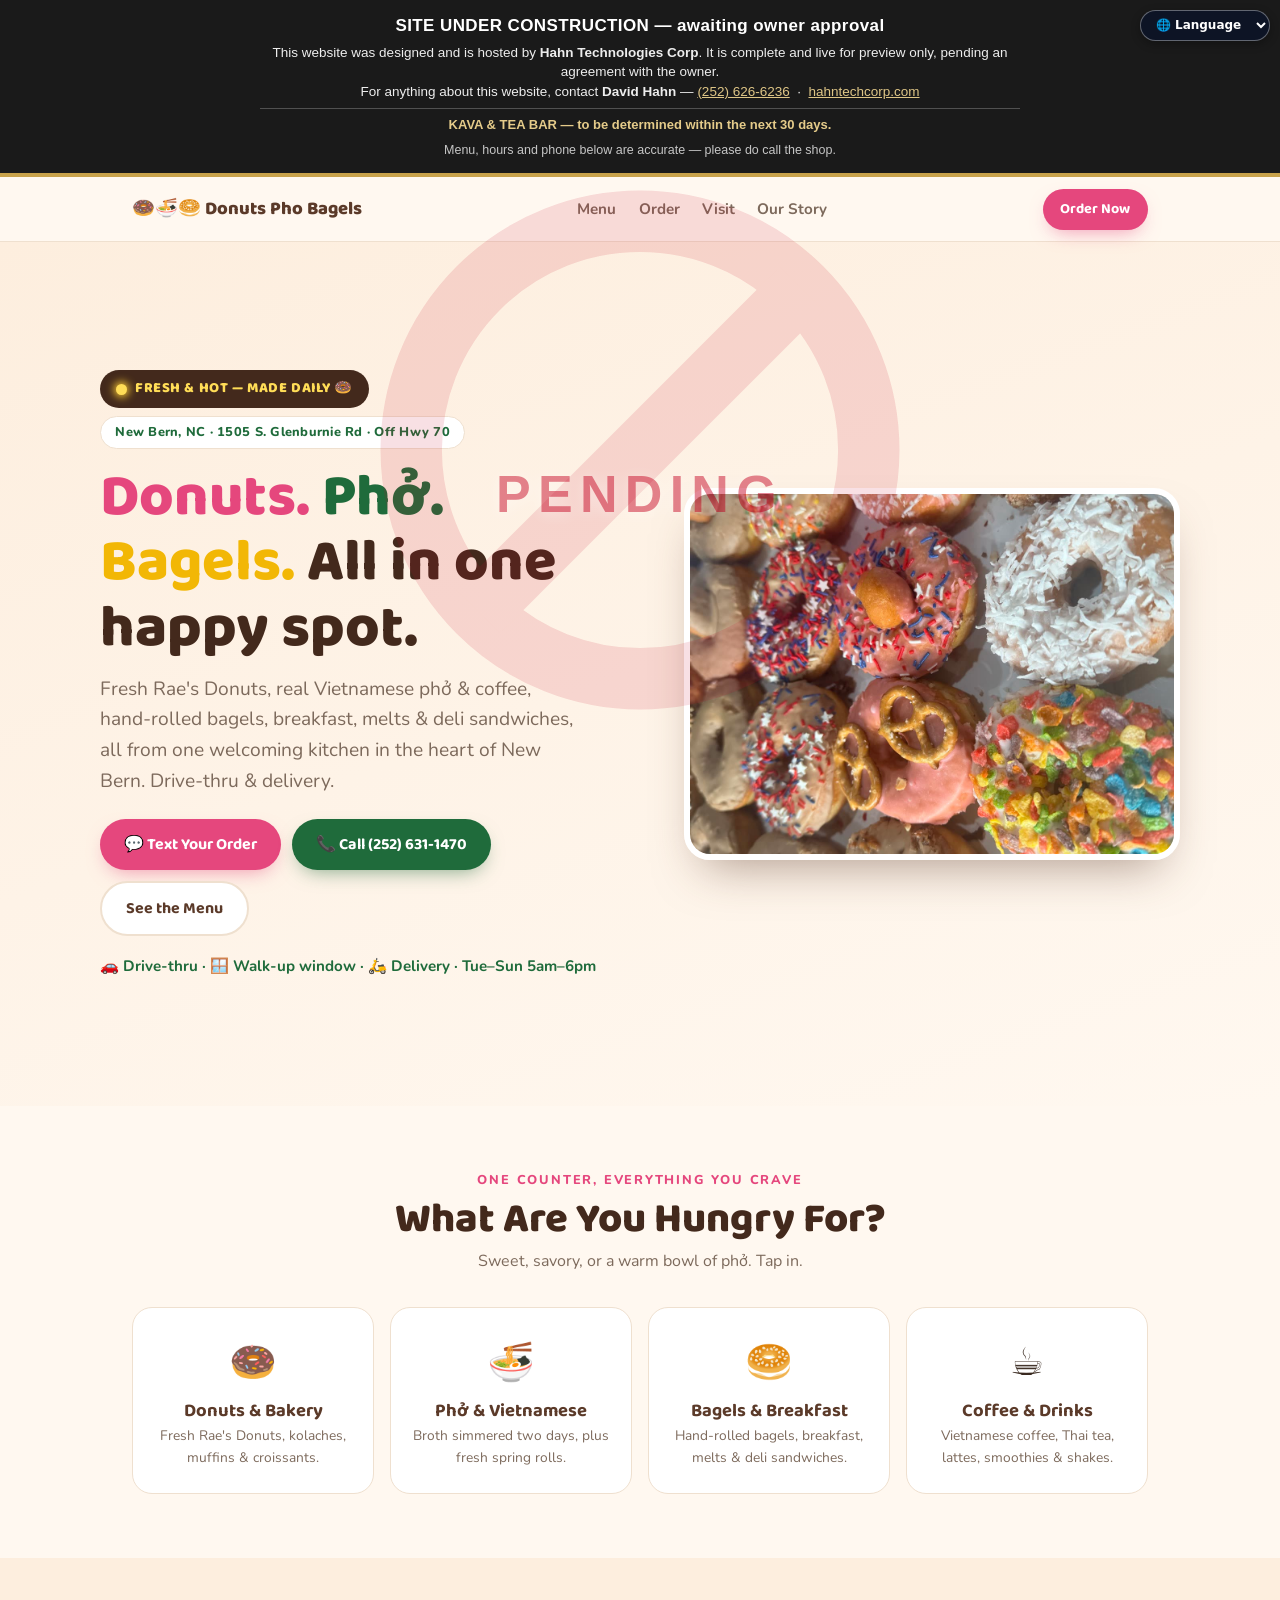
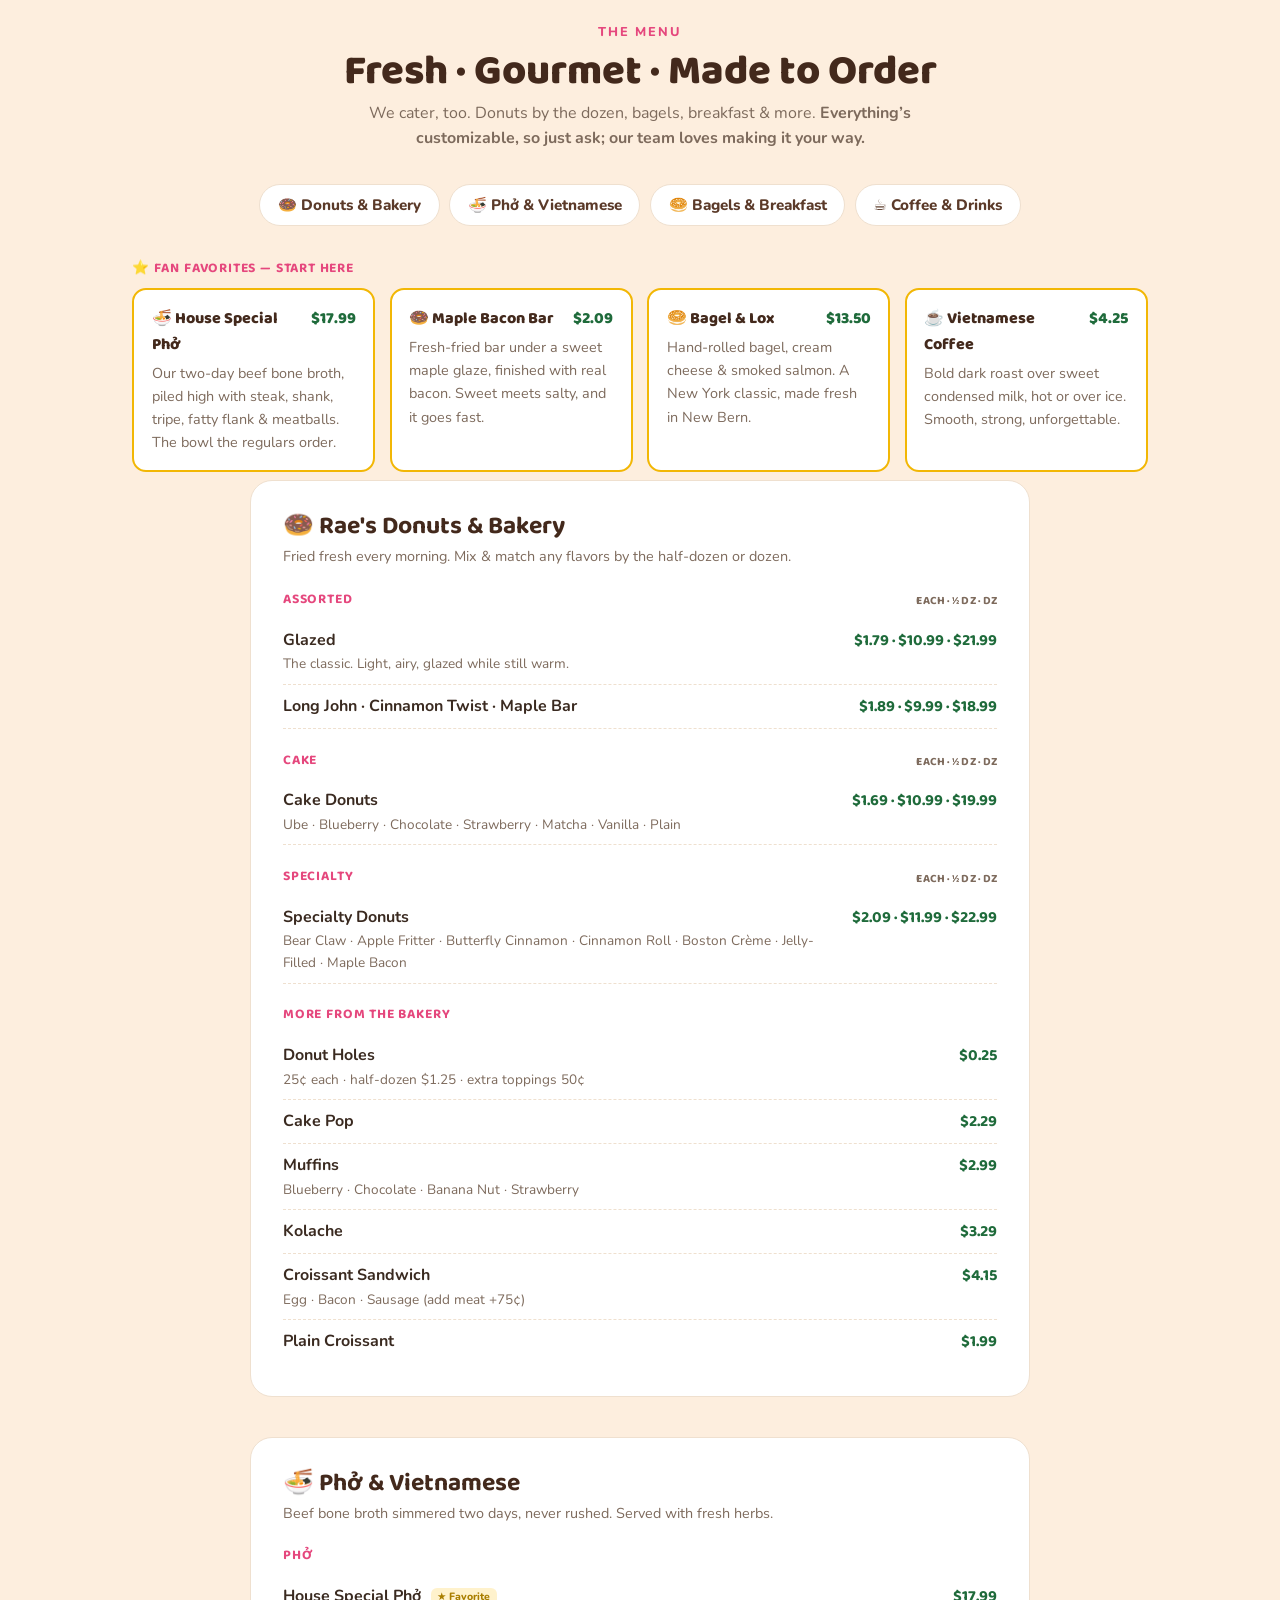
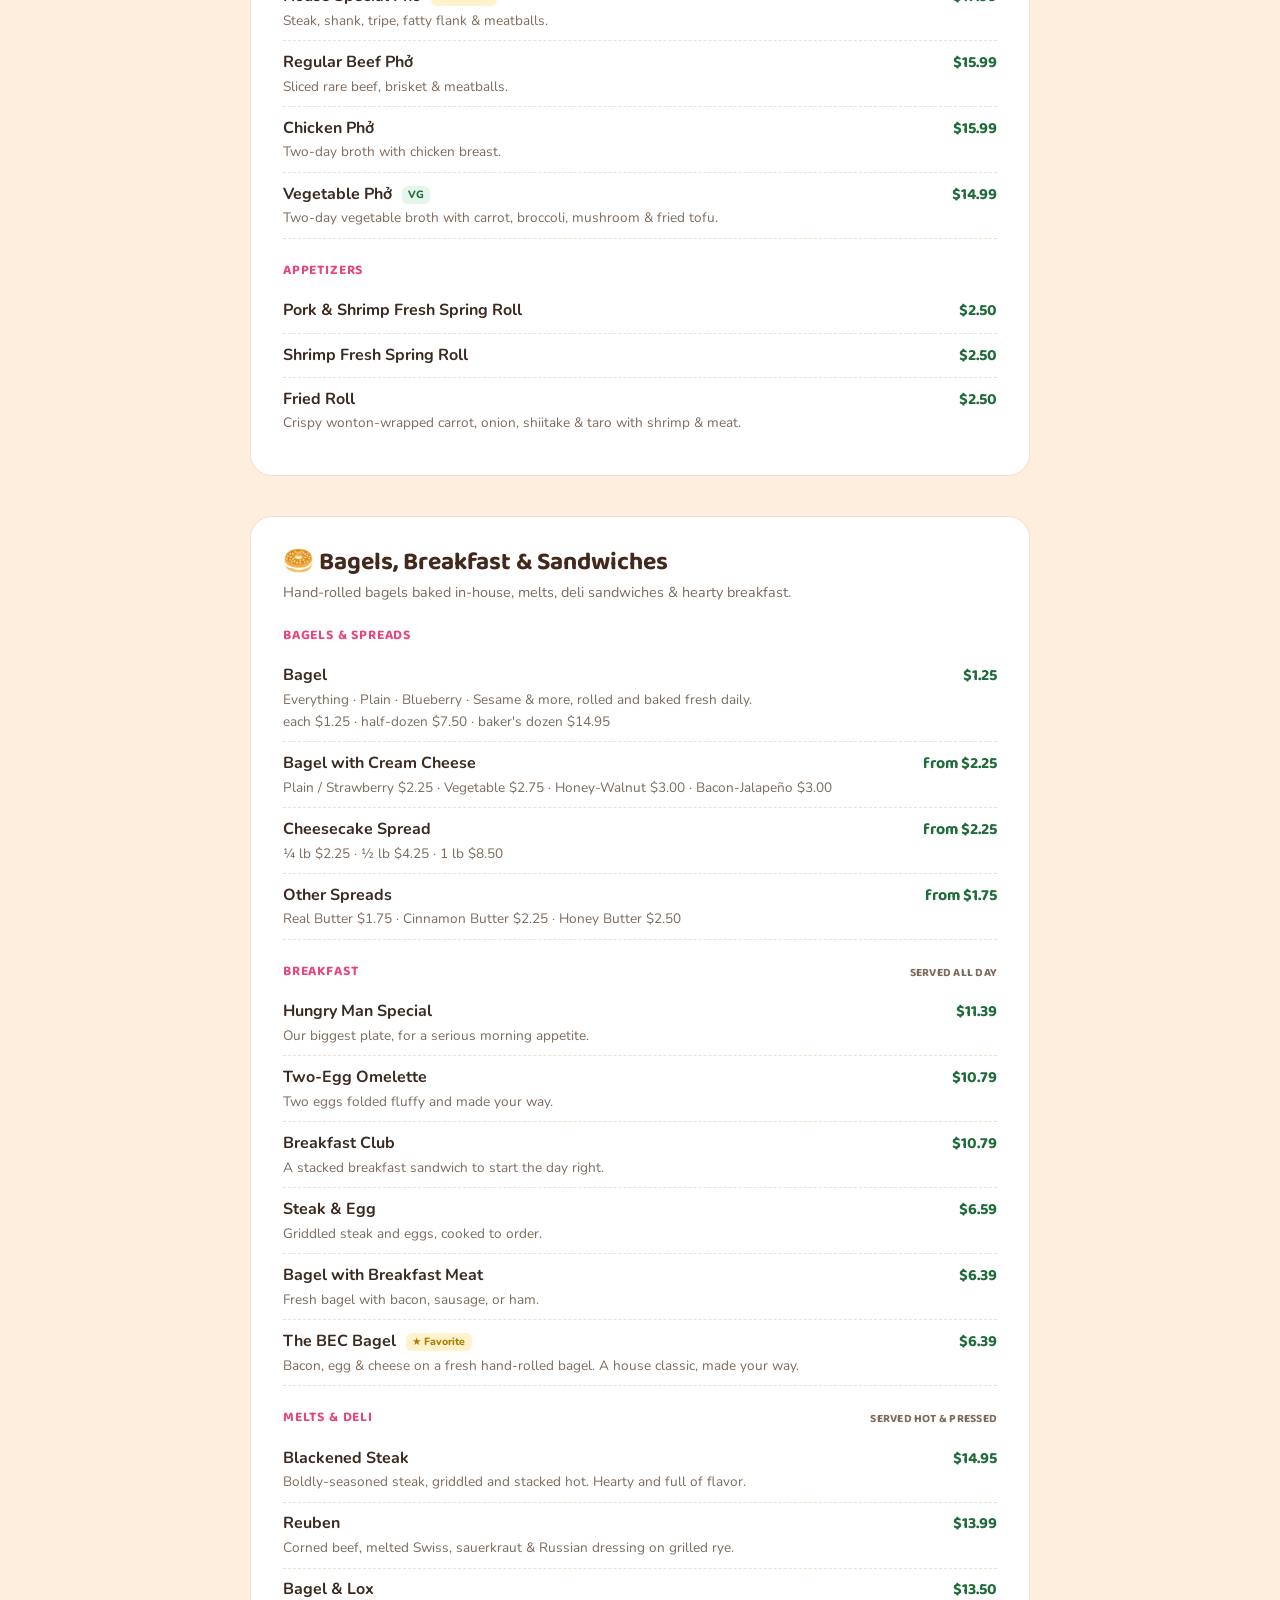
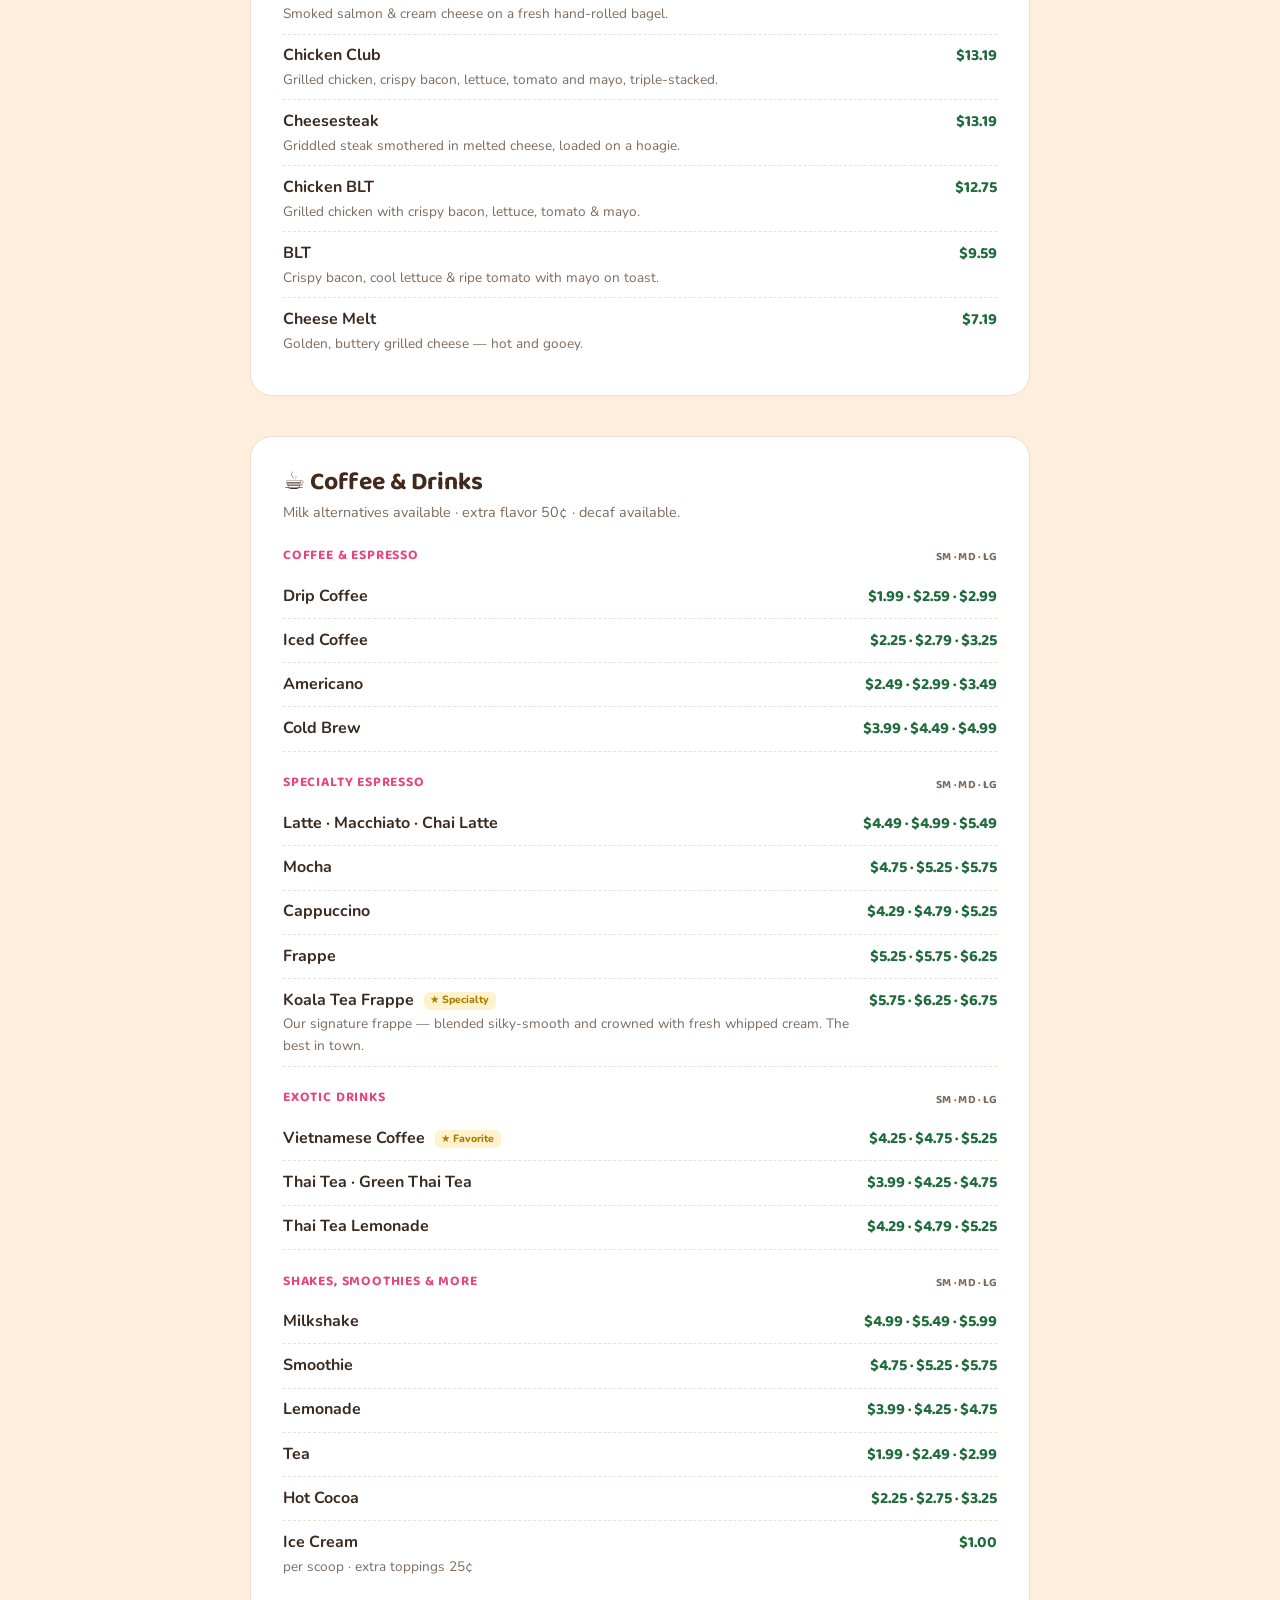
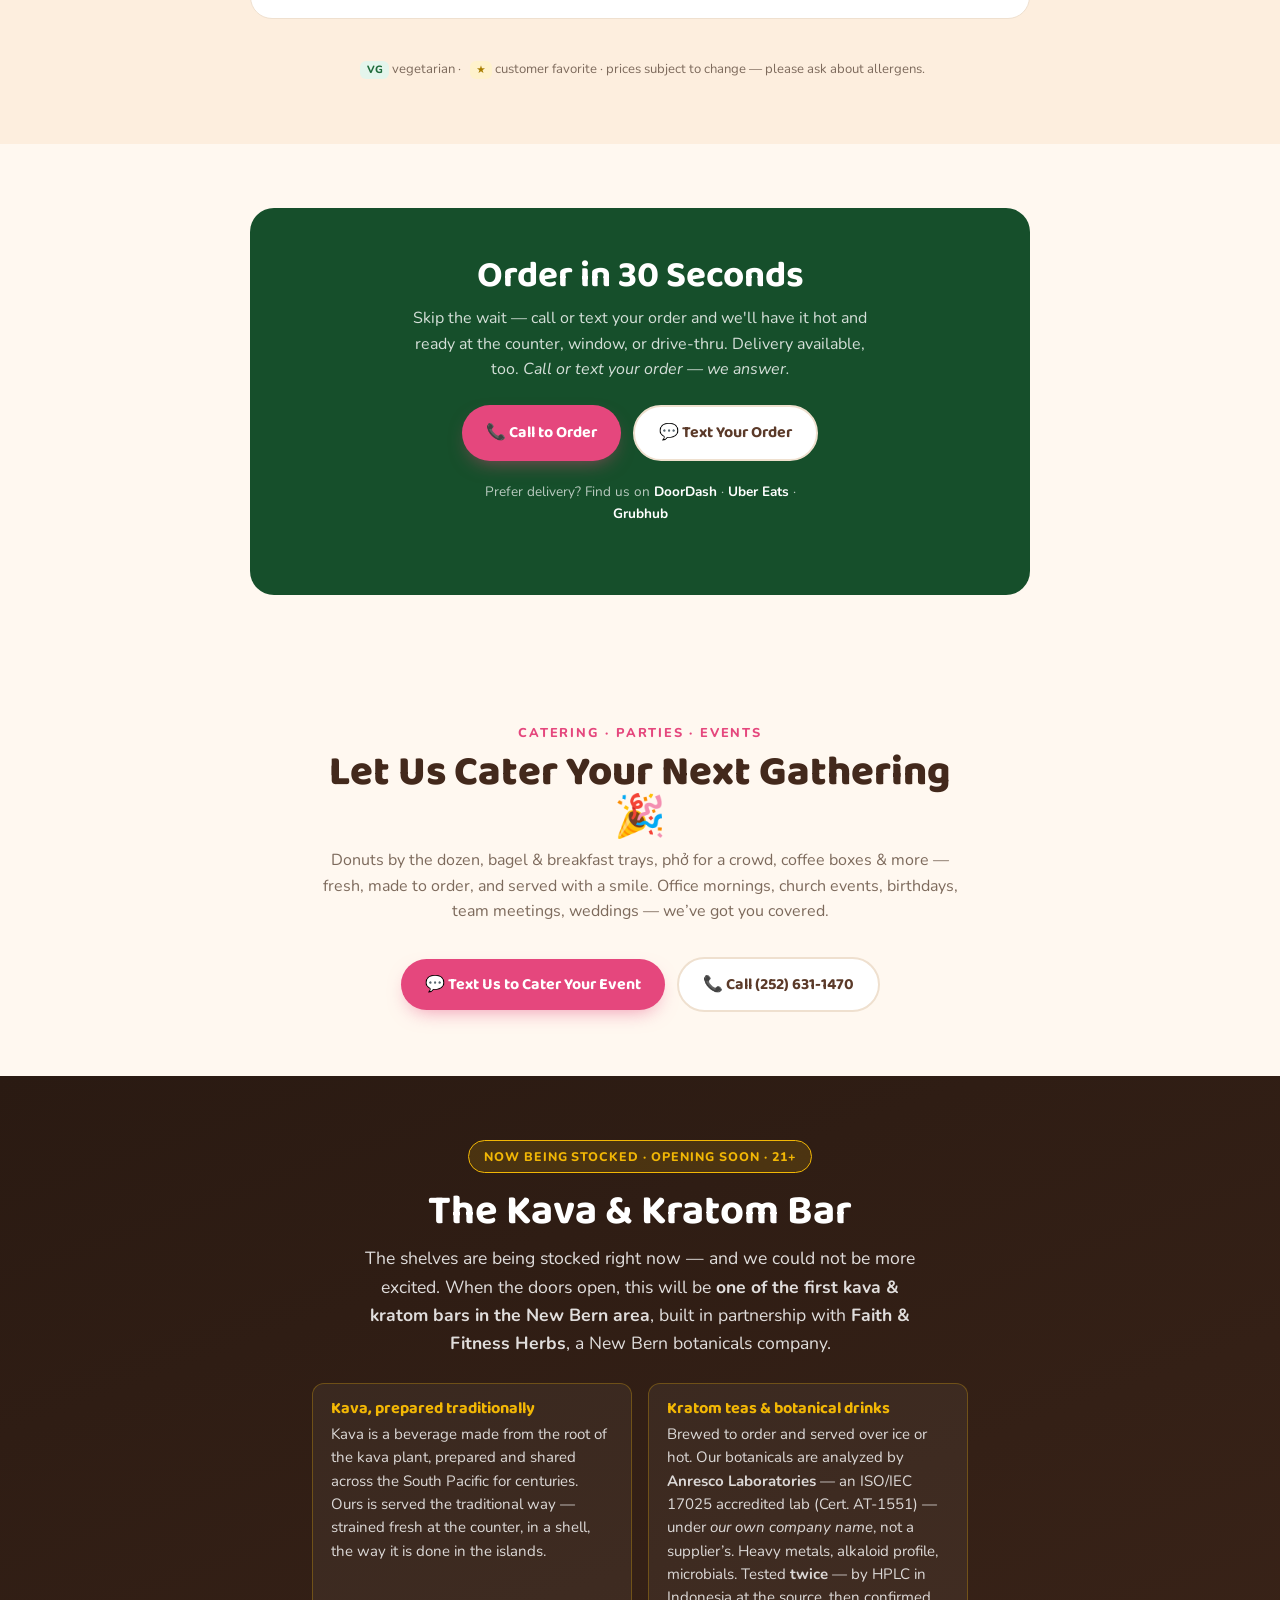
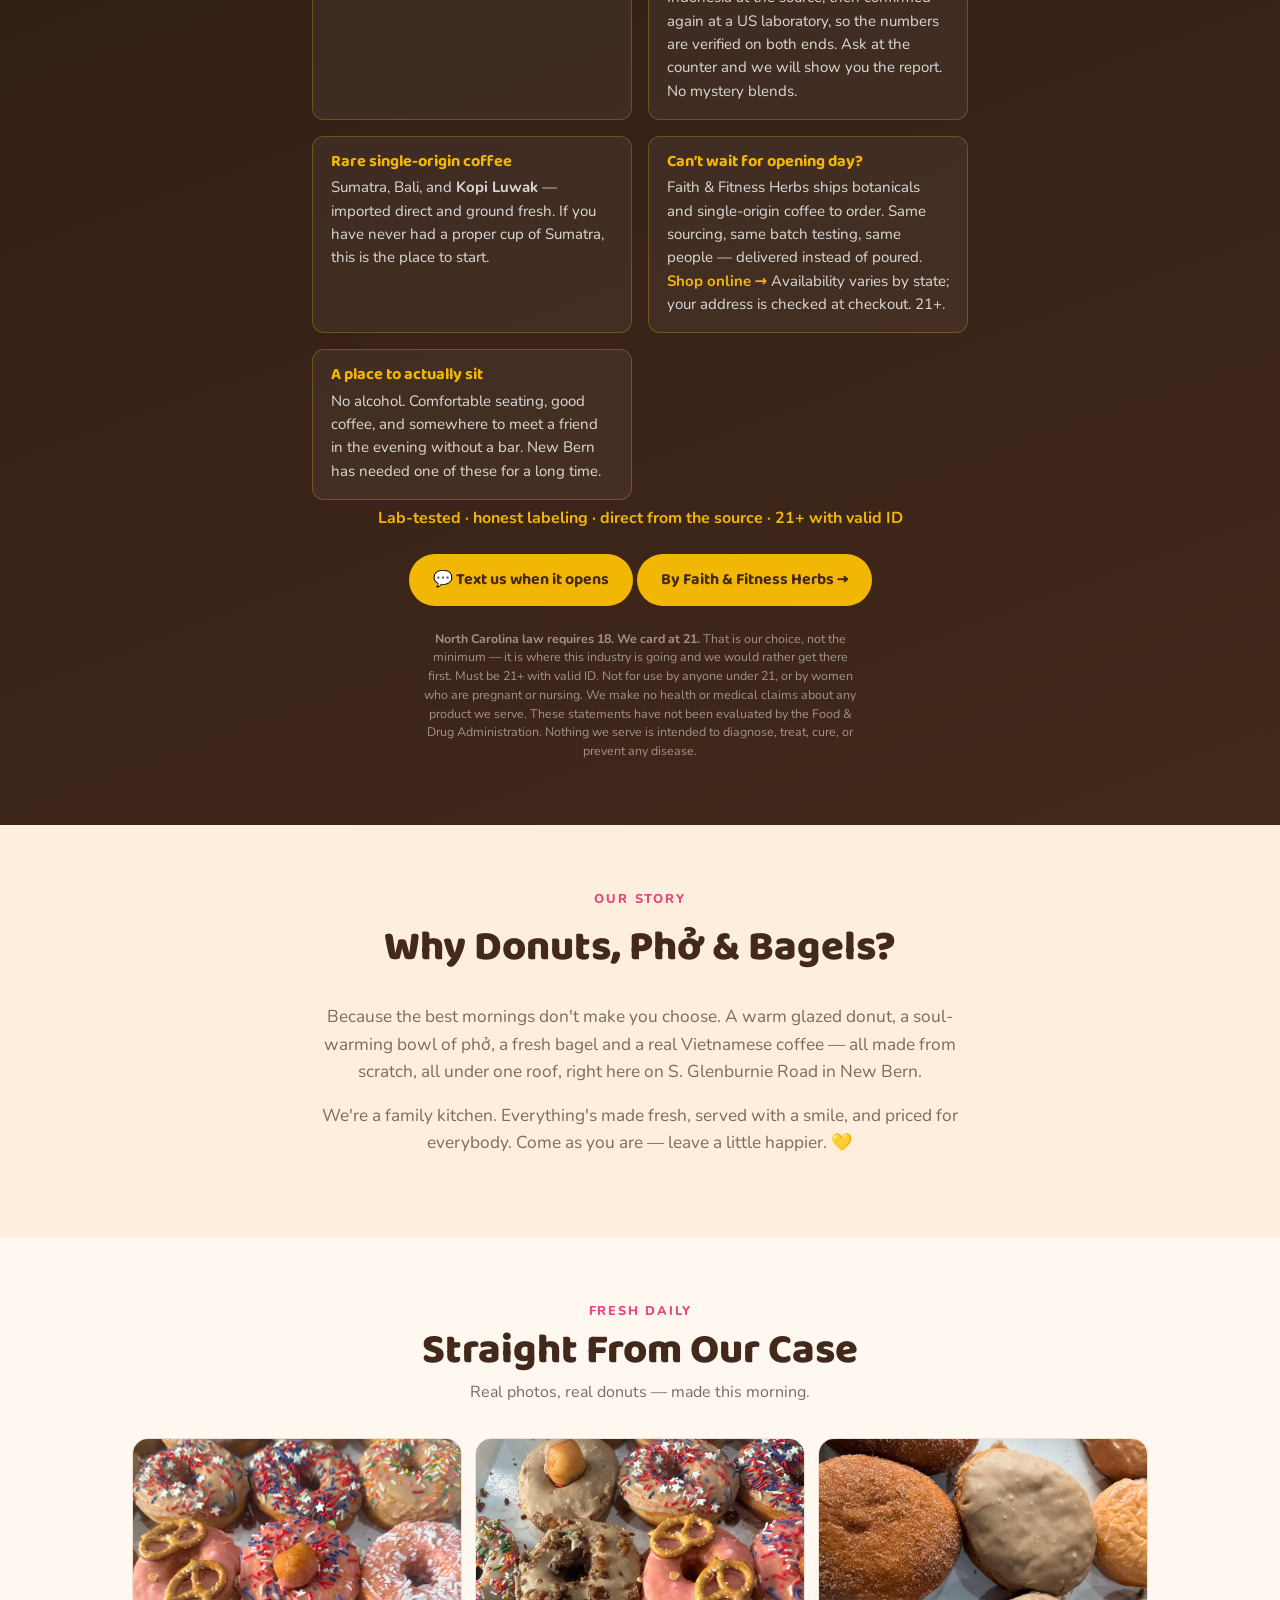
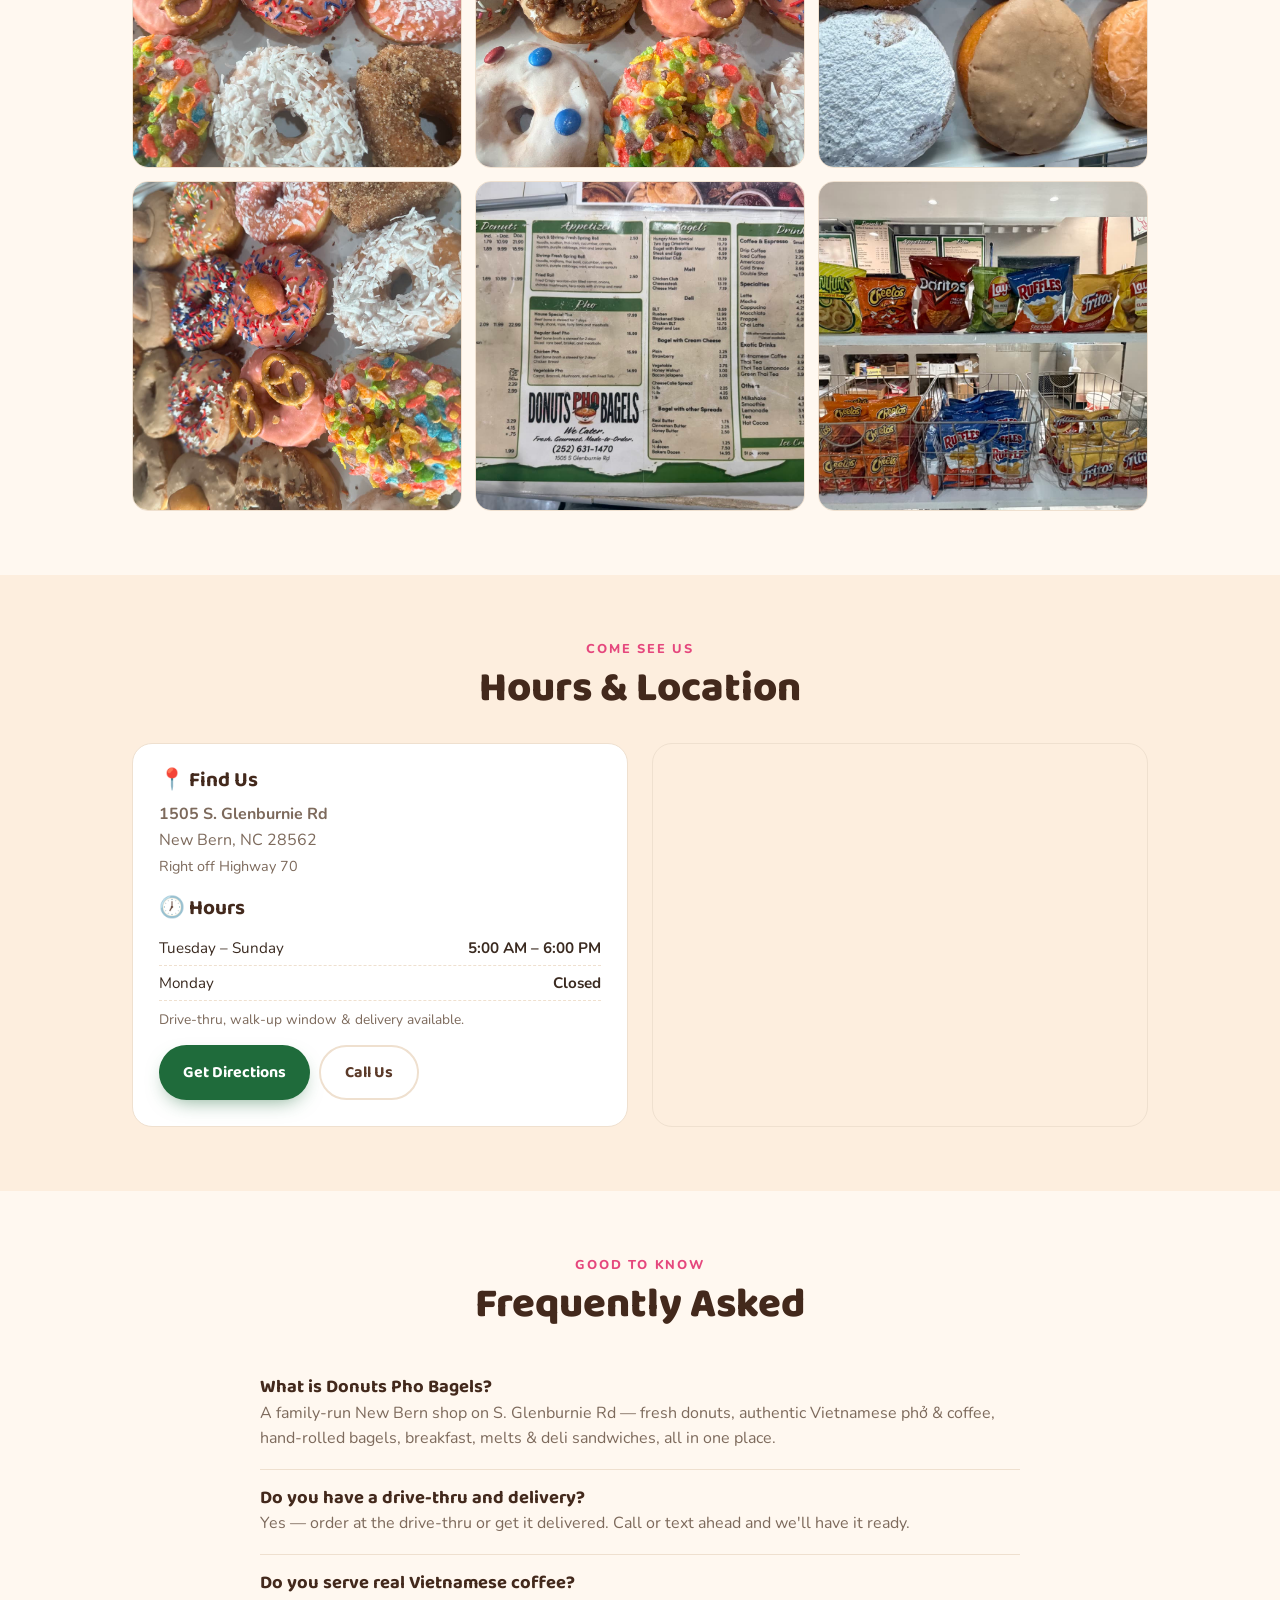
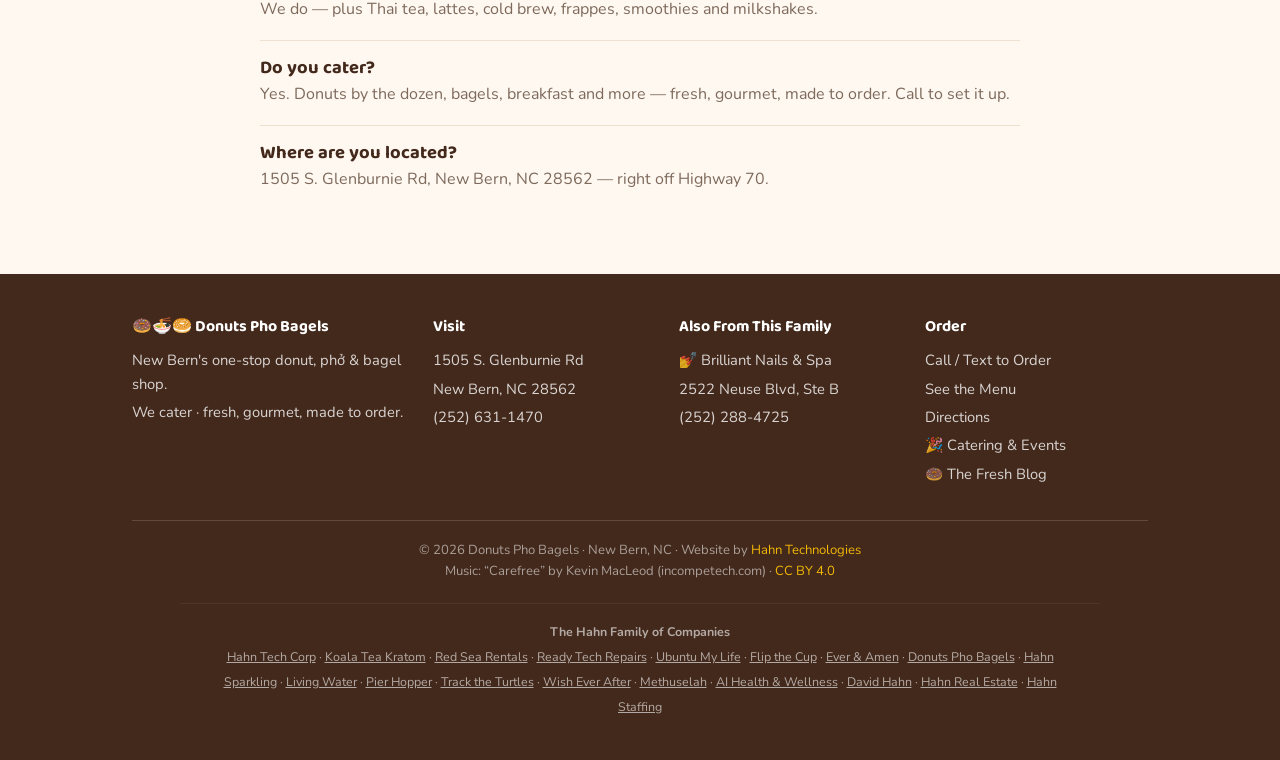
==== index.html @ aea6bc2d "Developer notice, kava/tea line, pending mark; remove colliding tune button At David's direction, 1 " ====
<!DOCTYPE html>
<html lang="en">
<head>
  <meta charset="UTF-8" />
  <meta name="viewport" content="width=device-width, initial-scale=1.0" />
  <title>Donuts Pho Bagels — Donuts, Phở, Bagels | New Bern, NC</title>
  <meta name="description" content="Fresh Rae's Donuts, real Vietnamese phở and coffee, hand-rolled bagels, breakfast and deli sandwiches on S. Glenburnie Rd, New Bern. Drive-thru." />
  <link rel="canonical" href="https://donutsphobagels.com/" />
  <meta name="robots" content="index, follow, max-image-preview:large" />
  <meta name="keywords" content="donuts New Bern NC, pho New Bern, bagels New Bern, Vietnamese coffee New Bern, breakfast New Bern, coffee shop New Bern, drive thru donuts, Glenburnie Rd" />
  <meta name="theme-color" content="#1f6b3b" />
  <meta name="geo.region" content="US-NC" />
  <meta name="geo.placename" content="New Bern, North Carolina" />
  <link rel="icon" href="data:image/svg+xml,%3Csvg xmlns='http://www.w3.org/2000/svg' viewBox='0 0 32 32'%3E%3Ccircle cx='16' cy='16' r='14' fill='%23e5477d'/%3E%3Ccircle cx='11' cy='10' r='1.4' fill='%23f2b705'/%3E%3Ccircle cx='22' cy='12' r='1.4' fill='%231f6b3b'/%3E%3Ccircle cx='23' cy='21' r='1.4' fill='%23f2b705'/%3E%3Ccircle cx='10' cy='22' r='1.4' fill='%231f6b3b'/%3E%3Ccircle cx='16' cy='16' r='5' fill='%23fff8f0'/%3E%3C/svg%3E" />
  <meta property="og:type" content="restaurant" />
  <meta property="og:site_name" content="Donuts Pho Bagels" />
  <meta property="og:title" content="Donuts Pho Bagels — Donuts · Phở · Bagels · Coffee | New Bern, NC" />
  <meta property="og:description" content="New Bern's one-stop: fresh donuts, real Vietnamese phở & coffee, hand-rolled bagels, breakfast, melts & deli. Drive-thru & delivery." />
  <meta property="og:url" content="https://donutsphobagels.com/" />
  <meta property="og:image" content="https://donutsphobagels.com/og-image.png" />
  <meta property="og:image:width" content="1200" />
  <meta property="og:image:height" content="630" />
  <meta property="og:image:alt" content="Donuts Pho Bagels — Donuts. Phở. Bagels. New Bern, NC" />
  <meta name="twitter:card" content="summary_large_image" />
  <meta name="twitter:title" content="Donuts Pho Bagels — New Bern, NC" />
  <meta name="twitter:description" content="Fresh donuts, real Vietnamese phở & coffee, hand-rolled bagels, breakfast, melts & deli. Drive-thru & delivery." />
  <meta name="twitter:image" content="https://donutsphobagels.com/og-image.png" />
  <meta name="twitter:image:alt" content="Donuts Pho Bagels — Donuts. Phở. Bagels. New Bern, NC" />
  <script type="application/ld+json">
  {"@context":"https://schema.org","@type":"Restaurant","name":"Donuts Pho Bagels","description":"New Bern's one-stop shop for fresh donuts, authentic Vietnamese phở and coffee, hand-rolled bagels, breakfast, melts and deli sandwiches.","servesCuisine":["Donuts","Vietnamese","Bagels","Coffee","American","Breakfast"],"url":"https://donutsphobagels.com","image":"https://donutsphobagels.com/images/hero-donuts.jpg","telephone":"+12526311470","priceRange":"$$","openingHours":"Tu-Su 05:00-18:00","openingHoursSpecification":[{"@type":"OpeningHoursSpecification","dayOfWeek":["Tuesday","Wednesday","Thursday","Friday","Saturday","Sunday"],"opens":"05:00","closes":"18:00"}],"menu":"https://donutsphobagels.com/#menu","address":{"@type":"PostalAddress","streetAddress":"1505 S. Glenburnie Rd","addressLocality":"New Bern","addressRegion":"NC","postalCode":"28562","addressCountry":"US"},"hasMap":"https://www.google.com/maps/search/?api=1&query=Donuts+Pho+Bagels+1505+S+Glenburnie+Rd+New+Bern+NC"}
  </script>
  <script type="application/ld+json">
  {"@context":"https://schema.org","@type":"FAQPage","mainEntity":[{"@type":"Question","name":"What is Donuts Pho Bagels?","acceptedAnswer":{"@type":"Answer","text":"A family-run New Bern shop on S. Glenburnie Rd serving fresh donuts, authentic Vietnamese phở and coffee, hand-rolled bagels, breakfast, melts and deli sandwiches — all under one roof."}},{"@type":"Question","name":"Do you have a drive-thru and delivery?","acceptedAnswer":{"@type":"Answer","text":"Yes — order at the drive-thru or get it delivered. Call or text ahead and we'll have it ready."}},{"@type":"Question","name":"Do you serve real Vietnamese coffee?","acceptedAnswer":{"@type":"Answer","text":"Yes — Vietnamese coffee, plus Thai tea, lattes, cold brew, frappes, smoothies and milkshakes."}},{"@type":"Question","name":"Where are you located?","acceptedAnswer":{"@type":"Answer","text":"1505 S. Glenburnie Rd, New Bern, NC 28562 — right off Highway 70."}},{"@type":"Question","name":"Do you cater?","acceptedAnswer":{"@type":"Answer","text":"Yes. We cater donuts by the dozen, bagels, breakfast and more — fresh, gourmet, made to order. Call to set it up."}}]}
  </script>
  <link rel="preconnect" href="https://fonts.googleapis.com" />
  <link rel="preconnect" href="https://fonts.gstatic.com" crossorigin />
  <link rel="preload" as="style" href="https://fonts.googleapis.com/css2?family=Baloo+2:wght@600;700;800&family=Nunito:wght@400;600;700&display=swap" />
<link rel="stylesheet" href="https://fonts.googleapis.com/css2?family=Baloo+2:wght@600;700;800&family=Nunito:wght@400;600;700&display=swap" media="print" onload="this.media='all'" />
<noscript><link rel="stylesheet" href="https://fonts.googleapis.com/css2?family=Baloo+2:wght@600;700;800&family=Nunito:wght@400;600;700&display=swap" /></noscript>
  <style>
    :root{
      --cream:#fff8f0; --cream-2:#fdeede; --ink:#3a2a20; --muted:#7d6a5c;
      --coffee:#5b3a29; --coffee-dark:#43291c;
      --berry:#e5477d; --berry-dark:#c9356a;
      --green:#1f6b3b; --green-dark:#164f2b; --gold:#f2b705; --line:#efe0cf;
    }
    *{box-sizing:border-box;margin:0;padding:0}
    img{max-width:100%;height:auto;display:block}
    p,h1,h2,h3,li,span,a,div{overflow-wrap:break-word}
    html{scroll-behavior:smooth}
    body{font-family:"Nunito",system-ui,sans-serif;background:var(--cream);color:var(--ink);line-height:1.6;-webkit-font-smoothing:antialiased}
    h1,h2,h3,.display{font-family:"Baloo 2",system-ui,sans-serif;line-height:1.1}
    a{color:inherit;text-decoration:none}
    .wrap{max-width:1080px;margin:0 auto;padding:0 clamp(1rem,4vw,2rem)}
    .btn{display:inline-flex;align-items:center;gap:.5rem;font-family:"Baloo 2";font-weight:700;font-size:1rem;padding:.8rem 1.5rem;border-radius:999px;transition:transform .15s,background .2s;cursor:pointer}
    .btn-primary{background:var(--berry);color:#fff;box-shadow:0 8px 20px -8px rgba(229,71,125,.6)}
    .btn-primary:hover{background:var(--berry-dark);transform:translateY(-2px)}
    .btn-ghost{background:#fff;color:var(--coffee);border:2px solid var(--line)}
    .btn-ghost:hover{border-color:var(--berry);transform:translateY(-2px)}
    .btn-green{background:var(--green);color:#fff;box-shadow:0 8px 20px -8px rgba(31,107,59,.6)}
    .btn-green:hover{background:var(--green-dark);transform:translateY(-2px)}

    /* Header */
    header{position:sticky;top:0;z-index:50;background:rgba(255,248,240,.92);backdrop-filter:blur(8px);border-bottom:1px solid var(--line)}
    .nav{display:flex;align-items:center;justify-content:space-between;height:64px;gap:1rem}
    .brand{font-family:"Baloo 2";font-weight:800;font-size:1.15rem;color:var(--coffee);display:flex;align-items:center;gap:.4rem}
    nav.links{display:flex;gap:1.4rem}
    nav.links a{font-weight:700;color:var(--muted);font-size:.95rem}
    nav.links a:hover{color:var(--berry)}
    .nav .btn{padding:.55rem 1.1rem;font-size:.9rem}
    @media(max-width:820px){nav.links{display:none}}

    /* Hero */
    .hero{background:linear-gradient(160deg,var(--cream-2),var(--cream));position:relative;overflow:hidden}
    .hero-inner{display:grid;grid-template-columns:1.05fr .95fr;gap:2.2rem;align-items:center;padding:clamp(2.2rem,5vw,4rem) 0}
    .hero .eyebrow{display:inline-block;background:#fff;border:1px solid var(--line);color:var(--green);font-weight:800;font-size:.8rem;padding:.35rem .9rem;border-radius:999px;letter-spacing:.02em}
    .hero h1{font-size:clamp(2.2rem,5.5vw,3.7rem);font-weight:800;color:var(--coffee-dark);margin:1rem 0 .8rem}
    .hero h1 .berry{color:var(--berry)}.hero h1 .green{color:var(--green)}.hero h1 .gold{color:var(--gold)}
    .hero p.lead{color:var(--muted);font-size:clamp(1.05rem,2vw,1.2rem);max-width:40ch;margin-bottom:1.4rem}
    .hero .cta-row{display:flex;gap:.7rem;flex-wrap:wrap}
    .hero .hours-chip{margin-top:1.1rem;font-weight:700;color:var(--green);font-size:.95rem}
    .hero-photo{border-radius:26px;overflow:hidden;box-shadow:0 24px 48px -20px rgba(91,58,41,.5);border:6px solid #fff;aspect-ratio:4/3}
    .hero-photo img{width:100%;height:100%;object-fit:cover}
    @media(max-width:820px){.hero-inner{grid-template-columns:1fr;text-align:center}.hero p.lead{margin-inline:auto}.hero .cta-row{justify-content:center}.hero-photo{order:-1;max-width:460px;margin:0 auto}}

    /* Fresh & Hot "light" badge */
    .hotlight{display:inline-flex;align-items:center;gap:.5rem;background:var(--coffee-dark);color:#ffdd57;font-family:"Baloo 2";font-weight:800;font-size:.9rem;letter-spacing:.04em;padding:.45rem 1rem;border-radius:999px;margin-bottom:.5rem;animation:hotglow 1.9s ease-in-out infinite}
    .hotlight .bulb{width:11px;height:11px;border-radius:50%;background:#ffdd57;box-shadow:0 0 9px 2px #ffcf33;animation:blink 1.4s infinite}
    @keyframes hotglow{0%,100%{box-shadow:0 0 14px -2px rgba(242,183,5,.5)}50%{box-shadow:0 0 26px 5px rgba(242,183,5,.9)}}
    @keyframes blink{0%,100%{opacity:1}50%{opacity:.35}}
    /* Play-a-tune button */
    .tune-btn{position:fixed;left:16px;bottom:64px;z-index:60;background:var(--berry);color:#fff;border:none;font-family:"Baloo 2";font-weight:800;font-size:.82rem;padding:.5rem .9rem;border-radius:999px;box-shadow:0 10px 24px -10px rgba(0,0,0,.5);cursor:pointer}
    .tune-btn:hover{background:var(--berry-dark)}

    /* Sections */
    section{padding:clamp(2.5rem,6vw,4rem) 0}
    .head{text-align:center;max-width:640px;margin:0 auto 2rem}
    .head .kicker{color:var(--berry);font-weight:800;text-transform:uppercase;letter-spacing:.14em;font-size:.8rem}
    .head h2{font-size:clamp(1.8rem,4vw,2.6rem);font-weight:800;color:var(--coffee-dark);margin:.4rem 0}
    .head p{color:var(--muted)}

    /* Cuisine cards */
    .cuisines{display:grid;grid-template-columns:repeat(4,1fr);gap:1rem}
    .cuisine{background:#fff;border:1px solid var(--line);border-radius:20px;padding:1.5rem 1rem;text-align:center;transition:transform .18s,border-color .2s}
    .cuisine:hover{transform:translateY(-4px);border-color:var(--berry)}
    .cuisine .ico{font-size:2.4rem}
    .cuisine h3{font-size:1.15rem;margin:.5rem 0 .2rem;color:var(--coffee)}
    .cuisine p{color:var(--muted);font-size:.86rem}
    @media(max-width:820px){.cuisines{grid-template-columns:repeat(2,1fr)}}

    /* Menu */
    .menu-band{background:var(--cream-2)}
    .menu-tabs{display:flex;gap:.6rem;justify-content:center;flex-wrap:wrap;margin-bottom:2rem}
    .menu-tabs a{background:#fff;border:1px solid var(--line);border-radius:999px;padding:.5rem 1.1rem;font-weight:800;color:var(--coffee);font-size:.95rem}
    .menu-tabs a:hover{background:var(--green);color:#fff;border-color:var(--green)}
    .menu-group{max-width:780px;margin:0 auto 2.5rem;background:#fff;border:1px solid var(--line);border-radius:22px;padding:clamp(1.2rem,4vw,2rem);scroll-margin-top:80px}
    .menu-group h3{font-size:1.55rem;color:var(--coffee-dark);display:flex;align-items:center;gap:.5rem;margin-bottom:.3rem}
    .menu-group .sub{color:var(--muted);font-size:.9rem;margin-bottom:1.1rem}
    .m-cat{font-family:"Baloo 2";font-weight:700;color:var(--berry);text-transform:uppercase;letter-spacing:.06em;font-size:.85rem;margin:1.3rem 0 .5rem;display:flex;justify-content:space-between;align-items:flex-end;gap:1rem}
    .m-cat .cols{color:var(--muted);font-size:.72rem;letter-spacing:.02em;font-weight:700;white-space:nowrap}
    .m-item{display:flex;justify-content:space-between;gap:1rem;padding:.55rem 0;border-bottom:1px dashed var(--line)}
    .m-item:last-child{border-bottom:none}
    .m-item .name{font-weight:700;color:var(--ink)}
    .m-item .desc{color:var(--muted);font-size:.85rem;font-weight:400}
    .m-item .price{font-family:"Baloo 2";font-weight:700;color:var(--green);white-space:nowrap;text-align:right}
    .tag{display:inline-block;font-size:.66rem;font-weight:800;padding:.05rem .4rem;border-radius:6px;vertical-align:middle;margin-left:.35rem}
    .tag.vg{background:#e4f5ec;color:var(--green)}.tag.star{background:#fff2cc;color:#a97e00}
    .legend{text-align:center;color:var(--muted);font-size:.82rem;margin-top:1rem}

    /* Order */
    .order-card{max-width:780px;margin:0 auto;background:var(--green-dark);color:#fff;border-radius:24px;padding:clamp(1.8rem,5vw,3rem);text-align:center}
    .order-card h2{color:#fff;font-size:clamp(1.6rem,4vw,2.3rem)}
    .order-card p{color:rgba(255,255,255,.82);max-width:46ch;margin:.6rem auto 1.4rem}
    .order-card .cta-row{display:flex;gap:.7rem;justify-content:center;flex-wrap:wrap}
    .order-card .apps{margin-top:1.3rem;color:rgba(255,255,255,.7);font-size:.85rem}
    .order-card .apps strong{color:#fff}

    /* Story */
    .story{max-width:700px;margin:0 auto;text-align:center}
    .story p{color:var(--muted);font-size:1.08rem;margin-bottom:1rem}

    /* Gallery */
    .gallery{display:grid;grid-template-columns:repeat(3,1fr);gap:.8rem}
    .gallery figure{aspect-ratio:1;border-radius:16px;overflow:hidden;border:1px solid var(--line);background:var(--cream-2)}
    .gallery img{width:100%;height:100%;object-fit:cover;transition:transform .3s}
    .gallery figure:hover img{transform:scale(1.06)}
    @media(max-width:560px){.gallery{grid-template-columns:repeat(2,1fr)}}

    /* Visit */
    .visit{display:grid;grid-template-columns:1fr 1fr;gap:1.5rem;align-items:stretch}
    .visit .card{background:#fff;border:1px solid var(--line);border-radius:20px;padding:1.6rem}
    .visit h3{color:var(--coffee-dark);font-size:1.3rem;margin-bottom:.6rem}
    .hours-row{display:flex;justify-content:space-between;padding:.3rem 0;border-bottom:1px dashed var(--line);font-size:.95rem}
    .hours-row:last-child{border:none}
    .map-embed{border-radius:20px;overflow:hidden;border:1px solid var(--line);min-height:300px}
    .map-embed iframe{width:100%;height:100%;min-height:300px;border:0;display:block}
    @media(max-width:760px){.visit{grid-template-columns:1fr}}

    footer{background:var(--coffee-dark);color:rgba(255,255,255,.8);padding:2.5rem 0}
    .foot{display:grid;grid-template-columns:1.25fr 1fr 1fr 1fr;gap:1.4rem}
    footer h4{color:#fff;font-family:"Baloo 2";margin-bottom:.6rem}
    footer a{color:rgba(255,255,255,.8)}footer a:hover{color:#fff}
    .foot .line{font-size:.92rem;margin-bottom:.3rem}
    .copyright{border-top:1px solid rgba(255,255,255,.15);margin-top:1.8rem;padding-top:1.2rem;font-size:.82rem;color:rgba(255,255,255,.55);text-align:center;overflow-wrap:anywhere}
    @media(max-width:1000px){.foot{grid-template-columns:1fr 1fr;gap:1.6rem}}@media(max-width:700px){.foot{grid-template-columns:1fr}}

    /* Floating order (mobile) */
    .float-order{position:fixed;bottom:16px;right:16px;z-index:60;display:none}
    @media(max-width:820px){.float-order{display:inline-flex}}

    /* Kava + Kratom Bar (coming soon) */
    .kavabar{background:linear-gradient(160deg,#2a1a12,#43291c);color:#fff}
    .kava-inner{max-width:720px;margin:0 auto;text-align:center}
    .kava-badge{display:inline-block;background:rgba(242,183,5,.15);border:1px solid var(--gold);color:var(--gold);font-weight:800;font-size:.78rem;letter-spacing:.08em;text-transform:uppercase;padding:.35rem .9rem;border-radius:999px}
    .kavabar h2{color:#fff;font-size:clamp(1.8rem,4vw,2.6rem);margin:1rem 0 .6rem}
    .kava-lead{color:rgba(255,255,255,.85);font-size:1.1rem;max-width:52ch;margin:0 auto .6rem}
    .kava-sub{color:var(--gold);font-weight:700;margin-bottom:1.4rem}
    .btn-gold{background:var(--gold);color:#43291c}
    .btn-gold:hover{background:#d9a400;transform:translateY(-2px)}
    .kava-disc{color:rgba(255,255,255,.5);font-size:.78rem;max-width:62ch;margin:1.5rem auto 0;line-height:1.5}

    .kava-grid{display:grid;grid-template-columns:1fr 1fr;gap:1rem;margin:1.6rem 0 .4rem;text-align:left}
    @media(max-width:700px){.kava-grid{grid-template-columns:1fr}}
    .kava-card{background:rgba(255,255,255,.05);border:1px solid rgba(242,183,5,.28);border-radius:12px;padding:1rem 1.1rem}
    .kava-card h3{color:var(--gold);font-size:1.02rem;margin:0 0 .35rem}
    .kava-card p{color:rgba(255,255,255,.82);font-size:.94rem;line-height:1.55;margin:0}

    /* Under construction */
    .construction-bar{background:var(--gold);color:#43291c;font-family:"Baloo 2";font-weight:800;text-align:center;padding:.6rem 1rem;font-size:.92rem;line-height:1.35}
    .construction-badge{position:fixed;bottom:16px;left:16px;z-index:60;background:#43291c;color:var(--gold);font-family:"Baloo 2";font-weight:800;font-size:.8rem;padding:.5rem .9rem;border-radius:999px;box-shadow:0 10px 24px -10px rgba(0,0,0,.55);border:1px solid var(--gold)}
  </style>
  <script>(function(){var id="xnz7h2n7bv";if(!id)return;(function(c,l,a,r,i,t,y){c[a]=c[a]||function(){(c[a].q=c[a].q||[]).push(arguments)};t=l.createElement(r);t.async=1;t.src="https://www.clarity.ms/tag/"+i;y=l.getElementsByTagName(r)[0];y.parentNode.insertBefore(t,y)})(window,document,"clarity","script",id);})();</script>
<!-- Google tag (gtag.js) -->
<script async src="https://www.googletagmanager.com/gtag/js?id=G-BSFGEK2EPV"></script>
<script>
  window.dataLayer = window.dataLayer || [];
  function gtag(){dataLayer.push(arguments);}
  gtag('js', new Date());
  gtag('config', 'G-BSFGEK2EPV');
</script>
</head>
<body id="top">
<!-- ══ DEVELOPER NOTICE — added 2026-09-01 ══════════════════════════════
     This site was built by Hahn Technologies Corp and is not yet under an
     agreement with the owner. The notice below states that plainly and
     carries the developer's contact. It does NOT hide the menu, the phone
     number or the hours — customers can still use the site normally.
     REMOVE THIS BLOCK the day an agreement is signed. -->
<div style="background:#1a1a1a;color:#fff;padding:14px 16px;text-align:center;
            font:600 15px/1.45 -apple-system,'Helvetica Neue',Arial,sans-serif;
            border-bottom:4px solid #c8a24a">
  <div style="max-width:760px;margin:0 auto">
    <span style="display:block;font-size:17px;letter-spacing:.4px;margin-bottom:4px">
      SITE UNDER CONSTRUCTION &mdash; awaiting owner approval
    </span>
    <span style="display:block;font-weight:400;font-size:13.5px;opacity:.92">
      This website was designed and is hosted by <strong>Hahn Technologies Corp</strong>.
      It is complete and live for preview only, pending an agreement with the owner.<br>
      For anything about this website, contact <strong>David Hahn</strong> &mdash;
      <a href="tel:+12526266236" style="color:#f0d590;text-decoration:underline">(252) 626-6236</a>
      &nbsp;·&nbsp;
      <a href="https://hahntechcorp.com" style="color:#f0d590;text-decoration:underline">hahntechcorp.com</a>
    </span>
    <span style="display:block;font-weight:400;font-size:13px;opacity:.95;margin-top:7px;
                 border-top:1px solid rgba(255,255,255,.25);padding-top:7px">
      <strong style="color:#f0d590">KAVA &amp; TEA BAR &mdash; to be determined within the next 30 days.</strong>
    </span>
    <span style="display:block;font-weight:400;font-size:12.5px;opacity:.75;margin-top:6px">
      Menu, hours and phone below are accurate &mdash; please do call the shop.
    </span>
  </div>
</div>

<select aria-label="Translate this page" onchange="if(this.value)location.href=this.value" style="position:fixed;top:10px;right:10px;z-index:99999;background:rgba(12,20,38,.92);color:#fff;border:1px solid rgba(255,255,255,.35);border-radius:999px;padding:.4rem .7rem;font:600 12px system-ui,-apple-system,sans-serif;cursor:pointer;box-shadow:0 3px 10px rgba(0,0,0,.3)">
  <option value="">🌐 Language</option>
  <option value="https://translate.google.com/translate?sl=en&amp;tl=es&amp;u=https://donutsphobagels.com/">Español</option>
  <option value="https://translate.google.com/translate?sl=en&amp;tl=fr&amp;u=https://donutsphobagels.com/">Français</option>
  <option value="https://translate.google.com/translate?sl=en&amp;tl=pt&amp;u=https://donutsphobagels.com/">Português</option>
  <option value="https://translate.google.com/translate?sl=en&amp;tl=zh-CN&amp;u=https://donutsphobagels.com/">中文</option>
  <option value="https://translate.google.com/translate?sl=en&amp;tl=vi&amp;u=https://donutsphobagels.com/">Tiếng Việt</option>
  <option value="https://translate.google.com/translate?sl=en&amp;tl=ar&amp;u=https://donutsphobagels.com/">العربية</option>
</select>
  
  <header>
    <div class="wrap nav">
      <a class="brand" href="#top">🍩🍜🥯 Donuts Pho Bagels</a>
      <nav class="links">
        <a href="#menu">Menu</a>
        <a href="#order">Order</a>
        <a href="#visit">Visit</a>
        <a href="#story">Our Story</a>
      </nav>
      <a class="btn btn-primary" href="#order">Order Now</a>
    </div>
  </header>

  <!-- Hero -->
  <section class="hero">
    <div class="wrap hero-inner">
      <div>
        <span class="hotlight"><span class="bulb"></span> FRESH &amp; HOT — MADE DAILY 🍩</span><br />
        <span class="eyebrow">New Bern, NC · 1505 S. Glenburnie Rd · Off Hwy 70</span>
        <h1><span class="berry">Donuts.</span> <span class="green">Phở.</span> <span class="gold">Bagels.</span> All in one happy spot.</h1>
        <p class="lead">Fresh Rae's Donuts, real Vietnamese phở &amp; coffee, hand-rolled bagels, breakfast, melts &amp; deli sandwiches, all from one welcoming kitchen in the heart of New Bern. Drive-thru &amp; delivery.</p>
        <div class="cta-row">
          <a class="btn btn-primary" href="sms:+12526311470">💬 Text Your Order</a>
          <a class="btn btn-green" href="tel:+12526311470">📞 Call (252) 631-1470</a>
          <a class="btn btn-ghost" href="#menu">See the Menu</a>
        </div>
        <p class="hours-chip">🚗 Drive-thru · 🪟 Walk-up window · 🛵 Delivery · Tue–Sun 5am–6pm</p>
      </div>
      <div class="hero-photo">
        <img loading="lazy" src="images/hero-donuts.jpg" alt="A fresh tray of colorful glazed and specialty donuts at Donuts Pho Bagels in New Bern, NC" />
      </div>
    </div>
  </section>

  <!-- Four kitchens -->
  <section>
    <div class="wrap">
      <div class="head">
        <p class="kicker">One Counter, Everything You Crave</p>
        <h2>What Are You Hungry For?</h2>
        <p>Sweet, savory, or a warm bowl of phở. Tap in.</p>
      </div>
      <div class="cuisines">
        <a class="cuisine" href="#menu-donuts"><div class="ico">🍩</div><h3>Donuts &amp; Bakery</h3><p>Fresh Rae's Donuts, kolaches, muffins &amp; croissants.</p></a>
        <a class="cuisine" href="#menu-pho"><div class="ico">🍜</div><h3>Phở &amp; Vietnamese</h3><p>Broth simmered two days, plus fresh spring rolls.</p></a>
        <a class="cuisine" href="#menu-bagels"><div class="ico">🥯</div><h3>Bagels &amp; Breakfast</h3><p>Hand-rolled bagels, breakfast, melts &amp; deli sandwiches.</p></a>
        <a class="cuisine" href="#menu-drinks"><div class="ico">☕</div><h3>Coffee &amp; Drinks</h3><p>Vietnamese coffee, Thai tea, lattes, smoothies &amp; shakes.</p></a>
      </div>
    </div>
  </section>

  <!-- Menu -->
  <section class="menu-band" id="menu">
    <div class="wrap">
      <div class="head">
        <p class="kicker">The Menu</p>
        <h2>Fresh · Gourmet · Made to Order</h2>
        <p>We cater, too. Donuts by the dozen, bagels, breakfast &amp; more. <strong>Everything&rsquo;s customizable, so just ask; our team loves making it your way.</strong></p>
      </div>
      <div class="menu-tabs">
        <a href="#menu-donuts">🍩 Donuts &amp; Bakery</a>
        <a href="#menu-pho">🍜 Phở &amp; Vietnamese</a>
        <a href="#menu-bagels">🥯 Bagels &amp; Breakfast</a>
        <a href="#menu-drinks">☕ Coffee &amp; Drinks</a>
      </div>

      <!-- FAN FAVORITES (menu-engineering: signature items, up top, boxed) -->
      <div style="margin:1.6rem 0 .5rem">
        <div class="m-cat"><span>⭐ Fan Favorites — Start Here</span></div>
        <div style="display:grid;grid-template-columns:repeat(auto-fit,minmax(215px,1fr));gap:.9rem">
          <div style="background:#fff;border:2px solid var(--gold);border-radius:14px;padding:1rem 1.1rem">
            <div style="font-family:'Baloo 2';font-weight:800;color:var(--coffee-dark);display:flex;justify-content:space-between;gap:.5rem;align-items:baseline">🍜 House Special Phở <span style="color:var(--green);white-space:nowrap">$17.99</span></div>
            <p style="color:var(--muted);font-size:.9rem;margin-top:.3rem">Our two-day beef bone broth, piled high with steak, shank, tripe, fatty flank &amp; meatballs. The bowl the regulars order.</p>
          </div>
          <div style="background:#fff;border:2px solid var(--gold);border-radius:14px;padding:1rem 1.1rem">
            <div style="font-family:'Baloo 2';font-weight:800;color:var(--coffee-dark);display:flex;justify-content:space-between;gap:.5rem;align-items:baseline">🍩 Maple Bacon Bar <span style="color:var(--green);white-space:nowrap">$2.09</span></div>
            <p style="color:var(--muted);font-size:.9rem;margin-top:.3rem">Fresh-fried bar under a sweet maple glaze, finished with real bacon. Sweet meets salty, and it goes fast.</p>
          </div>
          <div style="background:#fff;border:2px solid var(--gold);border-radius:14px;padding:1rem 1.1rem">
            <div style="font-family:'Baloo 2';font-weight:800;color:var(--coffee-dark);display:flex;justify-content:space-between;gap:.5rem;align-items:baseline">🥯 Bagel &amp; Lox <span style="color:var(--green);white-space:nowrap">$13.50</span></div>
            <p style="color:var(--muted);font-size:.9rem;margin-top:.3rem">Hand-rolled bagel, cream cheese &amp; smoked salmon. A New York classic, made fresh in New Bern.</p>
          </div>
          <div style="background:#fff;border:2px solid var(--gold);border-radius:14px;padding:1rem 1.1rem">
            <div style="font-family:'Baloo 2';font-weight:800;color:var(--coffee-dark);display:flex;justify-content:space-between;gap:.5rem;align-items:baseline">☕ Vietnamese Coffee <span style="color:var(--green);white-space:nowrap">$4.25</span></div>
            <p style="color:var(--muted);font-size:.9rem;margin-top:.3rem">Bold dark roast over sweet condensed milk, hot or over ice. Smooth, strong, unforgettable.</p>
          </div>
        </div>
      </div>

      <!-- DONUTS -->
      <div class="menu-group" id="menu-donuts">
        <h3>🍩 Rae's Donuts &amp; Bakery</h3>
        <p class="sub">Fried fresh every morning. Mix &amp; match any flavors by the half-dozen or dozen.</p>
        <div class="m-cat"><span>Assorted</span><span class="cols">each · ½ dz · dz</span></div>
        <div class="m-item"><div><span class="name">Glazed</span><div class="desc">The classic. Light, airy, glazed while still warm.</div></div><span class="price">$1.79 · $10.99 · $21.99</span></div>
        <div class="m-item"><div><span class="name">Long John · Cinnamon Twist · Maple Bar</span></div><span class="price">$1.89 · $9.99 · $18.99</span></div>
        <div class="m-cat"><span>Cake</span><span class="cols">each · ½ dz · dz</span></div>
        <div class="m-item"><div><span class="name">Cake Donuts</span><div class="desc">Ube · Blueberry · Chocolate · Strawberry · Matcha · Vanilla · Plain</div></div><span class="price">$1.69 · $10.99 · $19.99</span></div>
        <div class="m-cat"><span>Specialty</span><span class="cols">each · ½ dz · dz</span></div>
        <div class="m-item"><div><span class="name">Specialty Donuts</span><div class="desc">Bear Claw · Apple Fritter · Butterfly Cinnamon · Cinnamon Roll · Boston Crème · Jelly-Filled · Maple Bacon</div></div><span class="price">$2.09 · $11.99 · $22.99</span></div>
        <div class="m-cat"><span>More from the Bakery</span></div>
        <div class="m-item"><div><span class="name">Donut Holes</span><div class="desc">25¢ each · half-dozen $1.25 · extra toppings 50¢</div></div><span class="price">$0.25</span></div>
        <div class="m-item"><div><span class="name">Cake Pop</span></div><span class="price">$2.29</span></div>
        <div class="m-item"><div><span class="name">Muffins</span><div class="desc">Blueberry · Chocolate · Banana Nut · Strawberry</div></div><span class="price">$2.99</span></div>
        <div class="m-item"><div><span class="name">Kolache</span></div><span class="price">$3.29</span></div>
        <div class="m-item"><div><span class="name">Croissant Sandwich</span><div class="desc">Egg · Bacon · Sausage (add meat +75¢)</div></div><span class="price">$4.15</span></div>
        <div class="m-item"><div><span class="name">Plain Croissant</span></div><span class="price">$1.99</span></div>
      </div>

      <!-- PHO -->
      <div class="menu-group" id="menu-pho">
        <h3>🍜 Phở &amp; Vietnamese</h3>
        <p class="sub">Beef bone broth simmered two days, never rushed. Served with fresh herbs.</p>
        <div class="m-cat"><span>Phở</span></div>
        <div class="m-item"><div><span class="name">House Special Phở <span class="tag star">★ Favorite</span></span><div class="desc">Steak, shank, tripe, fatty flank &amp; meatballs.</div></div><span class="price">$17.99</span></div>
        <div class="m-item"><div><span class="name">Regular Beef Phở</span><div class="desc">Sliced rare beef, brisket &amp; meatballs.</div></div><span class="price">$15.99</span></div>
        <div class="m-item"><div><span class="name">Chicken Phở</span><div class="desc">Two-day broth with chicken breast.</div></div><span class="price">$15.99</span></div>
        <div class="m-item"><div><span class="name">Vegetable Phở <span class="tag vg">VG</span></span><div class="desc">Two-day vegetable broth with carrot, broccoli, mushroom &amp; fried tofu.</div></div><span class="price">$14.99</span></div>
        <div class="m-cat"><span>Appetizers</span></div>
        <div class="m-item"><div><span class="name">Pork &amp; Shrimp Fresh Spring Roll</span></div><span class="price">$2.50</span></div>
        <div class="m-item"><div><span class="name">Shrimp Fresh Spring Roll</span></div><span class="price">$2.50</span></div>
        <div class="m-item"><div><span class="name">Fried Roll</span><div class="desc">Crispy wonton-wrapped carrot, onion, shiitake &amp; taro with shrimp &amp; meat.</div></div><span class="price">$2.50</span></div>
      </div>

      <!-- BAGELS / BREAKFAST / SANDWICHES -->
      <div class="menu-group" id="menu-bagels">
        <h3>🥯 Bagels, Breakfast &amp; Sandwiches</h3>
        <p class="sub">Hand-rolled bagels baked in-house, melts, deli sandwiches &amp; hearty breakfast.</p>
        <div class="m-cat"><span>Bagels &amp; Spreads</span></div>
        <div class="m-item"><div><span class="name">Bagel</span><div class="desc">Everything · Plain · Blueberry · Sesame &amp; more, rolled and baked fresh daily.<br />each $1.25 · half-dozen $7.50 · baker's dozen $14.95</div></div><span class="price">$1.25</span></div>
        <div class="m-item"><div><span class="name">Bagel with Cream Cheese</span><div class="desc">Plain / Strawberry $2.25 · Vegetable $2.75 · Honey-Walnut $3.00 · Bacon-Jalapeño $3.00</div></div><span class="price">from $2.25</span></div>
        <div class="m-item"><div><span class="name">Cheesecake Spread</span><div class="desc">¼ lb $2.25 · ½ lb $4.25 · 1 lb $8.50</div></div><span class="price">from $2.25</span></div>
        <div class="m-item"><div><span class="name">Other Spreads</span><div class="desc">Real Butter $1.75 · Cinnamon Butter $2.25 · Honey Butter $2.50</div></div><span class="price">from $1.75</span></div>
        <div class="m-cat"><span>Breakfast</span><span class="cols">served all day</span></div>
        <div class="m-item"><div><span class="name">Hungry Man Special</span><div class="desc">Our biggest plate, for a serious morning appetite.</div></div><span class="price">$11.39</span></div>
        <div class="m-item"><div><span class="name">Two-Egg Omelette</span><div class="desc">Two eggs folded fluffy and made your way.</div></div><span class="price">$10.79</span></div>
        <div class="m-item"><div><span class="name">Breakfast Club</span><div class="desc">A stacked breakfast sandwich to start the day right.</div></div><span class="price">$10.79</span></div>
        <div class="m-item"><div><span class="name">Steak &amp; Egg</span><div class="desc">Griddled steak and eggs, cooked to order.</div></div><span class="price">$6.59</span></div>
        <div class="m-item"><div><span class="name">Bagel with Breakfast Meat</span><div class="desc">Fresh bagel with bacon, sausage, or ham.</div></div><span class="price">$6.39</span></div>
        <div class="m-item"><div><span class="name">The BEC Bagel <span class="tag star">★ Favorite</span></span><div class="desc">Bacon, egg &amp; cheese on a fresh hand-rolled bagel. A house classic, made your way.</div></div><span class="price">$6.39</span></div>
        <div class="m-cat"><span>Melts &amp; Deli</span><span class="cols">served hot &amp; pressed</span></div>
        <div class="m-item"><div><span class="name">Blackened Steak</span><div class="desc">Boldly-seasoned steak, griddled and stacked hot. Hearty and full of flavor.</div></div><span class="price">$14.95</span></div>
        <div class="m-item"><div><span class="name">Reuben</span><div class="desc">Corned beef, melted Swiss, sauerkraut &amp; Russian dressing on grilled rye.</div></div><span class="price">$13.99</span></div>
        <div class="m-item"><div><span class="name">Bagel &amp; Lox</span><div class="desc">Smoked salmon &amp; cream cheese on a fresh hand-rolled bagel.</div></div><span class="price">$13.50</span></div>
        <div class="m-item"><div><span class="name">Chicken Club</span><div class="desc">Grilled chicken, crispy bacon, lettuce, tomato and mayo, triple-stacked.</div></div><span class="price">$13.19</span></div>
        <div class="m-item"><div><span class="name">Cheesesteak</span><div class="desc">Griddled steak smothered in melted cheese, loaded on a hoagie.</div></div><span class="price">$13.19</span></div>
        <div class="m-item"><div><span class="name">Chicken BLT</span><div class="desc">Grilled chicken with crispy bacon, lettuce, tomato &amp; mayo.</div></div><span class="price">$12.75</span></div>
        <div class="m-item"><div><span class="name">BLT</span><div class="desc">Crispy bacon, cool lettuce &amp; ripe tomato with mayo on toast.</div></div><span class="price">$9.59</span></div>
        <div class="m-item"><div><span class="name">Cheese Melt</span><div class="desc">Golden, buttery grilled cheese — hot and gooey.</div></div><span class="price">$7.19</span></div>
      </div>

      <!-- DRINKS -->
      <div class="menu-group" id="menu-drinks">
        <h3>☕ Coffee &amp; Drinks</h3>
        <p class="sub">Milk alternatives available · extra flavor 50¢ · decaf available.</p>
        <div class="m-cat"><span>Coffee &amp; Espresso</span><span class="cols">sm · md · lg</span></div>
        <div class="m-item"><div><span class="name">Drip Coffee</span></div><span class="price">$1.99 · $2.59 · $2.99</span></div>
        <div class="m-item"><div><span class="name">Iced Coffee</span></div><span class="price">$2.25 · $2.79 · $3.25</span></div>
        <div class="m-item"><div><span class="name">Americano</span></div><span class="price">$2.49 · $2.99 · $3.49</span></div>
        <div class="m-item"><div><span class="name">Cold Brew</span></div><span class="price">$3.99 · $4.49 · $4.99</span></div>
        <div class="m-cat"><span>Specialty Espresso</span><span class="cols">sm · md · lg</span></div>
        <div class="m-item"><div><span class="name">Latte · Macchiato · Chai Latte</span></div><span class="price">$4.49 · $4.99 · $5.49</span></div>
        <div class="m-item"><div><span class="name">Mocha</span></div><span class="price">$4.75 · $5.25 · $5.75</span></div>
        <div class="m-item"><div><span class="name">Cappuccino</span></div><span class="price">$4.29 · $4.79 · $5.25</span></div>
        <div class="m-item"><div><span class="name">Frappe</span></div><span class="price">$5.25 · $5.75 · $6.25</span></div>
        <div class="m-item"><div><span class="name">Koala Tea Frappe <span class="tag star">★ Specialty</span></span><div class="desc">Our signature frappe — blended silky-smooth and crowned with fresh whipped cream. The best in town.</div></div><span class="price">$5.75 · $6.25 · $6.75</span></div>
        <div class="m-cat"><span>Exotic Drinks</span><span class="cols">sm · md · lg</span></div>
        <div class="m-item"><div><span class="name">Vietnamese Coffee <span class="tag star">★ Favorite</span></span></div><span class="price">$4.25 · $4.75 · $5.25</span></div>
        <div class="m-item"><div><span class="name">Thai Tea · Green Thai Tea</span></div><span class="price">$3.99 · $4.25 · $4.75</span></div>
        <div class="m-item"><div><span class="name">Thai Tea Lemonade</span></div><span class="price">$4.29 · $4.79 · $5.25</span></div>
        <div class="m-cat"><span>Shakes, Smoothies &amp; More</span><span class="cols">sm · md · lg</span></div>
        <div class="m-item"><div><span class="name">Milkshake</span></div><span class="price">$4.99 · $5.49 · $5.99</span></div>
        <div class="m-item"><div><span class="name">Smoothie</span></div><span class="price">$4.75 · $5.25 · $5.75</span></div>
        <div class="m-item"><div><span class="name">Lemonade</span></div><span class="price">$3.99 · $4.25 · $4.75</span></div>
        <div class="m-item"><div><span class="name">Tea</span></div><span class="price">$1.99 · $2.49 · $2.99</span></div>
        <div class="m-item"><div><span class="name">Hot Cocoa</span></div><span class="price">$2.25 · $2.75 · $3.25</span></div>
        <div class="m-item"><div><span class="name">Ice Cream</span><div class="desc">per scoop · extra toppings 25¢</div></div><span class="price">$1.00</span></div>
      </div>
      <p class="legend"><span class="tag vg">VG</span> vegetarian · <span class="tag star">★</span> customer favorite · prices subject to change — please ask about allergens.</p>
    </div>
  </section>

  <!-- Order -->
  <section id="order">
    <div class="wrap">
      <div class="order-card">
        <h2>Order in 30 Seconds</h2>
        <p>Skip the wait — call or text your order and we'll have it hot and ready at the counter, window, or drive-thru. Delivery available, too. <em>Call or text your order &mdash; we answer.</em></p>
        <div class="cta-row">
          <a class="btn btn-primary" href="tel:+12526311470">📞 Call to Order</a>
          <a class="btn btn-ghost" href="sms:+12526311470">💬 Text Your Order</a>
        </div>
        <p class="apps">Prefer delivery? Find us on <strong>DoorDash</strong> · <strong>Uber Eats</strong> · <strong>Grubhub</strong></p>
      </div>
    </div>
  </section>

  <!-- Coming Soon: Kava + Kratom Bar -->
  <!-- Catering & Events -->
  <section id="catering">
    <div class="wrap">
      <div class="head">
        <p class="kicker">Catering · Parties · Events</p>
        <h2>Let Us Cater Your Next Gathering 🎉</h2>
        <p>Donuts by the dozen, bagel &amp; breakfast trays, phở for a crowd, coffee boxes &amp; more — fresh, made to order, and served with a smile. Office mornings, church events, birthdays, team meetings, weddings &mdash; we&rsquo;ve got you covered.</p>
      </div>
      <div style="text-align:center">
        <a class="btn btn-primary" href="sms:+12526311470">💬 Text Us to Cater Your Event</a>
        &nbsp;
        <a class="btn btn-ghost" href="tel:+12526311470">📞 Call (252) 631-1470</a>
      </div>
    </div>
  </section>

  <section class="kavabar" id="kavabar">
    <div class="wrap kava-inner">
      <span class="kava-badge">Now Being Stocked &middot; Opening Soon &middot; 21+</span>
      <h2>The Kava &amp; Kratom Bar</h2>
      <p class="kava-lead">The shelves are being stocked right now &mdash; and we could not be more
      excited. When the doors open, this will be <strong>one of the first kava &amp; kratom bars in the
      New Bern area</strong>, built in partnership with <strong>Faith &amp; Fitness Herbs</strong>,
      a New Bern botanicals company.</p>

      <div class="kava-grid">
        <div class="kava-card">
          <h3>Kava, prepared traditionally</h3>
          <p>Kava is a beverage made from the root of the kava plant, prepared and shared across the
          South Pacific for centuries. Ours is served the traditional way &mdash; strained fresh at the
          counter, in a shell, the way it is done in the islands.</p>
        </div>
        <div class="kava-card">
          <h3>Kratom teas &amp; botanical drinks</h3>
          <p>Brewed to order and served over ice or hot. Our botanicals are analyzed by <strong>Anresco
          Laboratories</strong> &mdash; an ISO/IEC 17025 accredited lab (Cert. AT&#8209;1551) &mdash; under
          <em>our own company name</em>, not a supplier&rsquo;s. Heavy metals, alkaloid profile, microbials.
          Tested <strong>twice</strong> &mdash; by HPLC in Indonesia at the source, then confirmed again at a
          US laboratory, so the numbers are verified on both ends. Ask at the counter and we will show
          you the report. No mystery blends.</p>
        </div>
        <div class="kava-card">
          <h3>Rare single-origin coffee</h3>
          <p>Sumatra, Bali, and <strong>Kopi Luwak</strong> &mdash; imported direct and ground fresh.
          If you have never had a proper cup of Sumatra, this is the place to start.</p>
        </div>
        <div class="kava-card">
          <h3>Can&rsquo;t wait for opening day?</h3>
          <p>Faith &amp; Fitness Herbs ships botanicals and single-origin coffee to order. Same sourcing,
          same batch testing, same people &mdash; delivered instead of poured.
          <a href="https://koalateakratom.com" target="_blank" rel="noopener" style="color:var(--gold);font-weight:700">Shop online &rarr;</a>
          Availability varies by state; your address is checked at checkout. 21+.</p>
        </div>
        <div class="kava-card">
          <h3>A place to actually sit</h3>
          <p>No alcohol. Comfortable seating, good coffee, and somewhere to meet a friend in the evening
          without a bar. New Bern has needed one of these for a long time.</p>
        </div>
      </div>

      <p class="kava-sub">Lab-tested &middot; honest labeling &middot; direct from the source &middot;
      21+ with valid ID</p>

      <a class="btn btn-gold" href="sms:+12526311470">&#128172; Text us when it opens</a>
      <a class="btn btn-gold" href="https://faithandfitnessherbs.com" target="_blank" rel="noopener">By Faith &amp; Fitness Herbs &rarr;</a>

      <p class="kava-disc"><strong>North Carolina law requires 18. We card at 21.</strong> That is our
      choice, not the minimum &mdash; it is where this industry is going and we would rather get there
      first. Must be 21+ with valid ID. Not for use by anyone under 21, or by women who
      are pregnant or nursing. We make no health or medical claims about any product we serve. These
      statements have not been evaluated by the Food &amp; Drug Administration. Nothing we serve is
      intended to diagnose, treat, cure, or prevent any disease.</p>
    </div>
  </section>

  <!-- Story -->
  <section id="story" class="menu-band">
    <div class="wrap story">
      <div class="head"><p class="kicker">Our Story</p><h2>Why Donuts, Phở &amp; Bagels?</h2></div>
      <p>Because the best mornings don't make you choose. A warm glazed donut, a soul-warming bowl of phở, a fresh bagel and a real Vietnamese coffee — all made from scratch, all under one roof, right here on S. Glenburnie Road in New Bern.</p>
      <p>We're a family kitchen. Everything's made fresh, served with a smile, and priced for everybody. Come as you are — leave a little happier. 💛</p>
    </div>
  </section>

  <!-- Gallery -->
  <section>
    <div class="wrap">
      <div class="head"><p class="kicker">Fresh Daily</p><h2>Straight From Our Case</h2><p>Real photos, real donuts — made this morning.</p></div>
      <div class="gallery">
        <figure><img src="images/donuts-1.jpg" alt="Rows of frosted donuts with sprinkles, coconut and pretzels" loading="lazy" /></figure>
        <figure><img src="images/donuts-2.jpg" alt="Assorted specialty donuts including coconut, strawberry and cereal-topped" loading="lazy" /></figure>
        <figure><img src="images/donuts-3.jpg" alt="Fresh filled and powdered donuts" loading="lazy" /></figure>
        <figure><img src="images/hero-donuts.jpg" alt="A full tray of colorful glazed donuts" loading="lazy" /></figure>
        <figure><img src="images/menu-board.jpg" alt="Donuts Pho Bagels in-store menu board" loading="lazy" /></figure>
        <figure><img src="images/counter.jpg" alt="Snacks and menu boards at the Donuts Pho Bagels counter" loading="lazy" /></figure>
      </div>
    </div>
  </section>

  <!-- Visit -->
  <section id="visit" class="menu-band">
    <div class="wrap">
      <div class="head"><p class="kicker">Come See Us</p><h2>Hours &amp; Location</h2></div>
      <div class="visit">
        <div class="card">
          <h3>📍 Find Us</h3>
          <p style="color:var(--muted);margin-bottom:.4rem"><strong>1505 S. Glenburnie Rd</strong><br />New Bern, NC 28562<br /><span style="font-size:.9rem">Right off Highway 70</span></p>
          <h3 style="margin-top:1.2rem">🕖 Hours</h3>
          <div class="hours-row"><span>Tuesday – Sunday</span><strong>5:00 AM – 6:00 PM</strong></div>
          <div class="hours-row"><span>Monday</span><strong>Closed</strong></div>
          <p style="color:var(--muted);font-size:.86rem;margin-top:.5rem">Drive-thru, walk-up window &amp; delivery available.</p>
          <div class="cta-row" style="margin-top:.9rem;display:flex;gap:.6rem;flex-wrap:wrap">
            <a class="btn btn-green" href="https://www.google.com/maps/search/?api=1&amp;query=Donuts+Pho+Bagels+1505+S+Glenburnie+Rd+New+Bern+NC" target="_blank" rel="noopener">Get Directions</a>
            <a class="btn btn-ghost" href="tel:+12526311470">Call Us</a>
          </div>
        </div>
        <div class="map-embed">
          <iframe title="Map to Donuts Pho Bagels, 1505 S. Glenburnie Rd, New Bern NC" loading="lazy" referrerpolicy="no-referrer-when-downgrade" src="https://maps.google.com/maps?q=1505%20S%20Glenburnie%20Rd%20New%20Bern%20NC%2028562&t=&z=15&ie=UTF8&iwloc=&output=embed"></iframe>
        </div>
      </div>
    </div>
  </section>

  <!-- FAQ -->
  <section id="faq">
    <div class="wrap">
      <div class="head"><p class="kicker">Good to Know</p><h2>Frequently Asked</h2></div>
      <div style="max-width:760px;margin:0 auto">
        <div style="border-bottom:1px solid var(--line);padding:1.1rem 0"><h3 style="color:var(--coffee-dark);font-size:1.15rem;margin-bottom:.2rem">What is Donuts Pho Bagels?</h3><p style="color:var(--muted)">A family-run New Bern shop on S. Glenburnie Rd — fresh donuts, authentic Vietnamese phở &amp; coffee, hand-rolled bagels, breakfast, melts &amp; deli sandwiches, all in one place.</p></div>
        <div style="border-bottom:1px solid var(--line);padding:1.1rem 0"><h3 style="color:var(--coffee-dark);font-size:1.15rem;margin-bottom:.2rem">Do you have a drive-thru and delivery?</h3><p style="color:var(--muted)">Yes — order at the drive-thru or get it delivered. Call or text ahead and we'll have it ready.</p></div>
        <div style="border-bottom:1px solid var(--line);padding:1.1rem 0"><h3 style="color:var(--coffee-dark);font-size:1.15rem;margin-bottom:.2rem">Do you serve real Vietnamese coffee?</h3><p style="color:var(--muted)">We do — plus Thai tea, lattes, cold brew, frappes, smoothies and milkshakes.</p></div>
        <div style="border-bottom:1px solid var(--line);padding:1.1rem 0"><h3 style="color:var(--coffee-dark);font-size:1.15rem;margin-bottom:.2rem">Do you cater?</h3><p style="color:var(--muted)">Yes. Donuts by the dozen, bagels, breakfast and more — fresh, gourmet, made to order. Call to set it up.</p></div>
        <div style="padding:1.1rem 0"><h3 style="color:var(--coffee-dark);font-size:1.15rem;margin-bottom:.2rem">Where are you located?</h3><p style="color:var(--muted)">1505 S. Glenburnie Rd, New Bern, NC 28562 — right off Highway 70.</p></div>
      </div>
    </div>
  </section>

  <footer>
    <div class="wrap">
      <div class="foot">
        <div>
          <h4>🍩🍜🥯 Donuts Pho Bagels</h4>
          <p class="line">New Bern's one-stop donut, phở &amp; bagel shop.</p>
          <p class="line">We cater · fresh, gourmet, made to order.</p>
        </div>
        <div>
          <h4>Visit</h4>
          <p class="line">1505 S. Glenburnie Rd</p>
          <p class="line">New Bern, NC 28562</p>
          <p class="line"><a href="tel:+12526311470">(252) 631-1470</a></p>
        </div>
        <div>
          <h4>Also From This Family</h4>
          <p class="line"><a href="https://www.google.com/search?q=Brilliant+Nails+NC+LLC+New+Bern+NC" target="_blank" rel="noopener">💅 Brilliant Nails &amp; Spa</a></p>
          <p class="line">2522 Neuse Blvd, Ste B</p>
          <p class="line"><a href="tel:+12522884725">(252) 288-4725</a></p>
        </div>
        <div>
          <h4>Order</h4>
          <p class="line"><a href="tel:+12526311470">Call / Text to Order</a></p>
          <p class="line"><a href="#menu">See the Menu</a></p>
          <p class="line"><a href="#visit">Directions</a></p>
          <p class="line"><a href="#catering">🎉 Catering &amp; Events</a></p>
          <p class="line"><a href="/blog/">🍩 The Fresh Blog</a></p>
        </div>
      </div>
      <div class="copyright">&copy; <span id="yr">2026</span> Donuts Pho Bagels · New Bern, NC · Website by <span style="color:#f2b705">Hahn Technologies</span><br />Music: &ldquo;Carefree&rdquo; by Kevin MacLeod (incompetech.com) · <a href="https://creativecommons.org/licenses/by/4.0/" target="_blank" rel="noopener" style="color:#f2b705">CC BY 4.0</a></div>
    </div>
  
    <div class="hahn-family-row" style="max-width:920px;margin:1.3rem auto 0;padding:1rem clamp(1rem,4vw,2rem) 0;box-sizing:border-box;overflow-wrap:anywhere;border-top:1px solid rgba(128,128,128,.22);font-size:.78rem;line-height:2;text-align:center;opacity:.75">
      <strong>The Hahn Family of Companies</strong><br>
      <a href="https://hahntechcorp.com" style="color:inherit;text-decoration:underline">Hahn Tech Corp</a> · <a href="https://koalateakratom.com" style="color:inherit;text-decoration:underline">Koala Tea Kratom</a> · <a href="https://red-sea-rentals.com/?v=1" style="color:inherit;text-decoration:underline">Red Sea Rentals</a> · <a href="https://readytechrepairs.com" style="color:inherit;text-decoration:underline">Ready Tech Repairs</a> · <a href="https://ubuntumylife.com" style="color:inherit;text-decoration:underline">Ubuntu My Life</a> · <a href="https://flipthecupfinancials.com" style="color:inherit;text-decoration:underline">Flip the Cup</a> · <a href="https://everandamen.org" style="color:inherit;text-decoration:underline">Ever & Amen</a> · <a href="https://donutsphobagels.com" style="color:inherit;text-decoration:underline">Donuts Pho Bagels</a> · <a href="https://hahnsparkling.com" style="color:inherit;text-decoration:underline">Hahn Sparkling</a> · <a href="https://livingwaterdelivered.com" style="color:inherit;text-decoration:underline">Living Water</a> · <a href="https://fishingpierhopper.com" style="color:inherit;text-decoration:underline">Pier Hopper</a> · <a href="https://tortugueroturtles.com" style="color:inherit;text-decoration:underline">Track the Turtles</a> · <a href="https://wishafter.com" style="color:inherit;text-decoration:underline">Wish Ever After</a> · <a href="https://methuselahmoney.com" style="color:inherit;text-decoration:underline">Methuselah</a> · <a href="https://aihealthnwellness.com" style="color:inherit;text-decoration:underline">AI Health & Wellness</a> · <a href="https://davidworthingtonhahn.com" style="color:inherit;text-decoration:underline">David Hahn</a> · <a href="https://dhahn402.github.io/hahn-realestate/" style="color:inherit;text-decoration:underline">Hahn Real Estate</a> · <a href="https://dhahn402.github.io/hahn-staffing/" style="color:inherit;text-decoration:underline">Hahn Staffing</a>
    </div>
  </footer>

  <a class="btn btn-primary float-order" href="#order">🛍️ Order</a>
  <!-- Tune button REMOVED 2026-09-01: it overlapped "Text Your Order".
       Browsers block real autoplay, so the tune now starts on the visitor's
       first tap or scroll, which is the closest thing that actually works. -->
  <audio id="tune" src="donut-tune.mp3" loop preload="none"></audio>
  
  <script>
    document.getElementById('yr').textContent=new Date().getFullYear();
    (function(){
      var a=document.getElementById('tune'), started=false;
      function startTune(){
        if(started) return; started=true;
        a.volume=0.35;
        a.play().catch(function(){});   // blocked in some browsers; fail quietly
        ['pointerdown','keydown','scroll','touchstart'].forEach(function(ev){
          window.removeEventListener(ev, startTune);
        });
      }
      ['pointerdown','keydown','scroll','touchstart'].forEach(function(ev){
        window.addEventListener(ev, startTune, {once:false, passive:true});
      });
    })();
  </script>
<!-- Cloudflare Web Analytics --><script type="module" src="https://static.cloudflareinsights.com/beacon.min.js" data-cf-beacon='{"token": "b9316e0db5804345a3aeb1fd7e233c25"}'></script><!-- End Cloudflare Web Analytics -->

<!-- Best-in-class polish layer -->
<style>a,button,.btn{transition:transform .16s ease,box-shadow .22s ease,background .2s ease,color .2s ease,border-color .2s ease}a:focus-visible,button:focus-visible,.btn:focus-visible{outline:3px solid var(--berry);outline-offset:3px;border-radius:8px}.btn:hover{transform:translateY(-2px)}@media (prefers-reduced-motion:reduce){a,button,.btn{transition:none}}</style>
<style>.js .reveal-init{opacity:0;transform:translateY(26px);transition:opacity .7s cubic-bezier(.2,.7,.2,1),transform .7s cubic-bezier(.2,.7,.2,1)}.js .reveal-init.in{opacity:1;transform:none}@media (prefers-reduced-motion:reduce){.js .reveal-init,.js .reveal-init.in{opacity:1 !important;transform:none !important;transition:none}}</style>
<script>document.documentElement.classList.add('js');(function(){var secs=Array.prototype.slice.call(document.querySelectorAll('section')).filter(function(s){return !s.matches('.hero,#top,#hero')&&!s.querySelector('canvas,iframe,audio,[id*="map"],[class*="map"]');});secs.forEach(function(s){s.classList.add('reveal-init');});function showAll(){secs.forEach(function(s){s.classList.add('in');});}if(!('IntersectionObserver' in window)){showAll();return;}var io=new IntersectionObserver(function(es){es.forEach(function(e){if(e.isIntersecting){e.target.classList.add('in');io.unobserve(e.target);}});},{rootMargin:'0px 0px -8% 0px',threshold:0.04});secs.forEach(function(s){io.observe(s);});setTimeout(showAll,2500);})();</script>

<!-- ══ PENDING MARK — added 2026-09-01, remove with the notice above ══
     Deliberately a GENERIC prohibition symbol (circle + diagonal bar), drawn
     here in plain SVG. Not the Ghostbusters logo, which is a registered
     trademark and cannot go on a commercial site.
     pointer-events:none — it is a watermark, not a blocker. Customers can
     still tap the menu, the phone and the order button straight through it. -->
<div aria-hidden="true" style="position:fixed;inset:0;z-index:9998;pointer-events:none;
     display:flex;align-items:center;justify-content:center">
  <svg viewBox="0 0 100 100" style="width:min(62vw,62vh);opacity:.13">
    <circle cx="50" cy="50" r="41" fill="none" stroke="#c8102e" stroke-width="11"/>
    <line x1="21" y1="79" x2="79" y2="21" stroke="#c8102e" stroke-width="11" stroke-linecap="butt"/>
  </svg>
</div>
<div aria-hidden="true" style="position:fixed;left:0;right:0;top:52%;z-index:9999;
     pointer-events:none;text-align:center">
  <span style="font:800 clamp(22px,5.2vw,52px)/1 -apple-system,'Helvetica Neue',Arial,sans-serif;
               letter-spacing:.14em;color:#c8102e;opacity:.5;
               text-shadow:0 2px 14px rgba(255,255,255,.85)">PENDING</span>
</div>
</body>
</html>
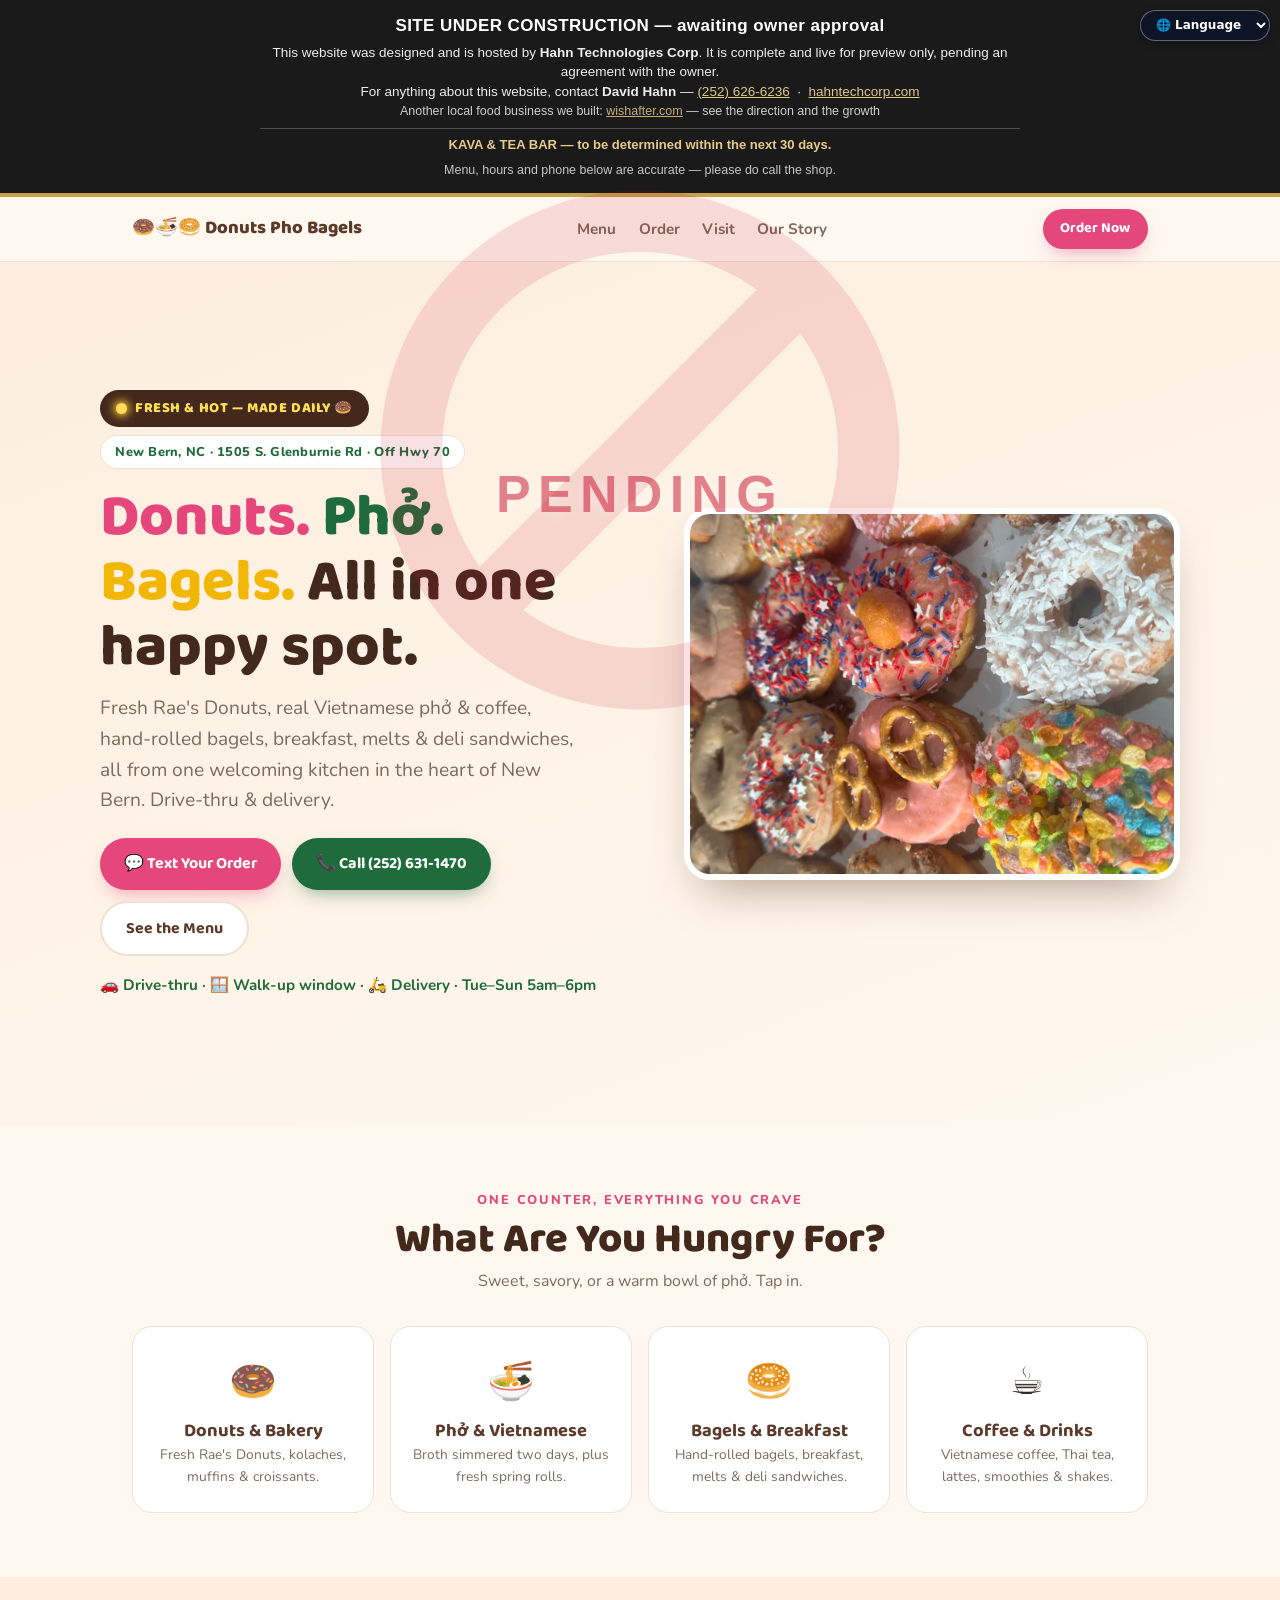
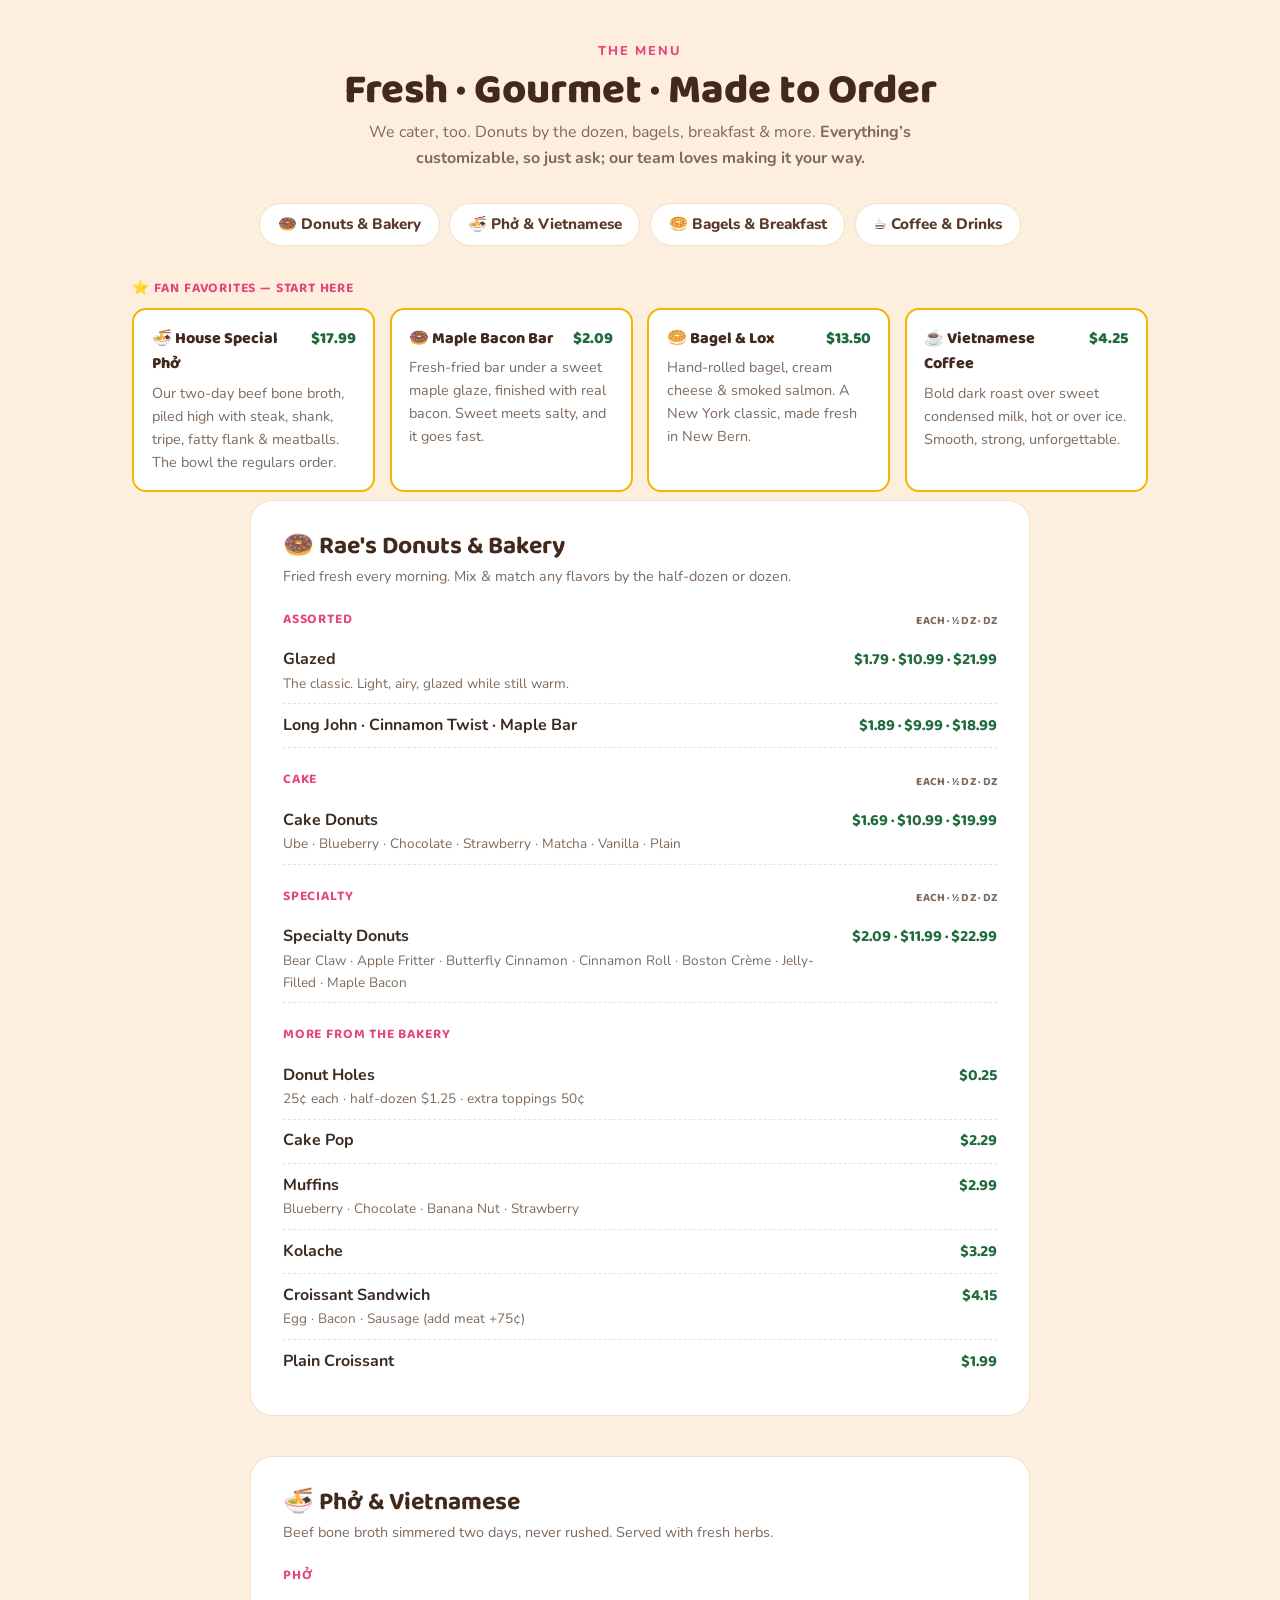
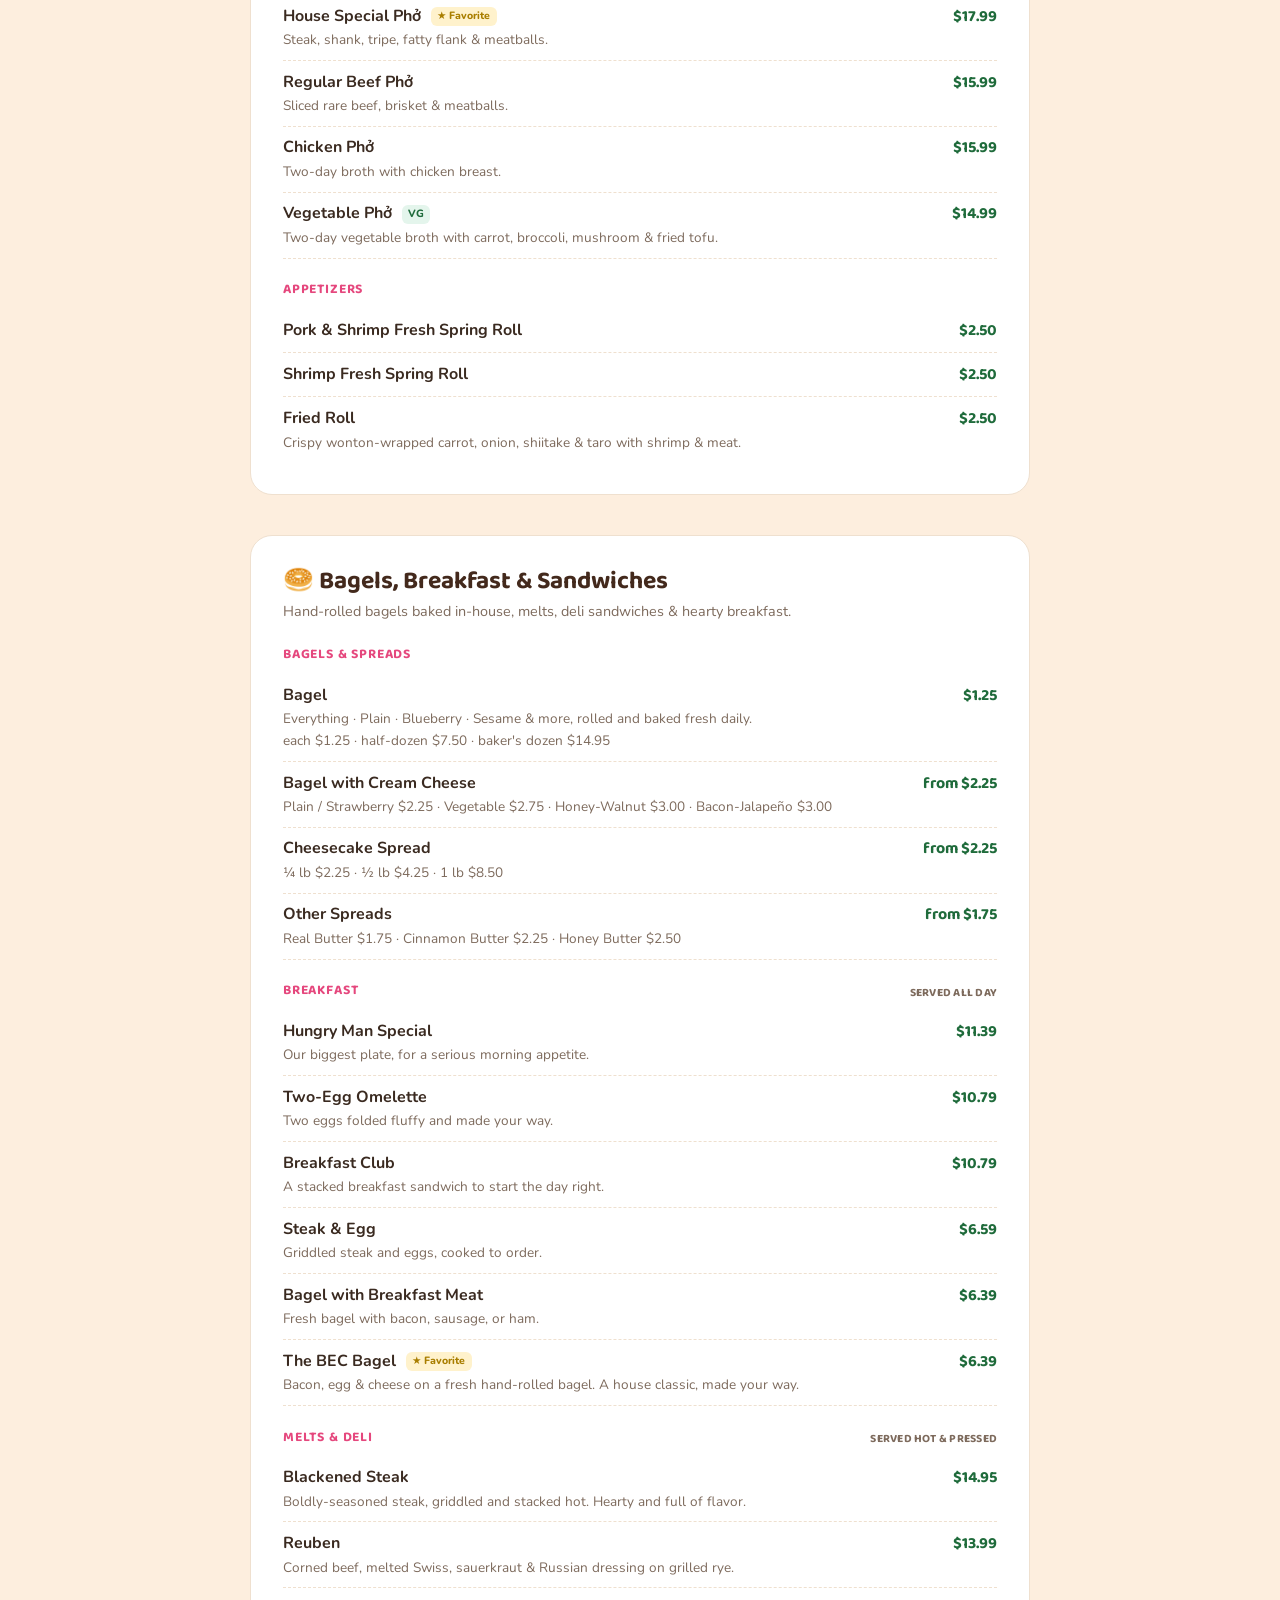
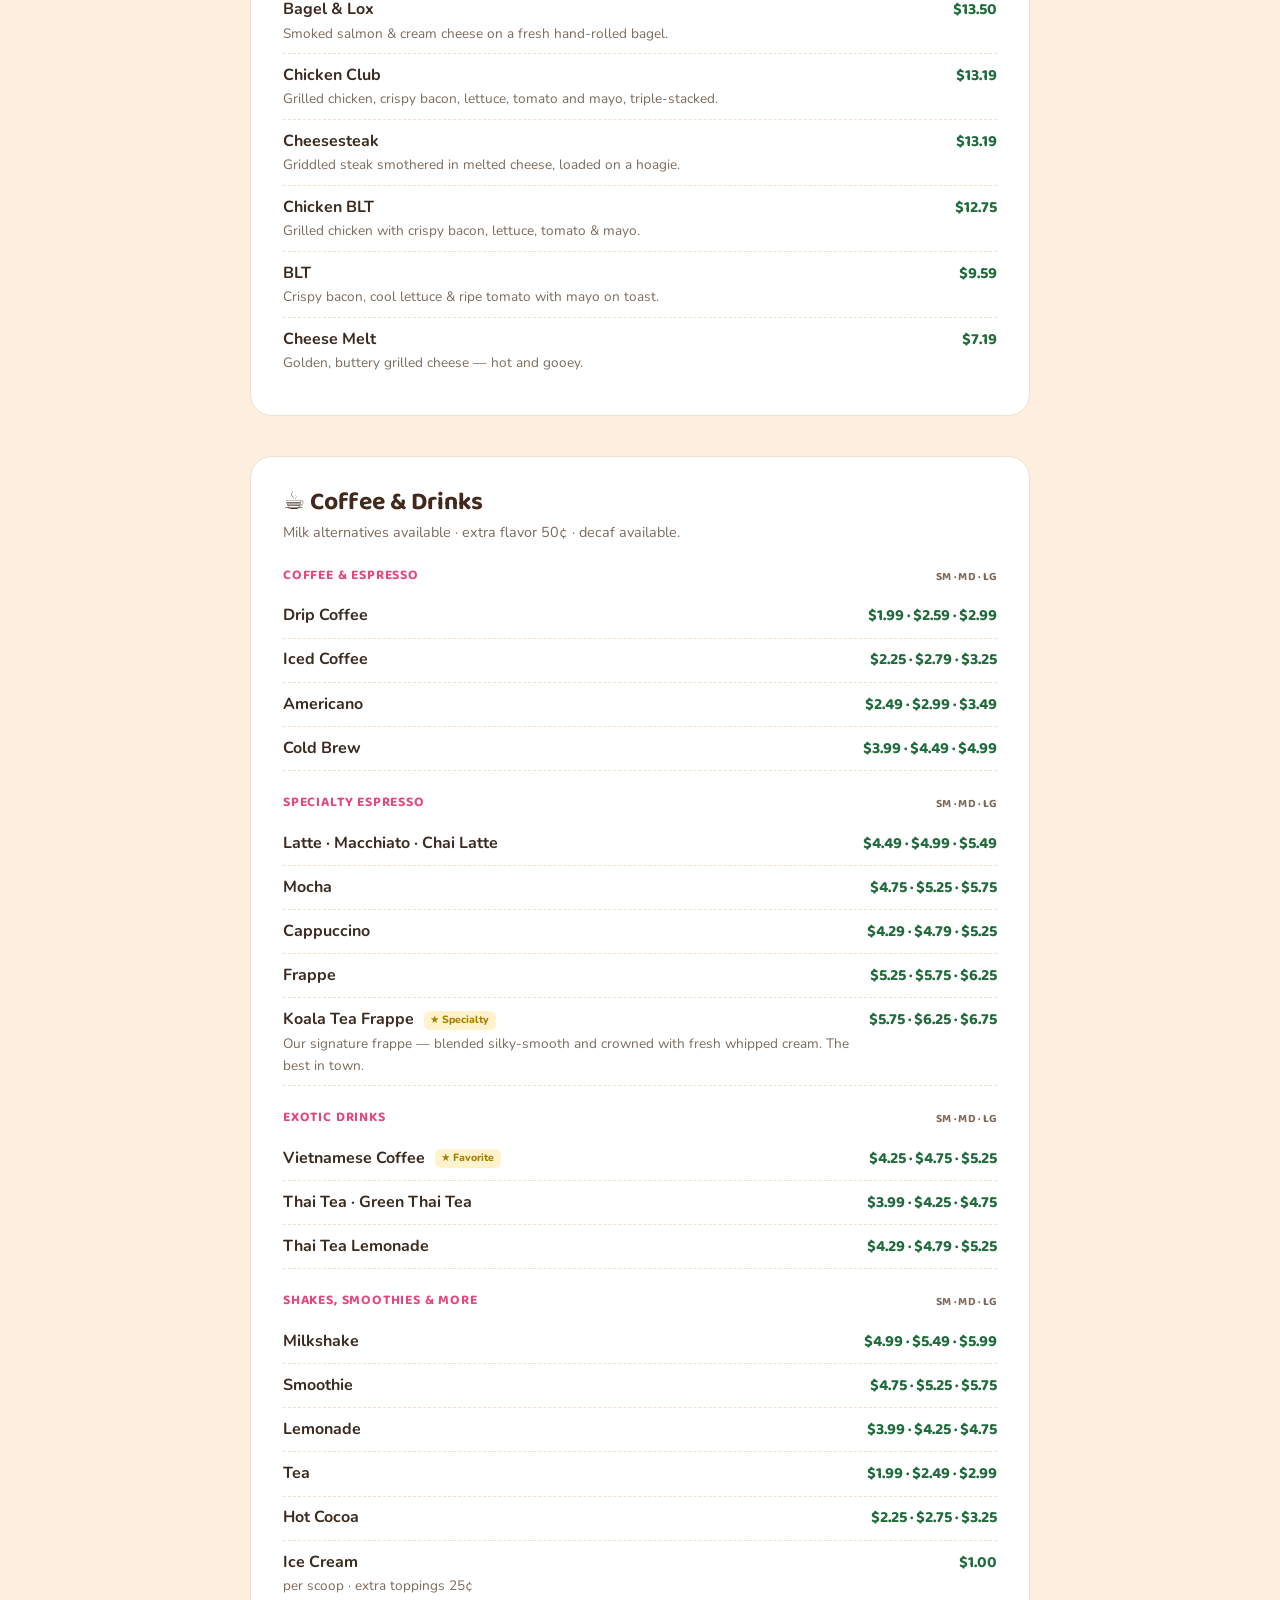
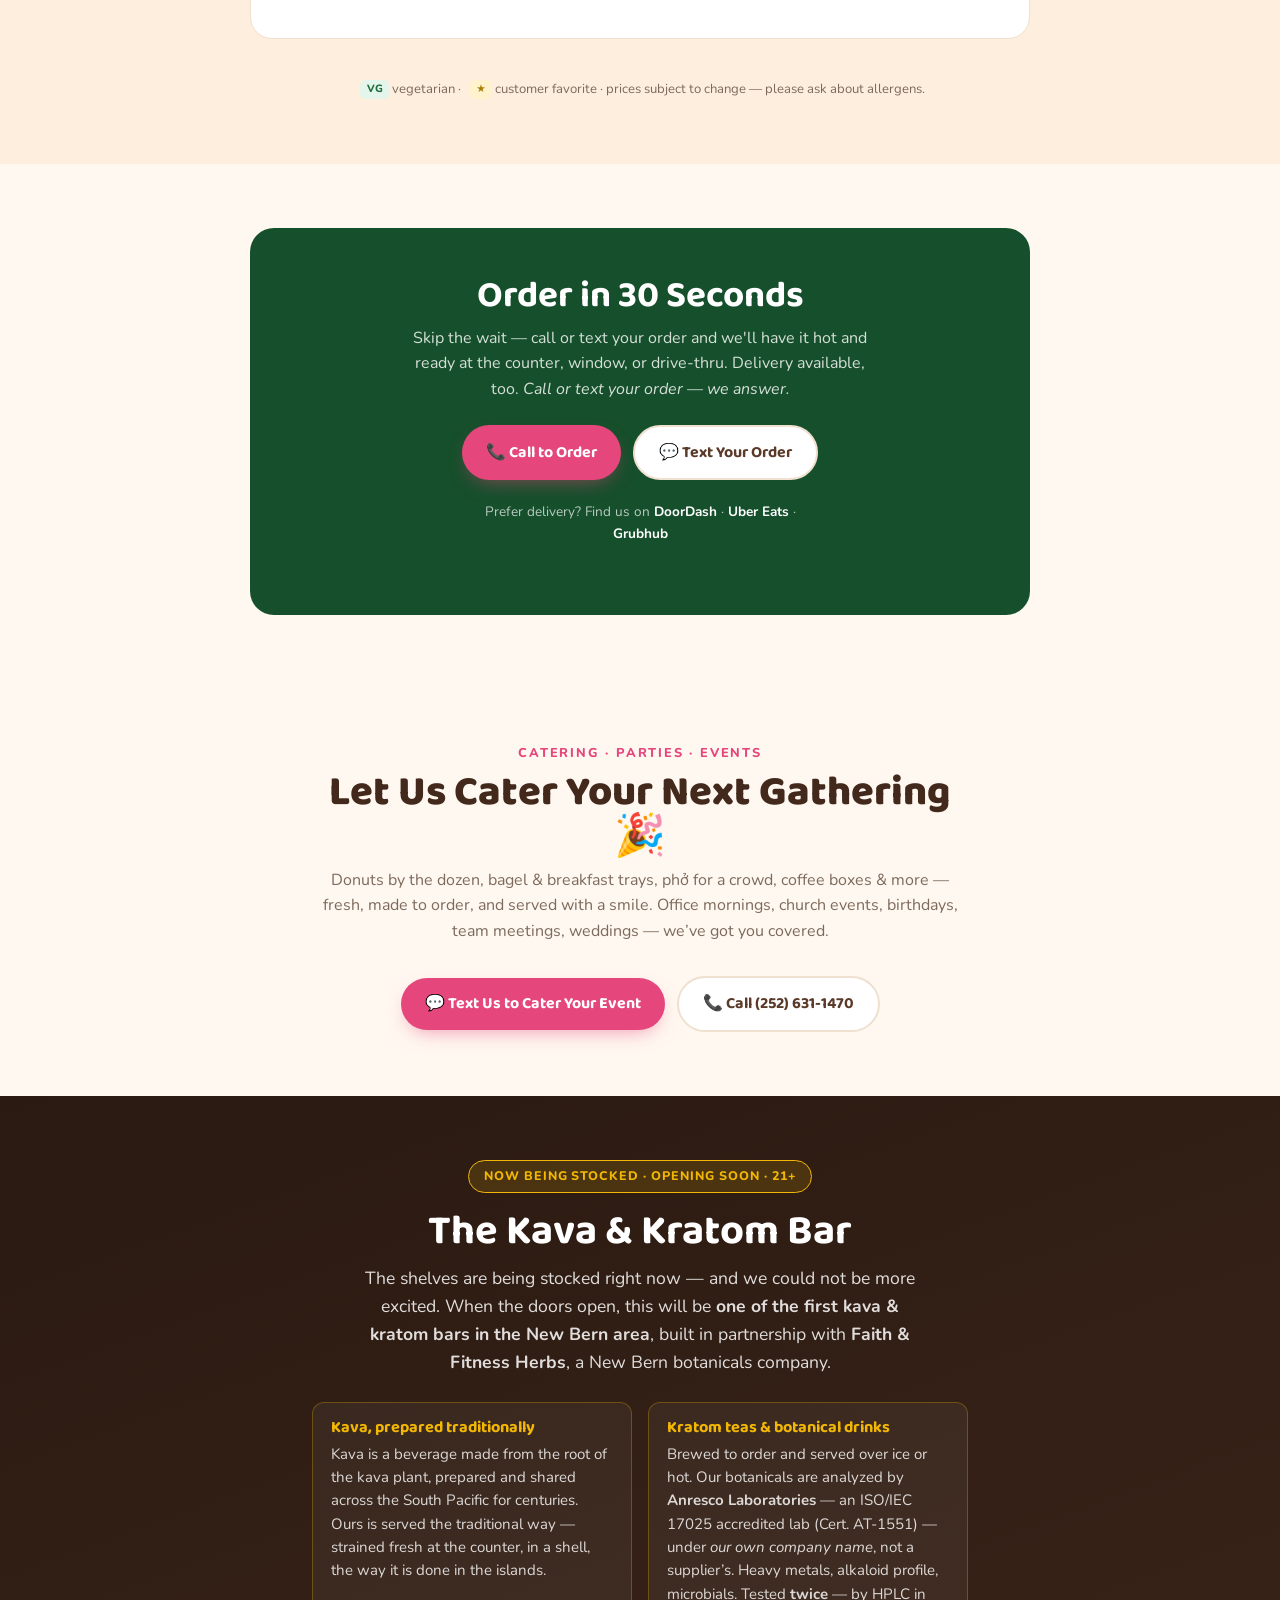
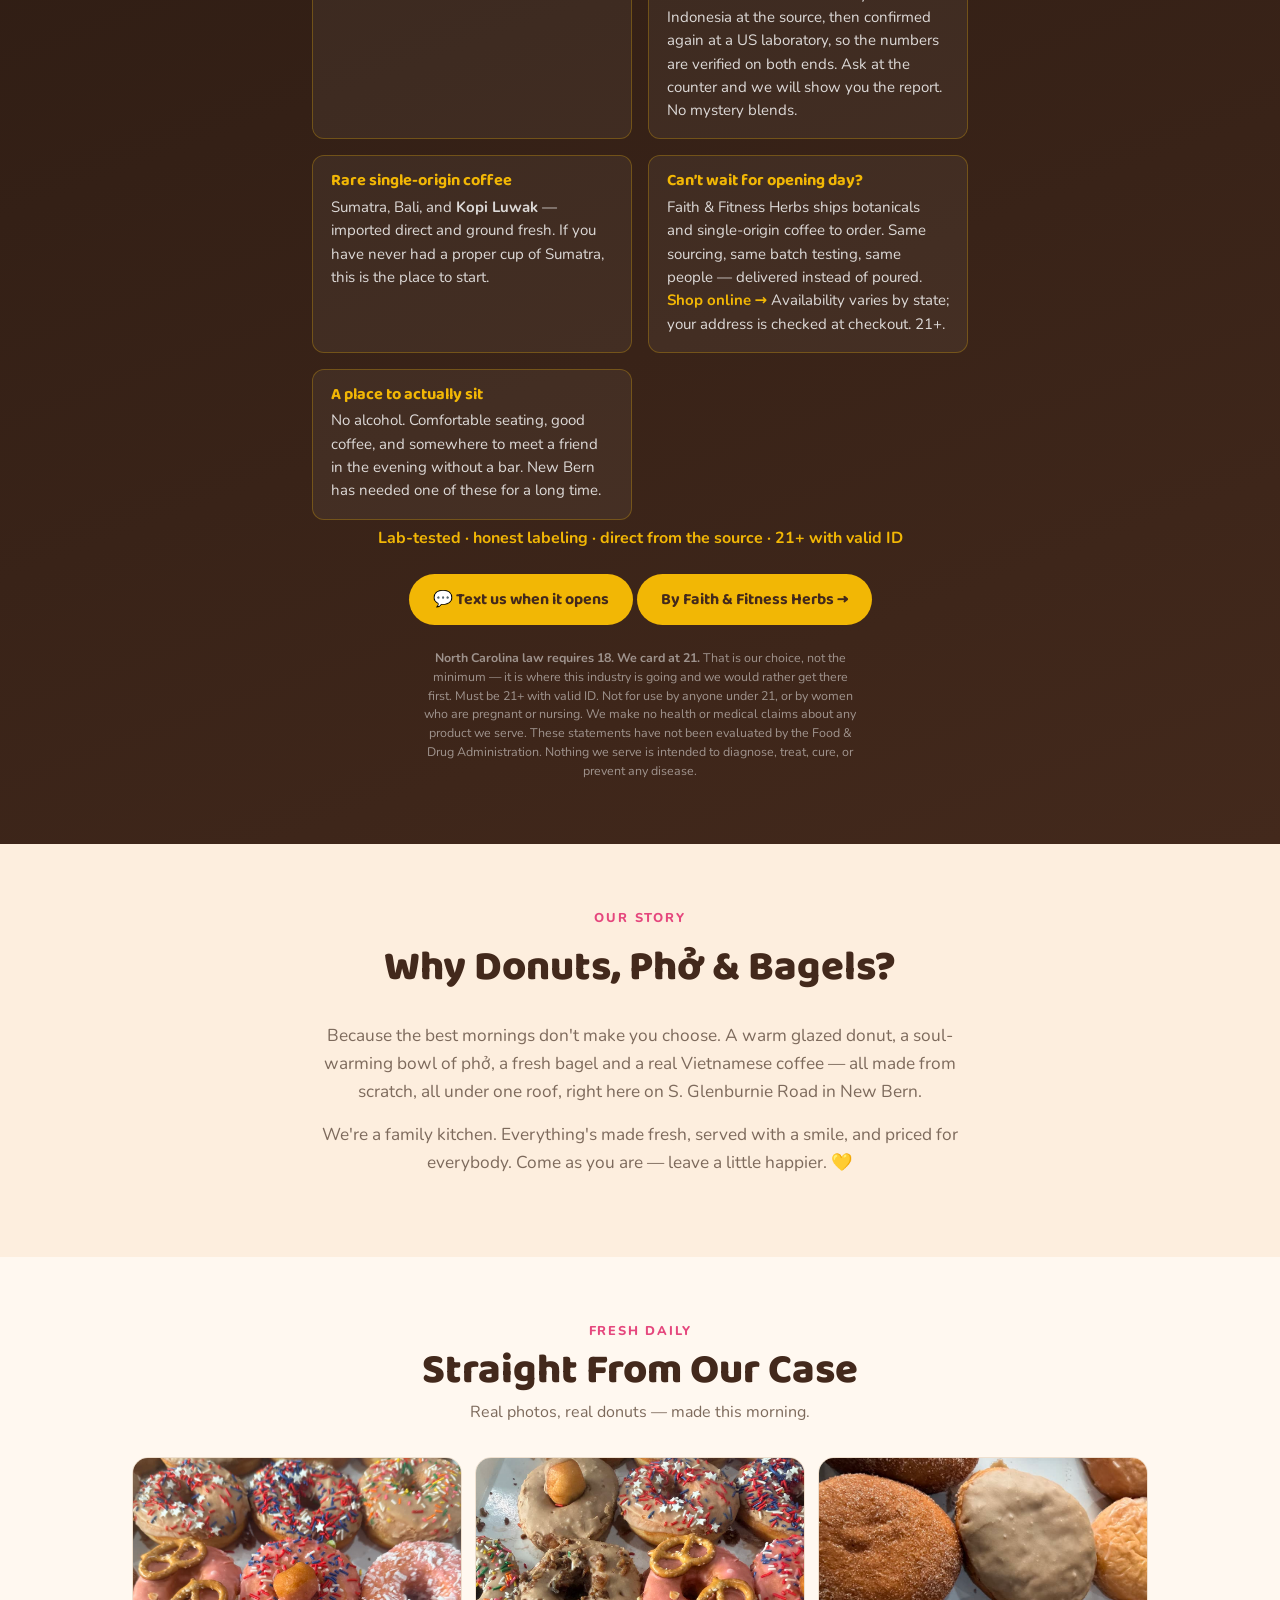
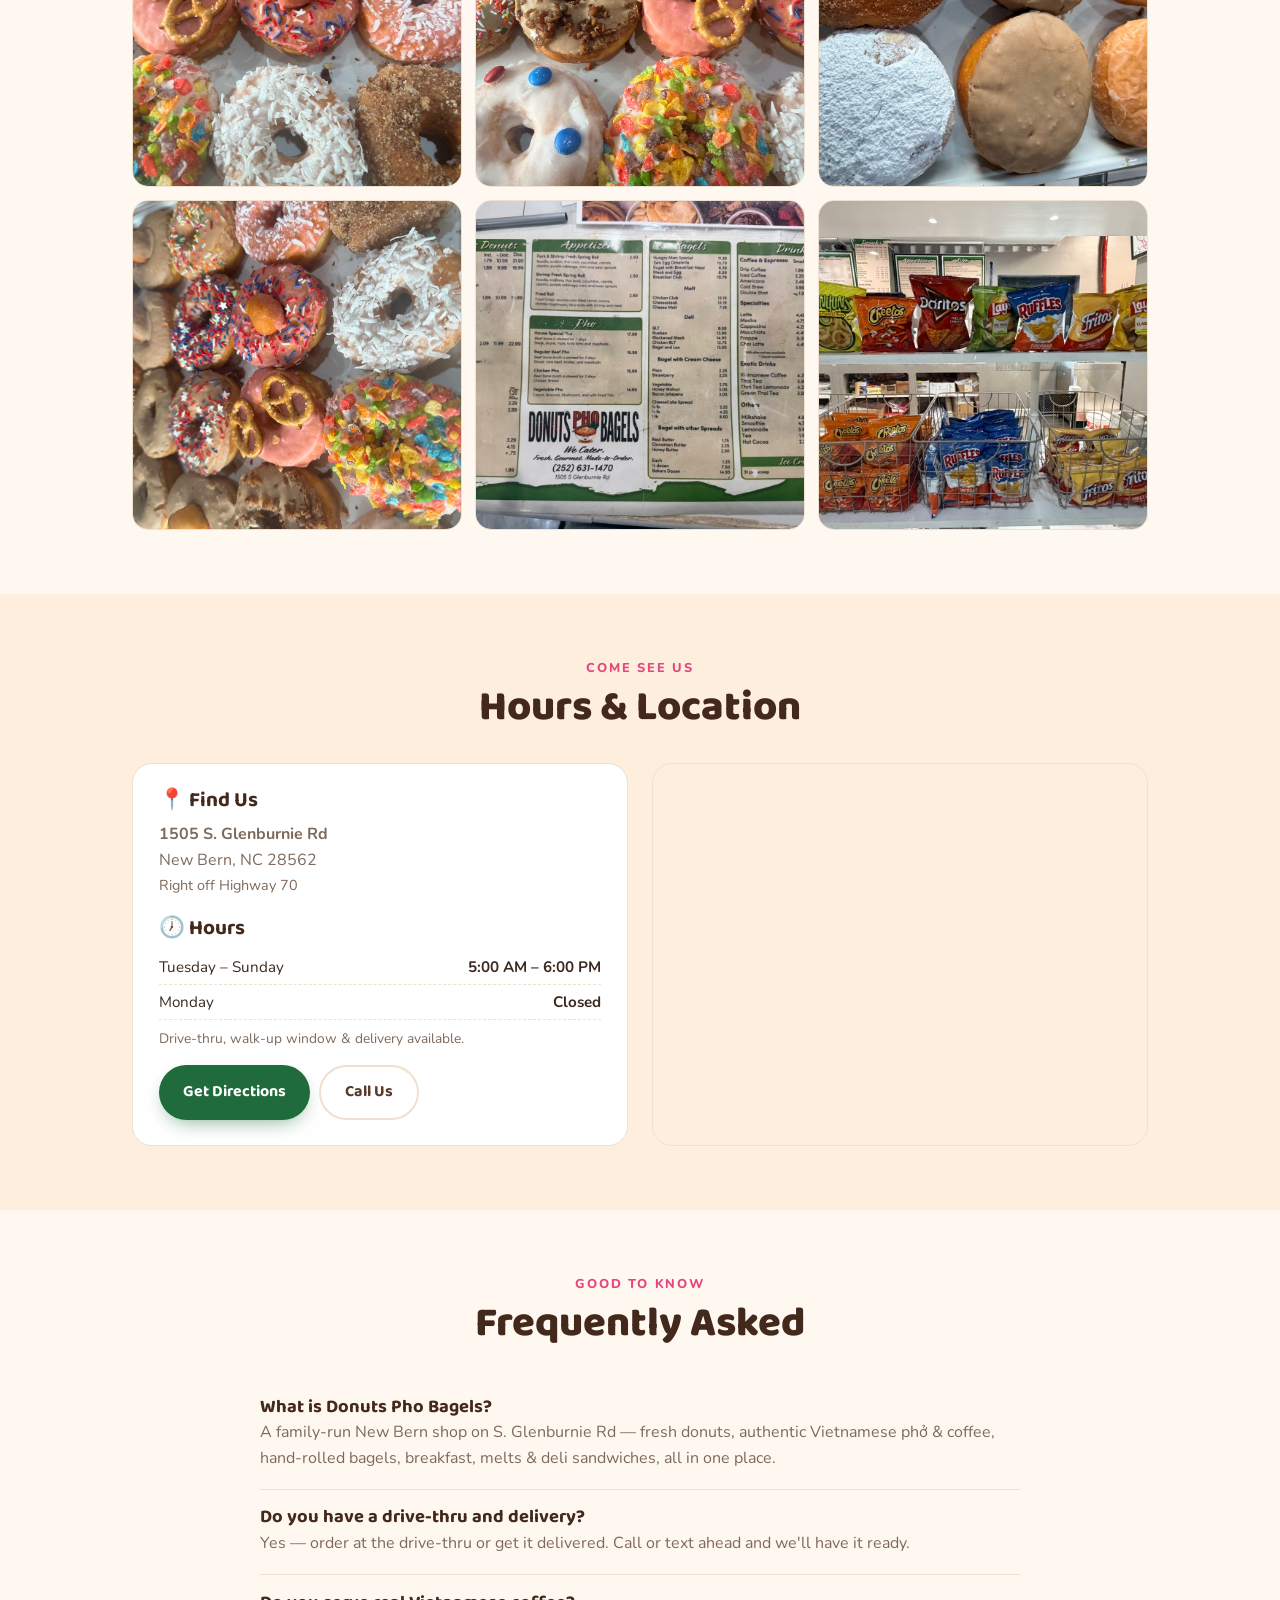
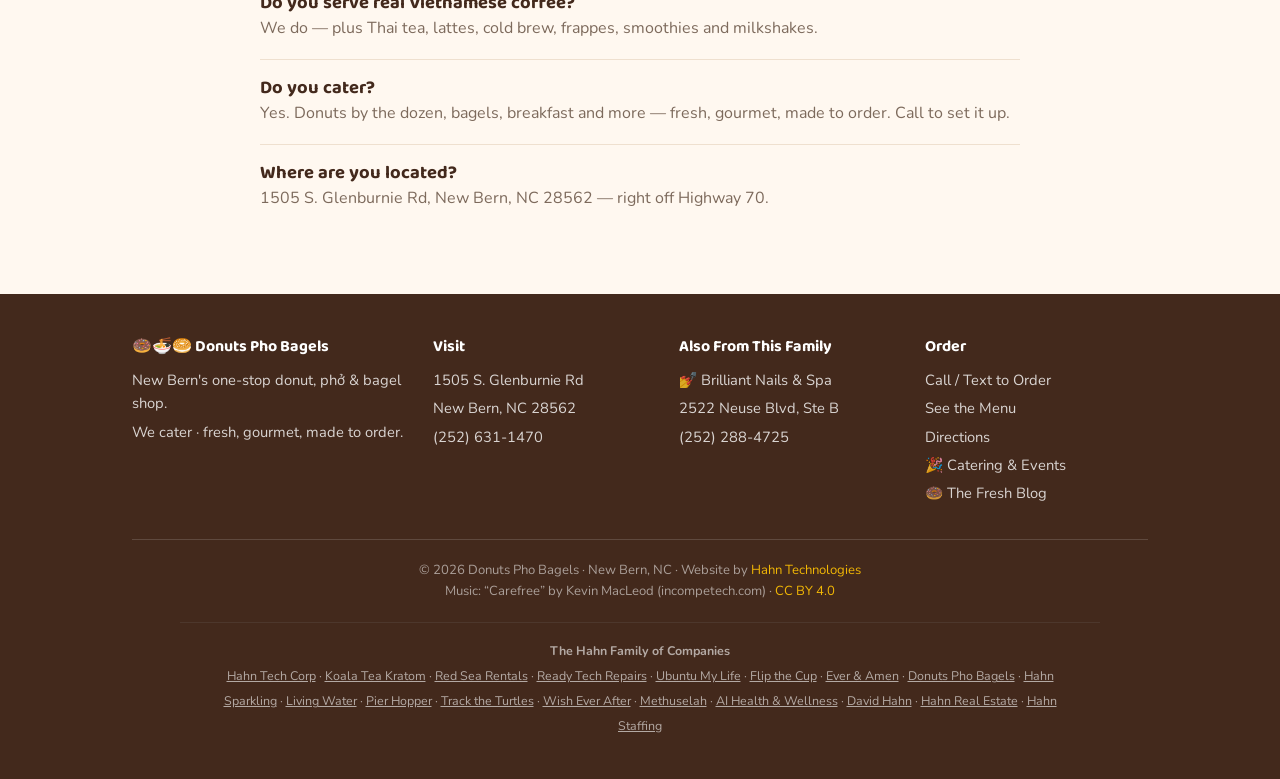
==== commit 63eb3a90: "Add wishafter.com to the developer notice as portfolio evidence David's direction, 1 Sept. Wish Ever" ====
--- a/index.html
+++ b/index.html
@@ -219,7 +219,10 @@
       For anything about this website, contact <strong>David Hahn</strong> &mdash;
       <a href="tel:+12526266236" style="color:#f0d590;text-decoration:underline">(252) 626-6236</a>
       &nbsp;·&nbsp;
-      <a href="https://hahntechcorp.com" style="color:#f0d590;text-decoration:underline">hahntechcorp.com</a>
+      <a href="https://hahntechcorp.com" style="color:#f0d590;text-decoration:underline">hahntechcorp.com</a><br>
+      <span style="font-size:12.5px;opacity:.85">Another local food business we built:
+      <a href="https://wishafter.com" rel="noopener" style="color:#f0d590;text-decoration:underline">wishafter.com</a>
+      &mdash; see the direction and the growth</span>
     </span>
     <span style="display:block;font-weight:400;font-size:13px;opacity:.95;margin-top:7px;
                  border-top:1px solid rgba(255,255,255,.25);padding-top:7px">
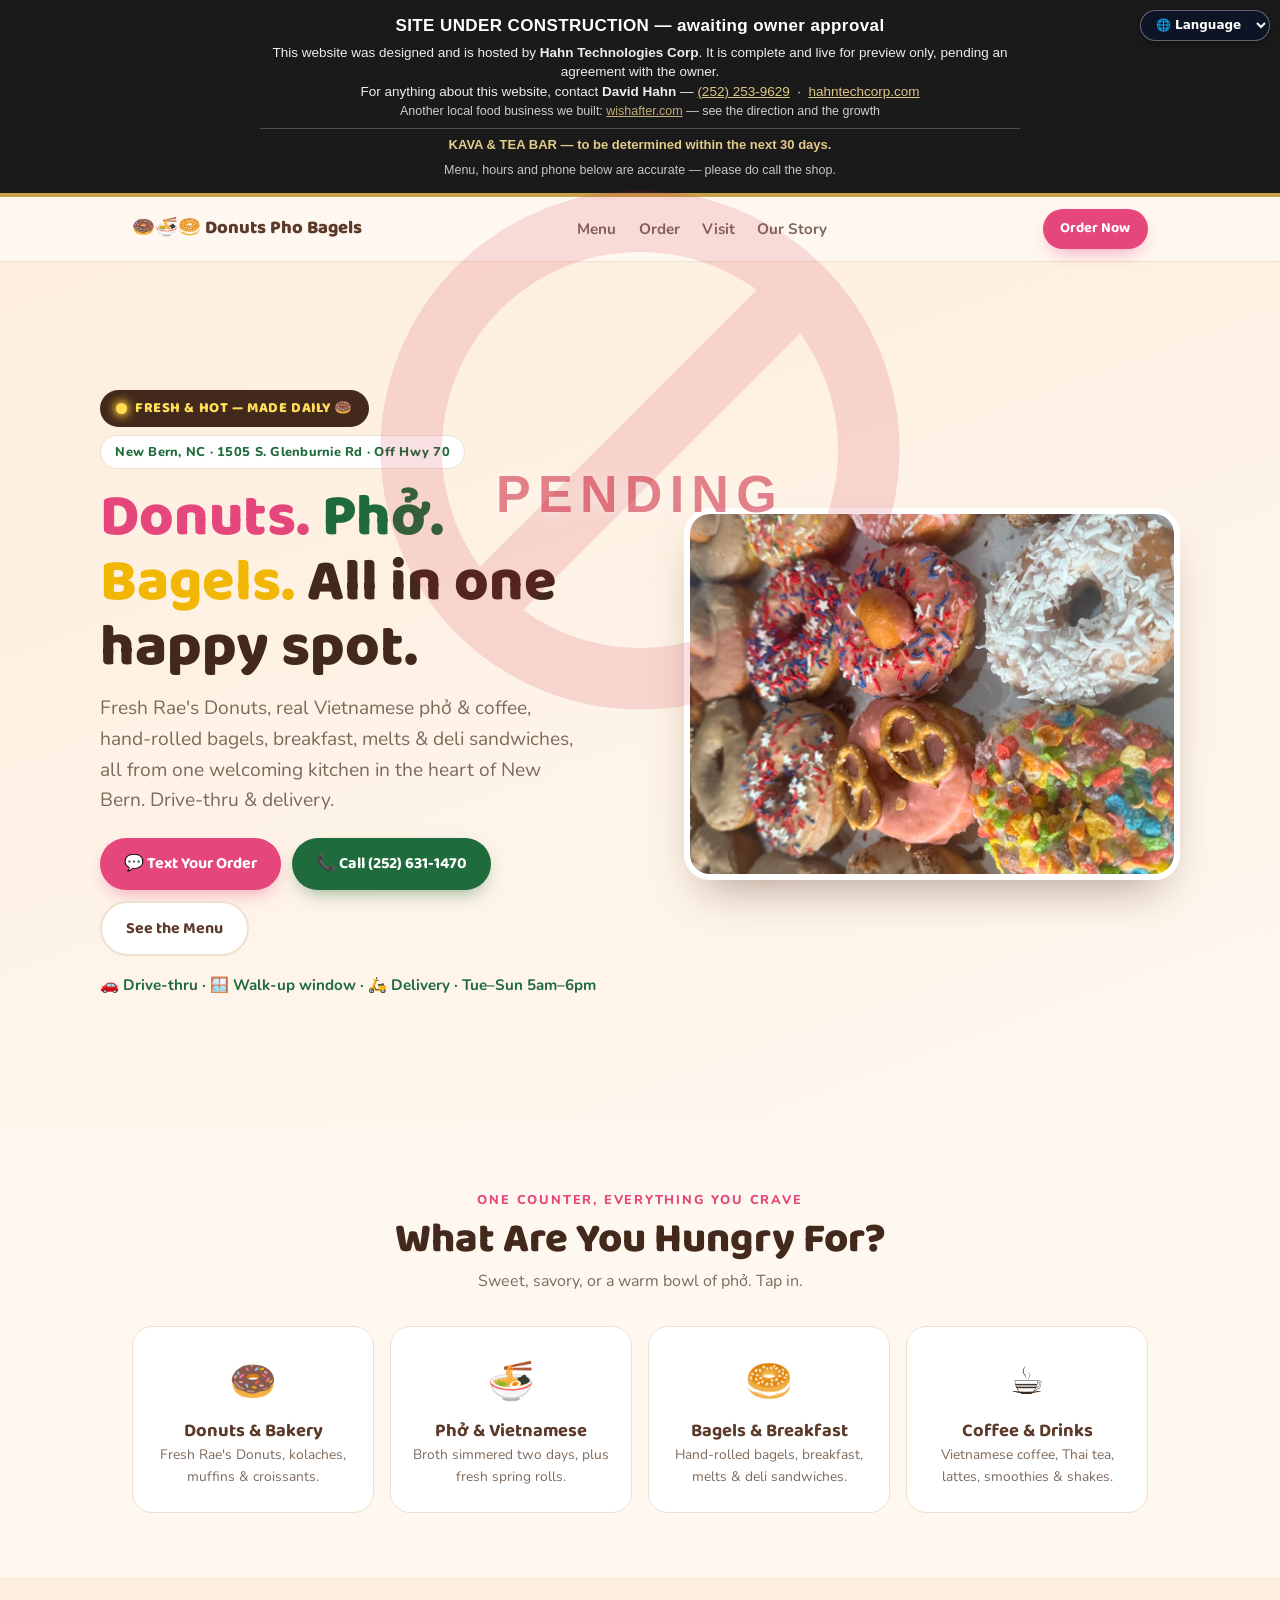
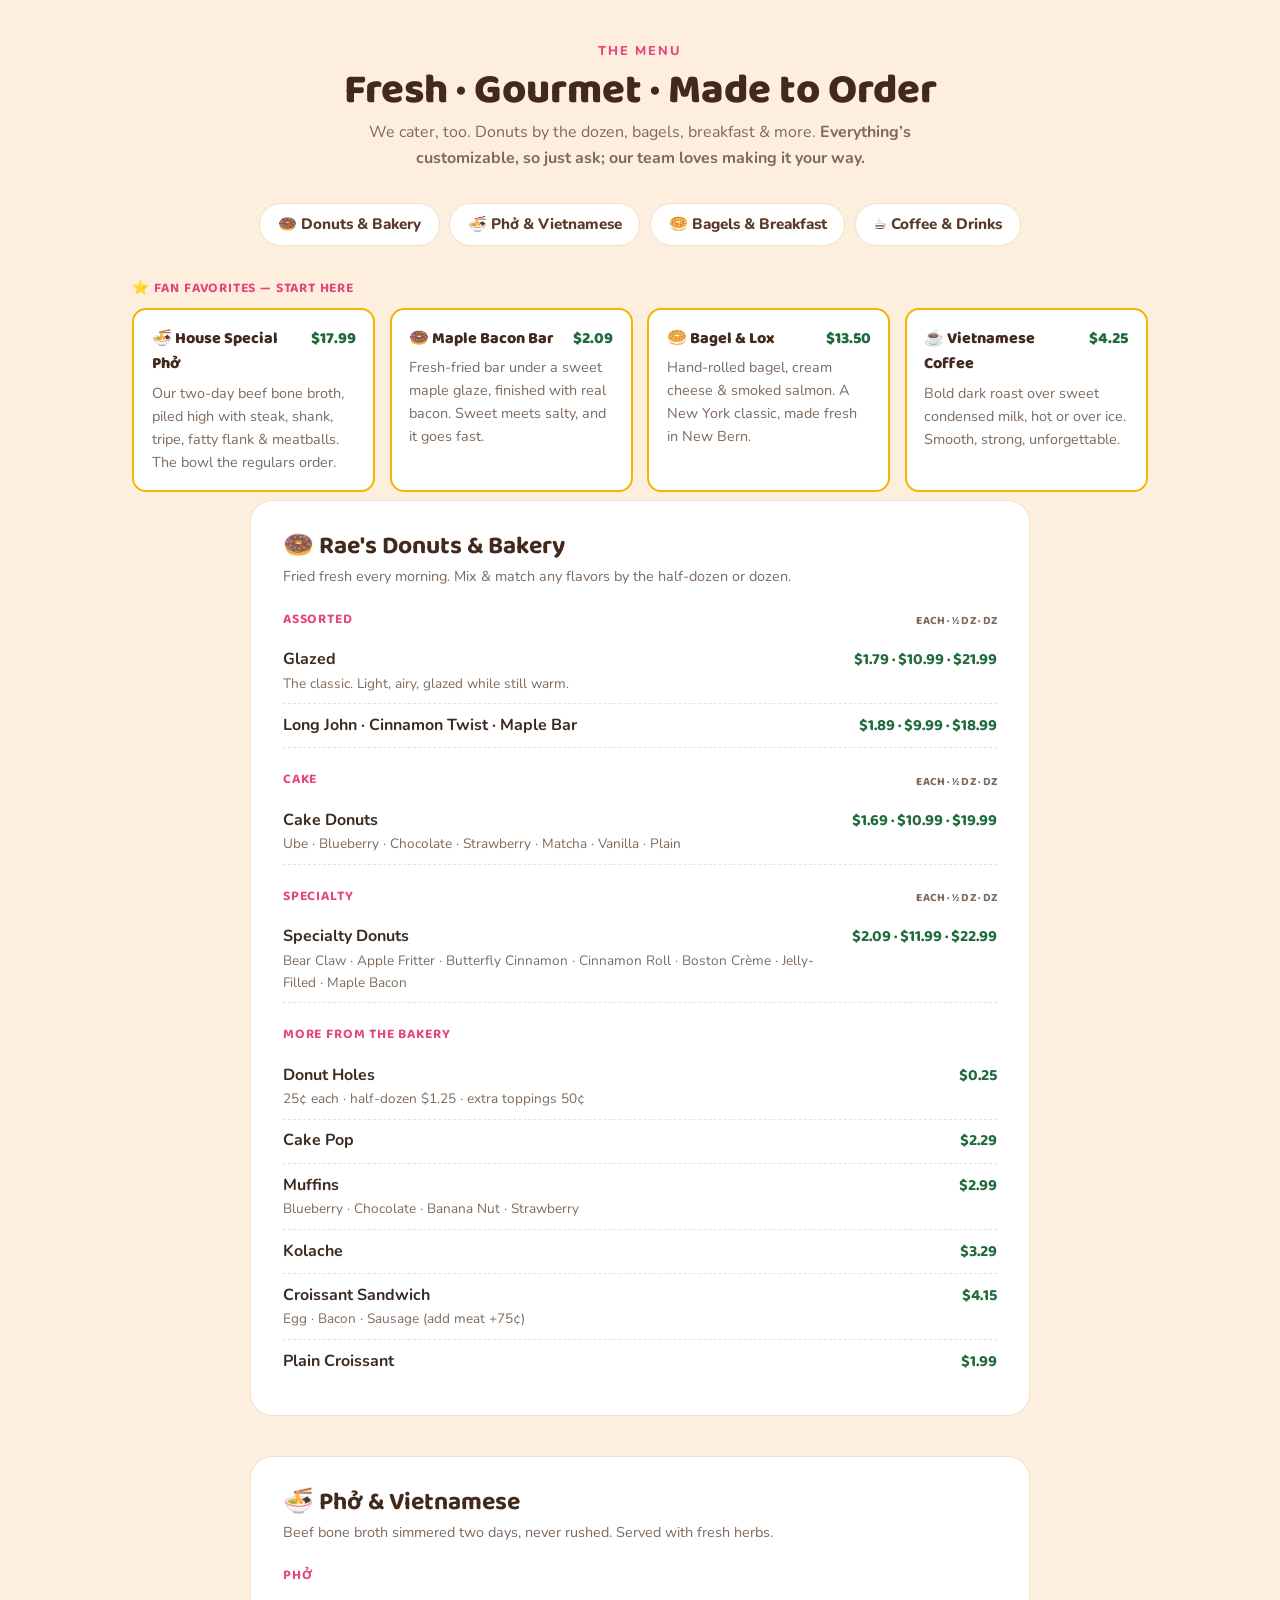
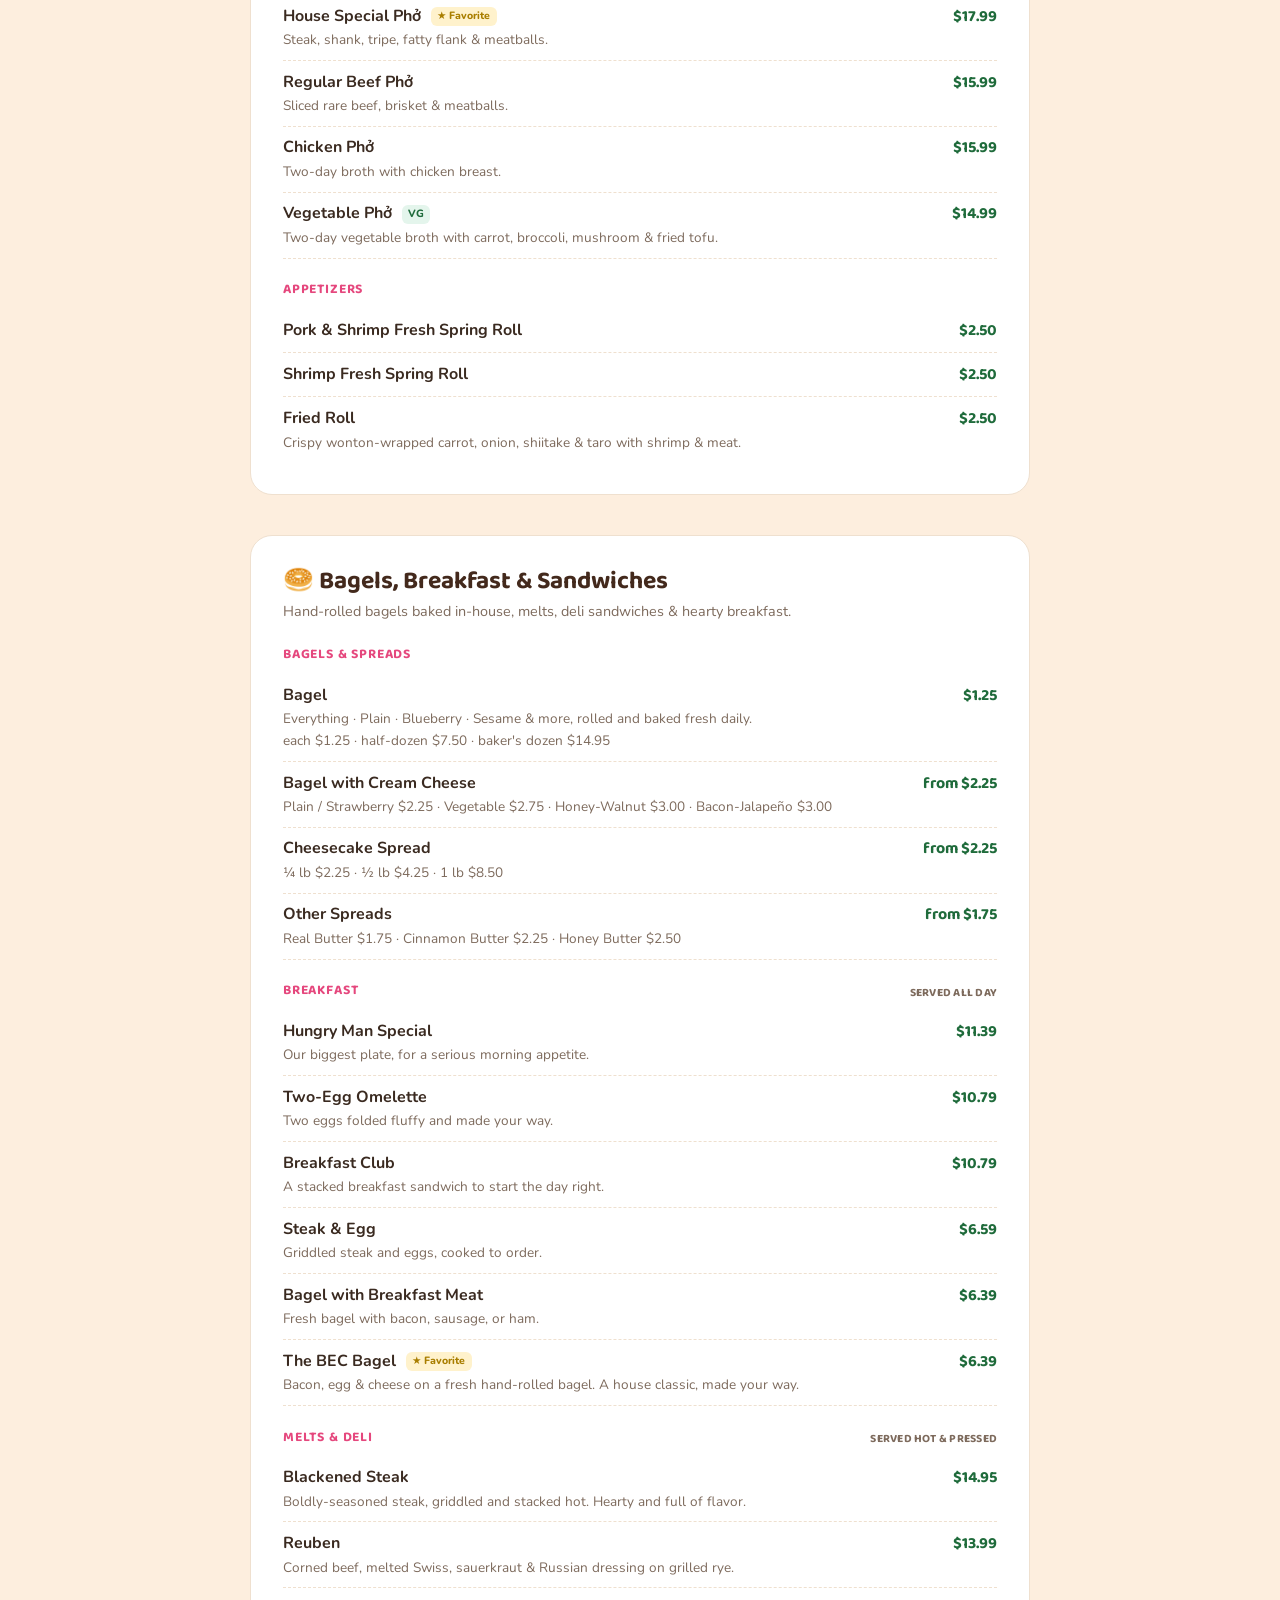
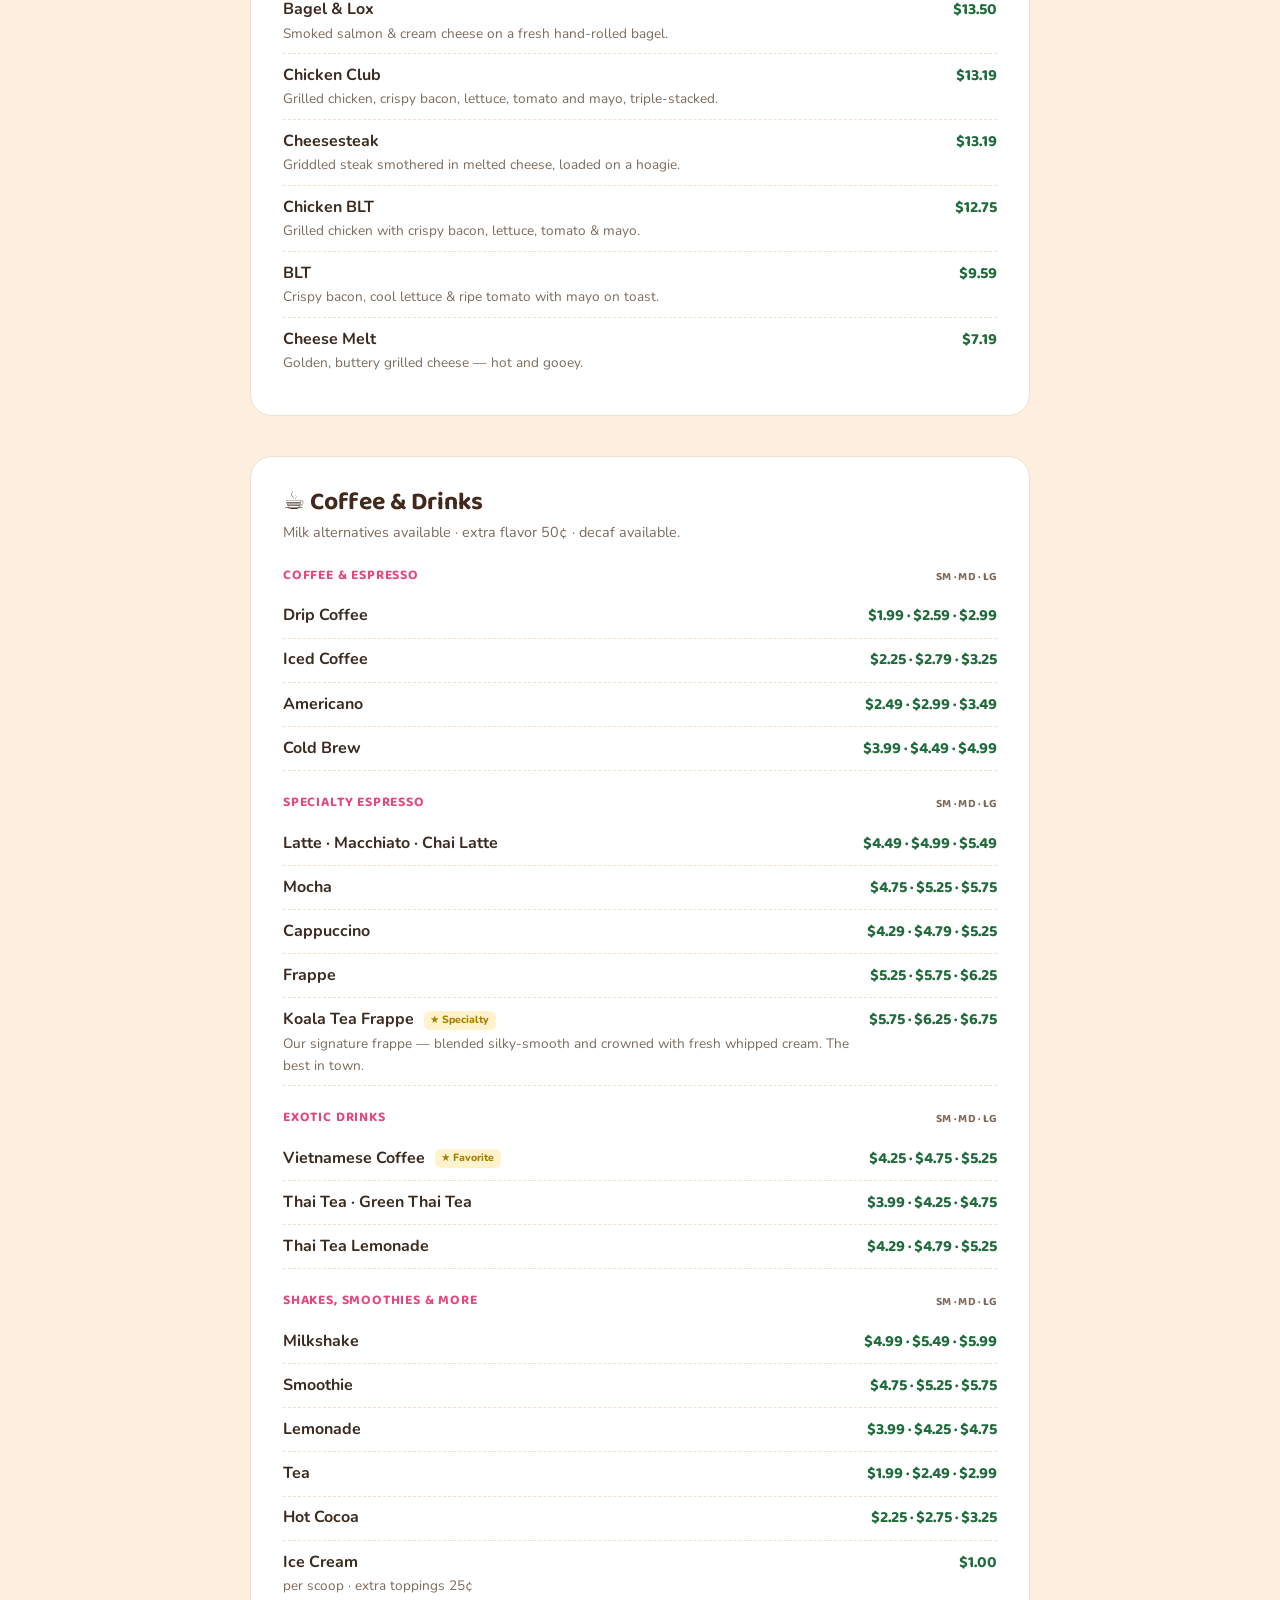
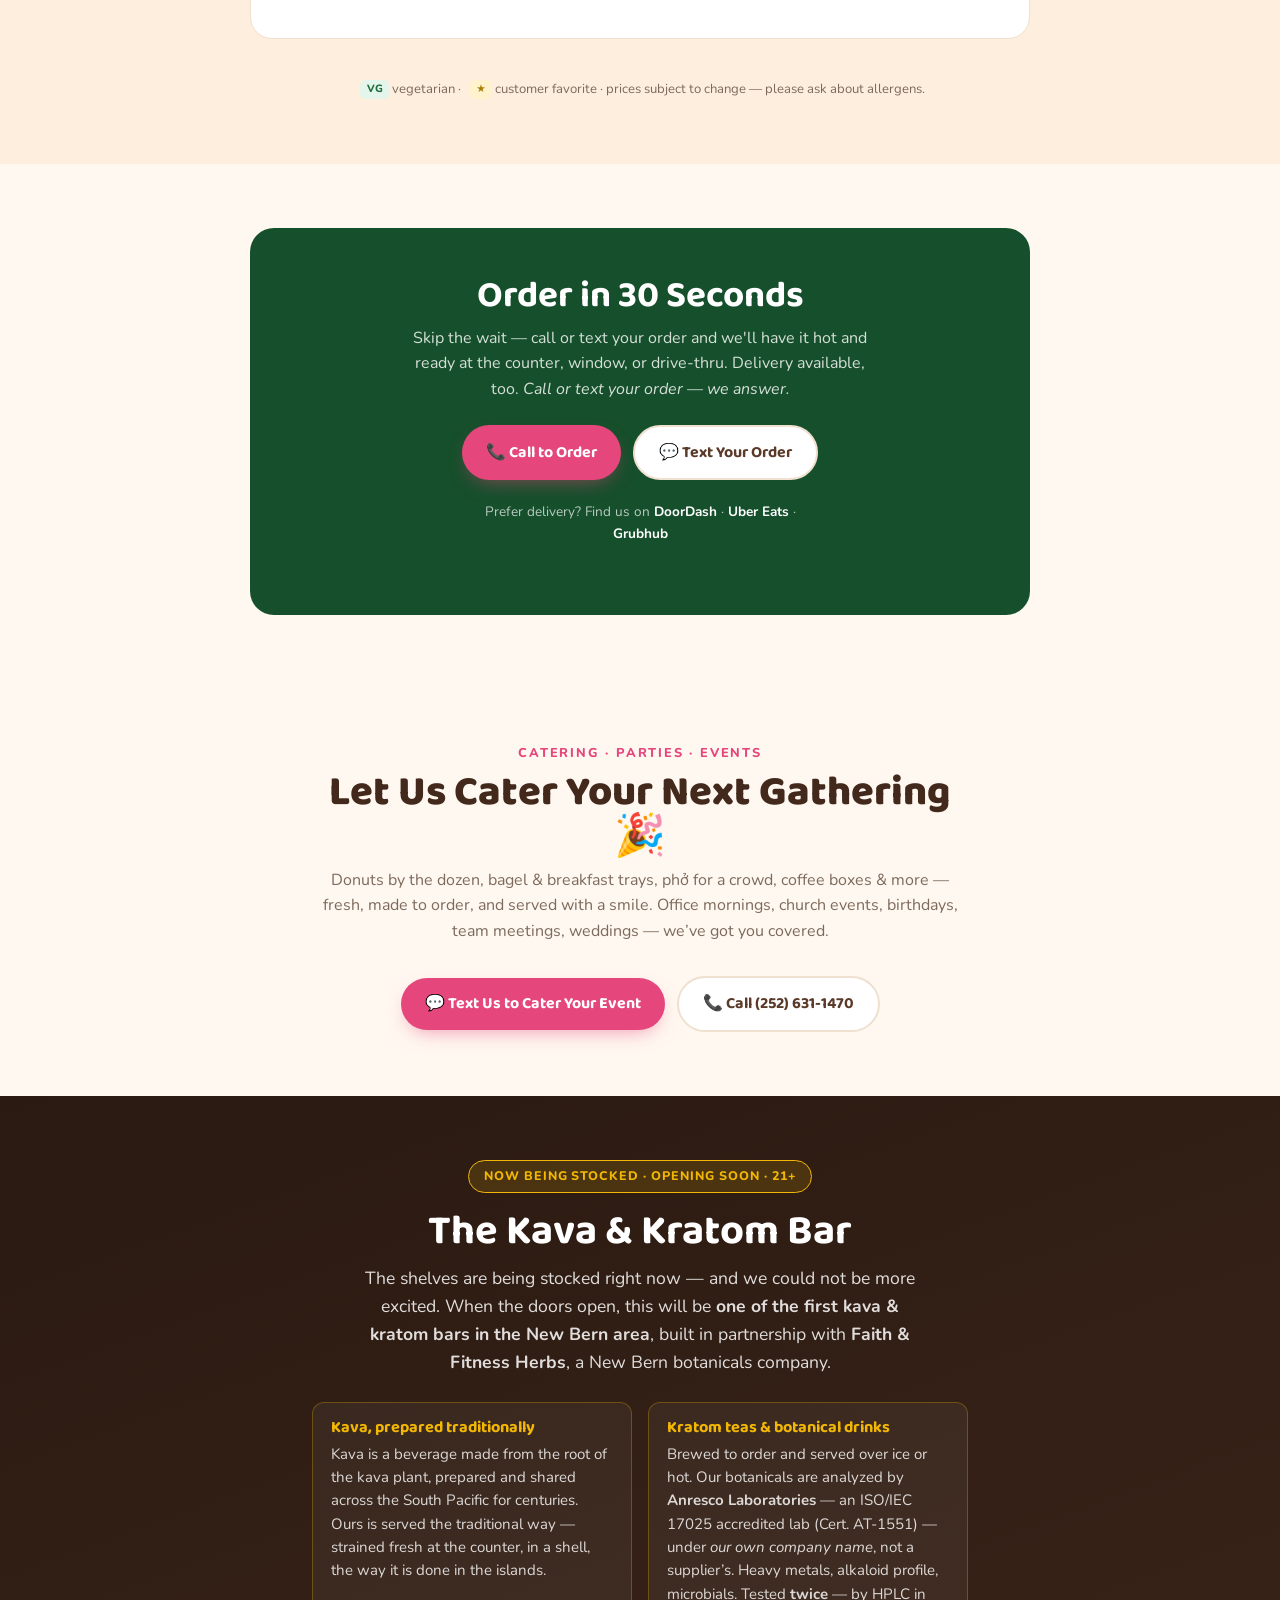
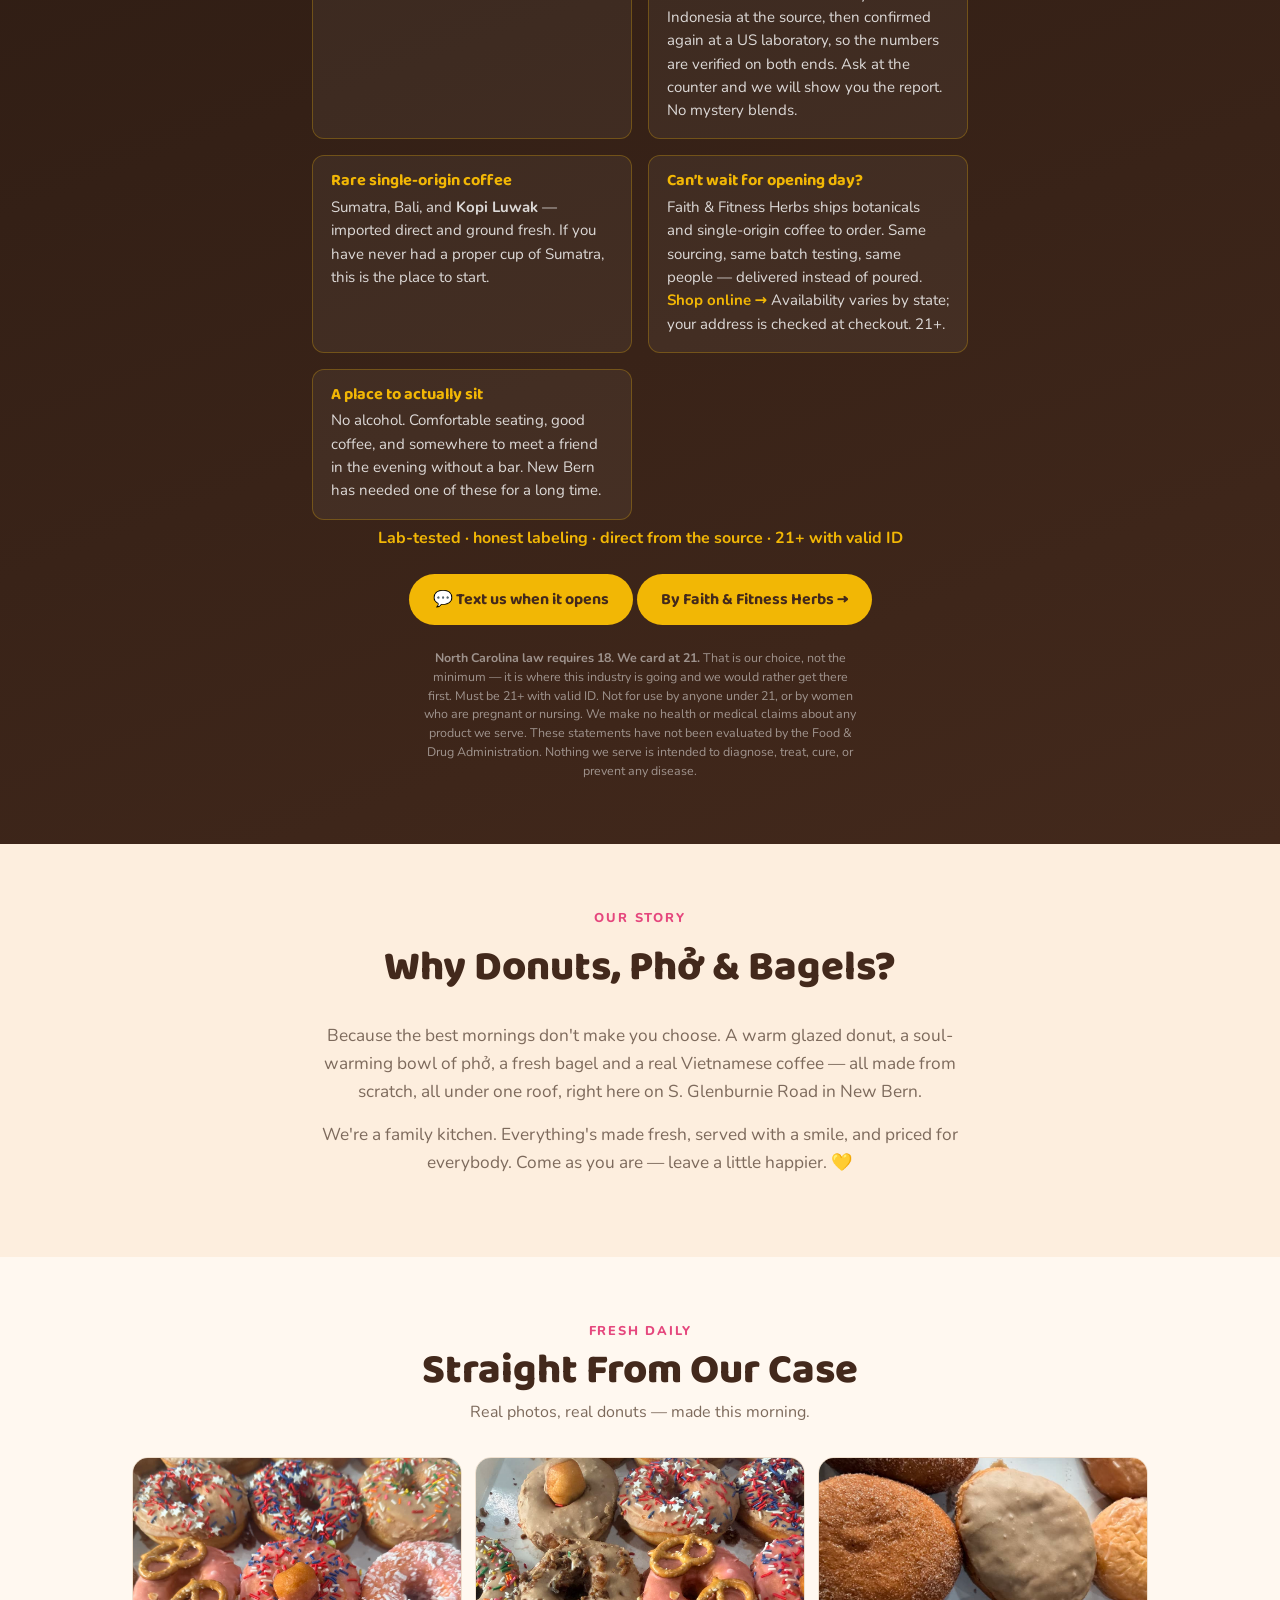
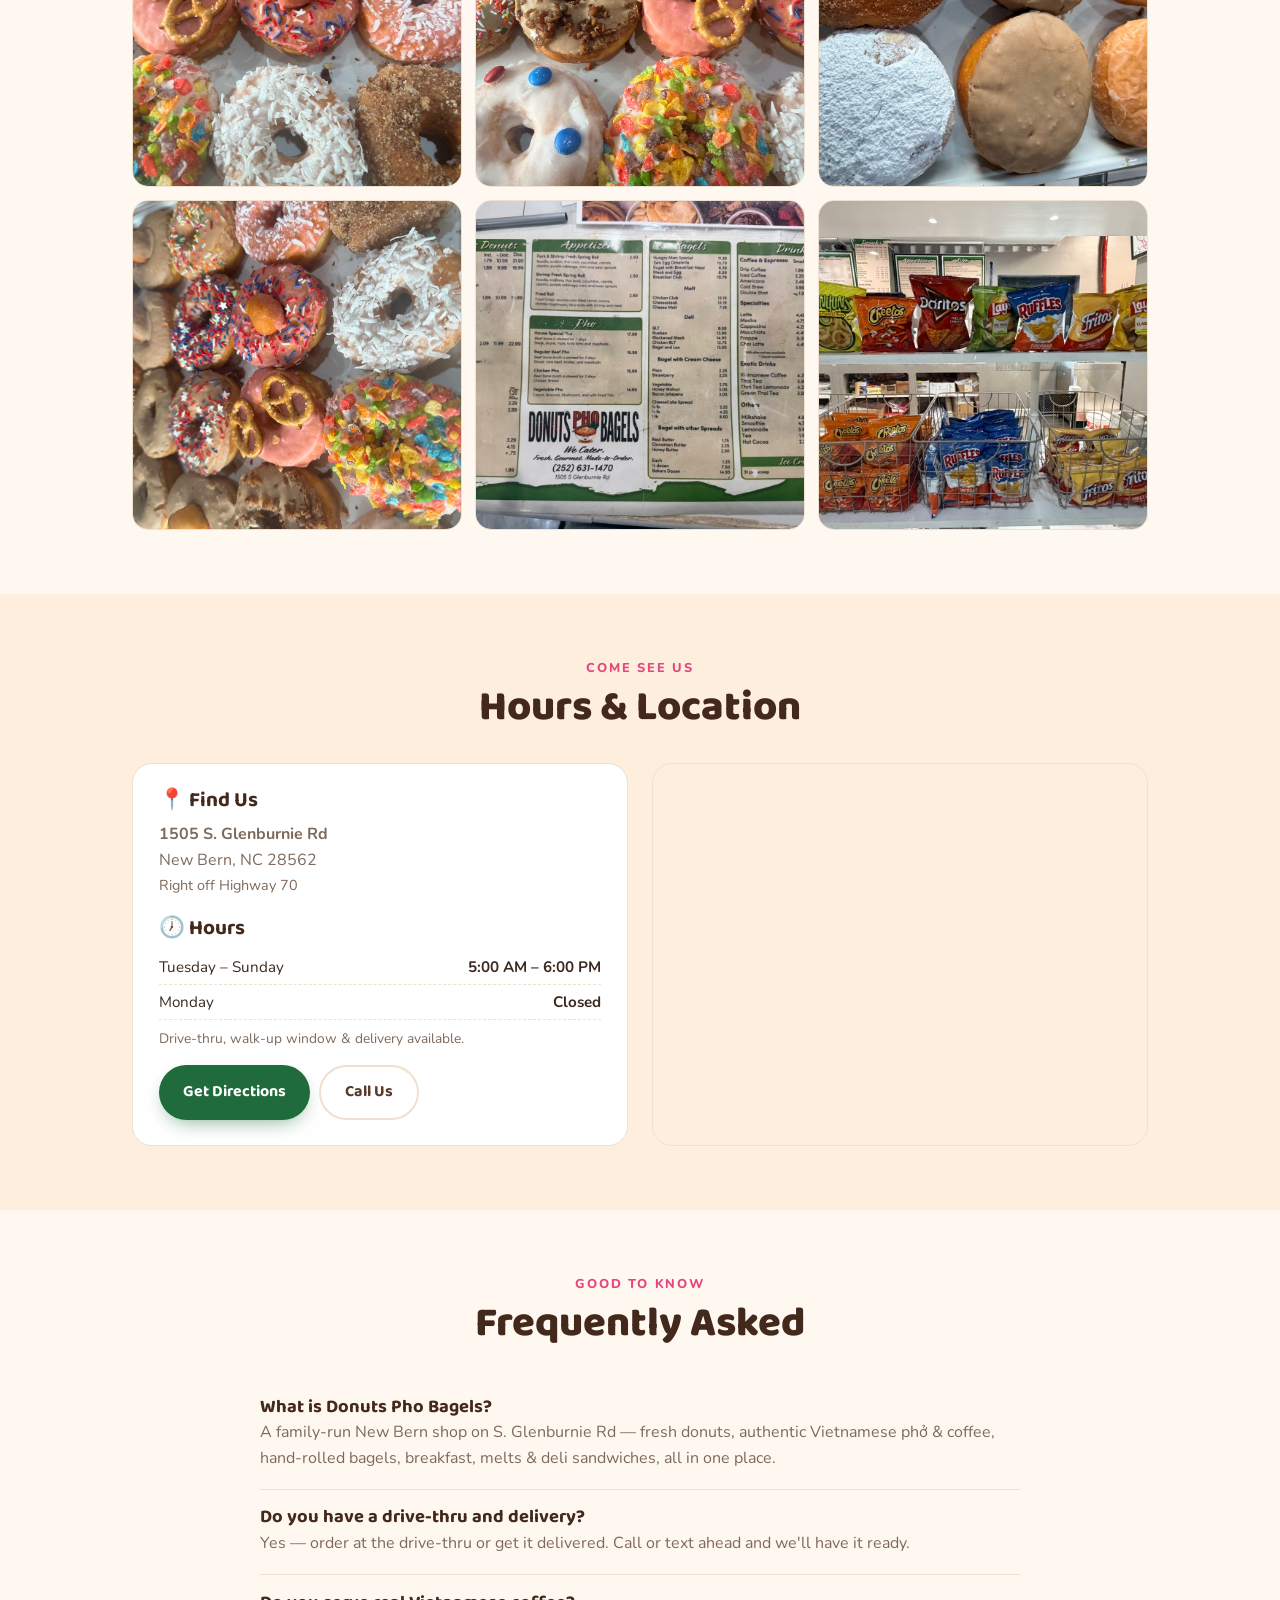
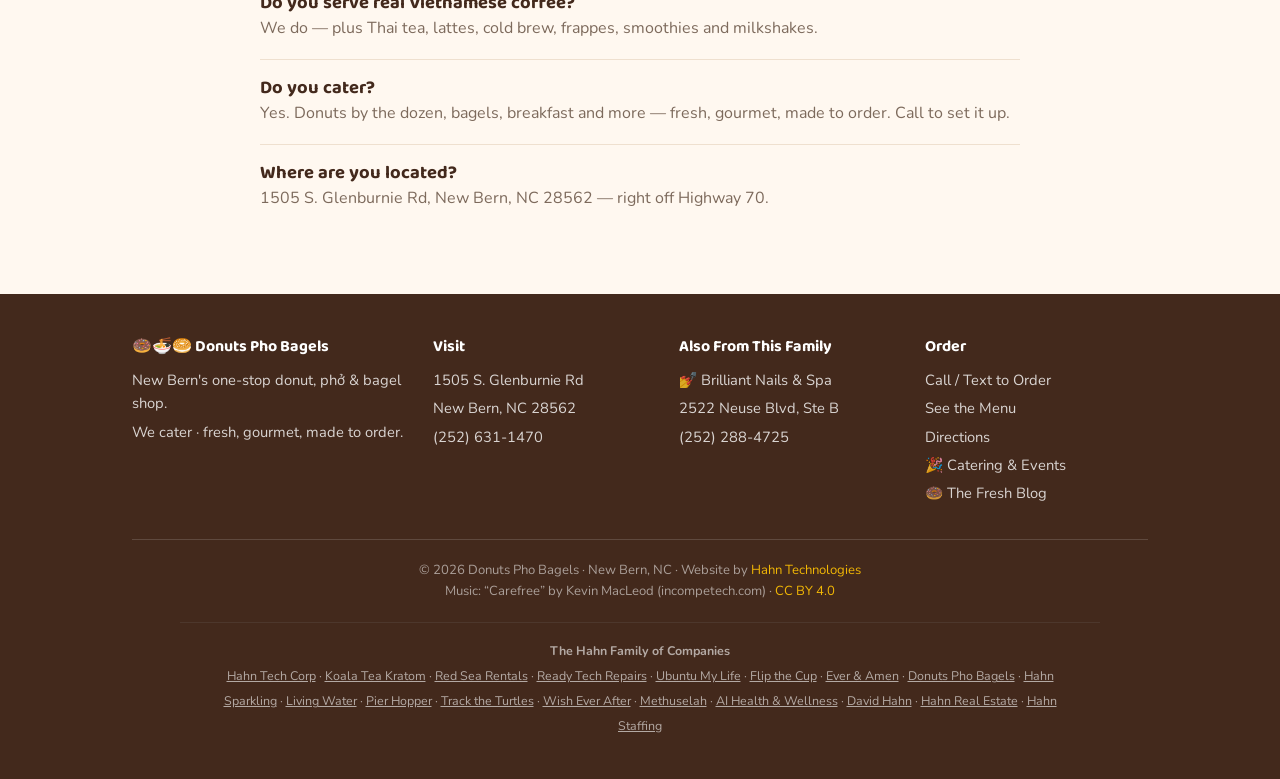
==== commit 9fef8b6b: "Website contact number changed to (252) 253-9629 at David's direction He asked for this number speci" ====
--- a/index.html
+++ b/index.html
@@ -217,7 +217,7 @@
       This website was designed and is hosted by <strong>Hahn Technologies Corp</strong>.
       It is complete and live for preview only, pending an agreement with the owner.<br>
       For anything about this website, contact <strong>David Hahn</strong> &mdash;
-      <a href="tel:+12526266236" style="color:#f0d590;text-decoration:underline">(252) 626-6236</a>
+      <a href="tel:+12522539629" style="color:#f0d590;text-decoration:underline">(252) 253-9629</a>
       &nbsp;·&nbsp;
       <a href="https://hahntechcorp.com" style="color:#f0d590;text-decoration:underline">hahntechcorp.com</a><br>
       <span style="font-size:12.5px;opacity:.85">Another local food business we built:
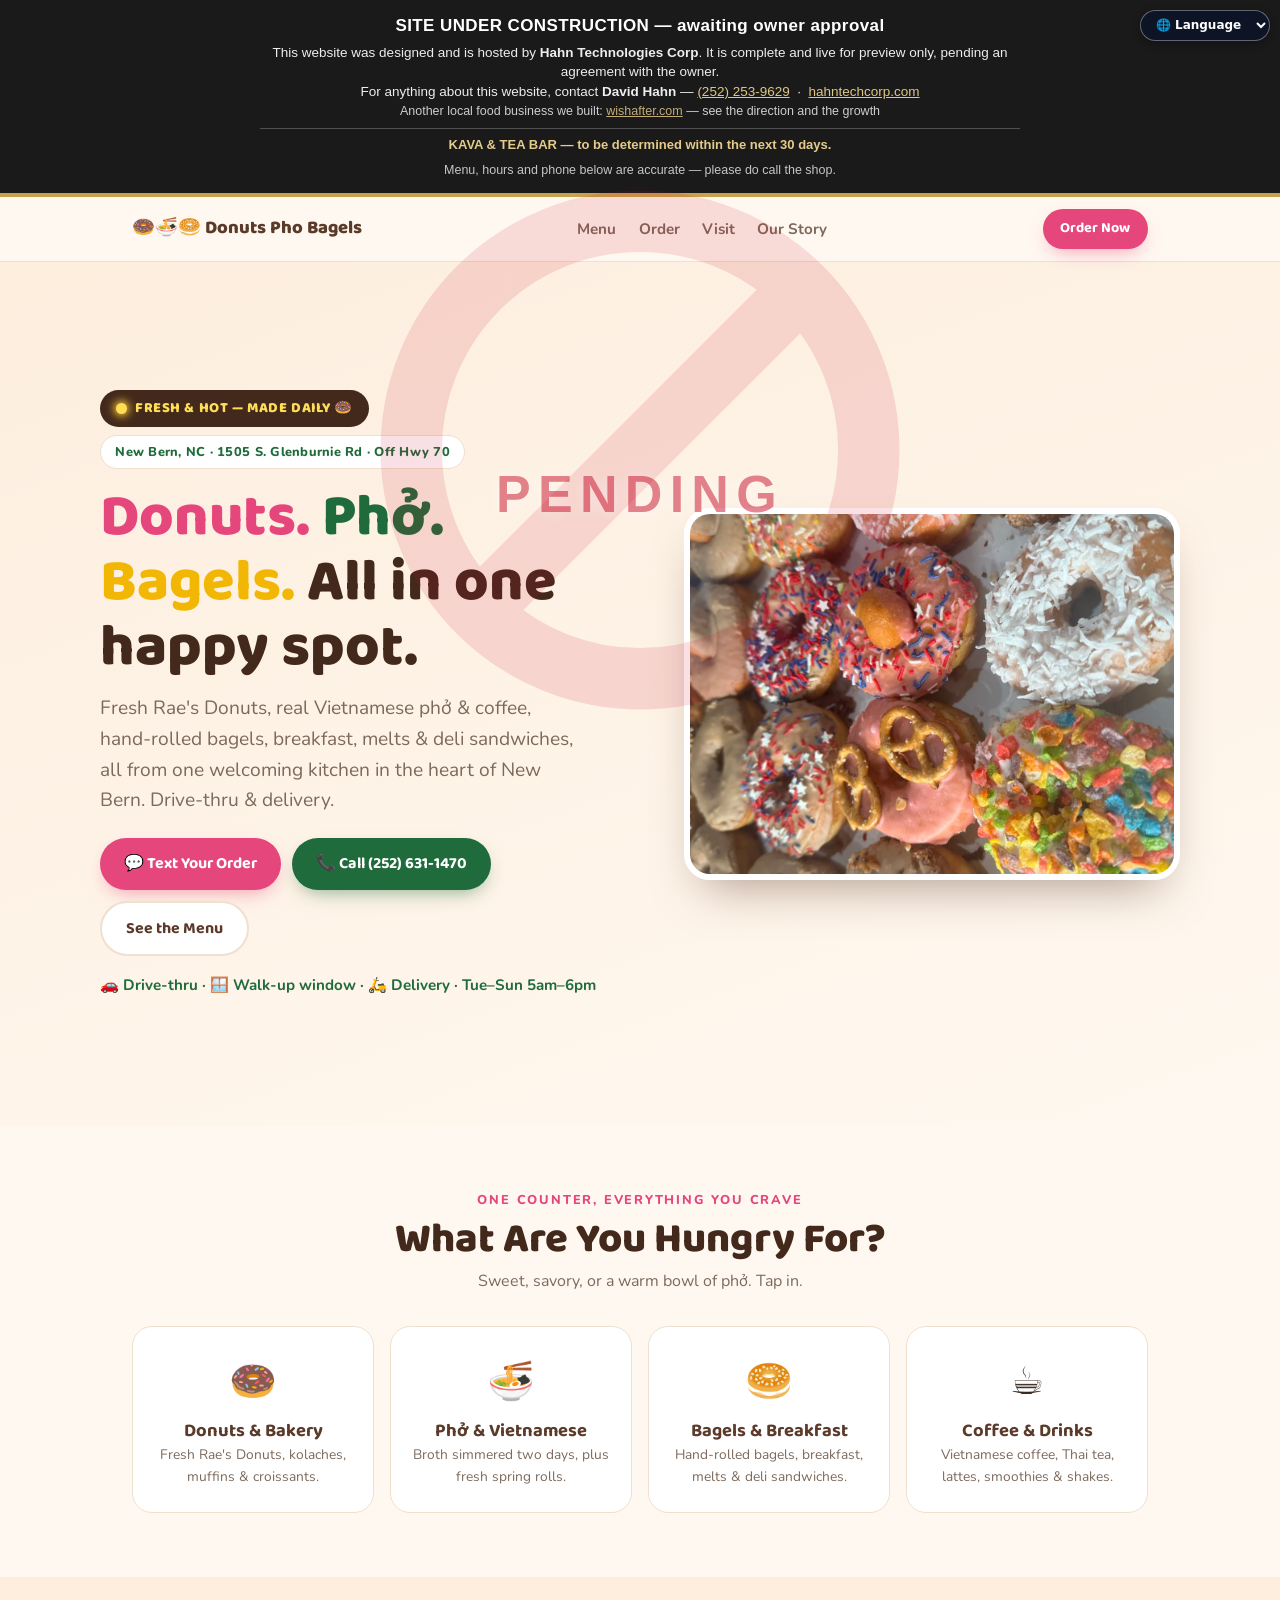
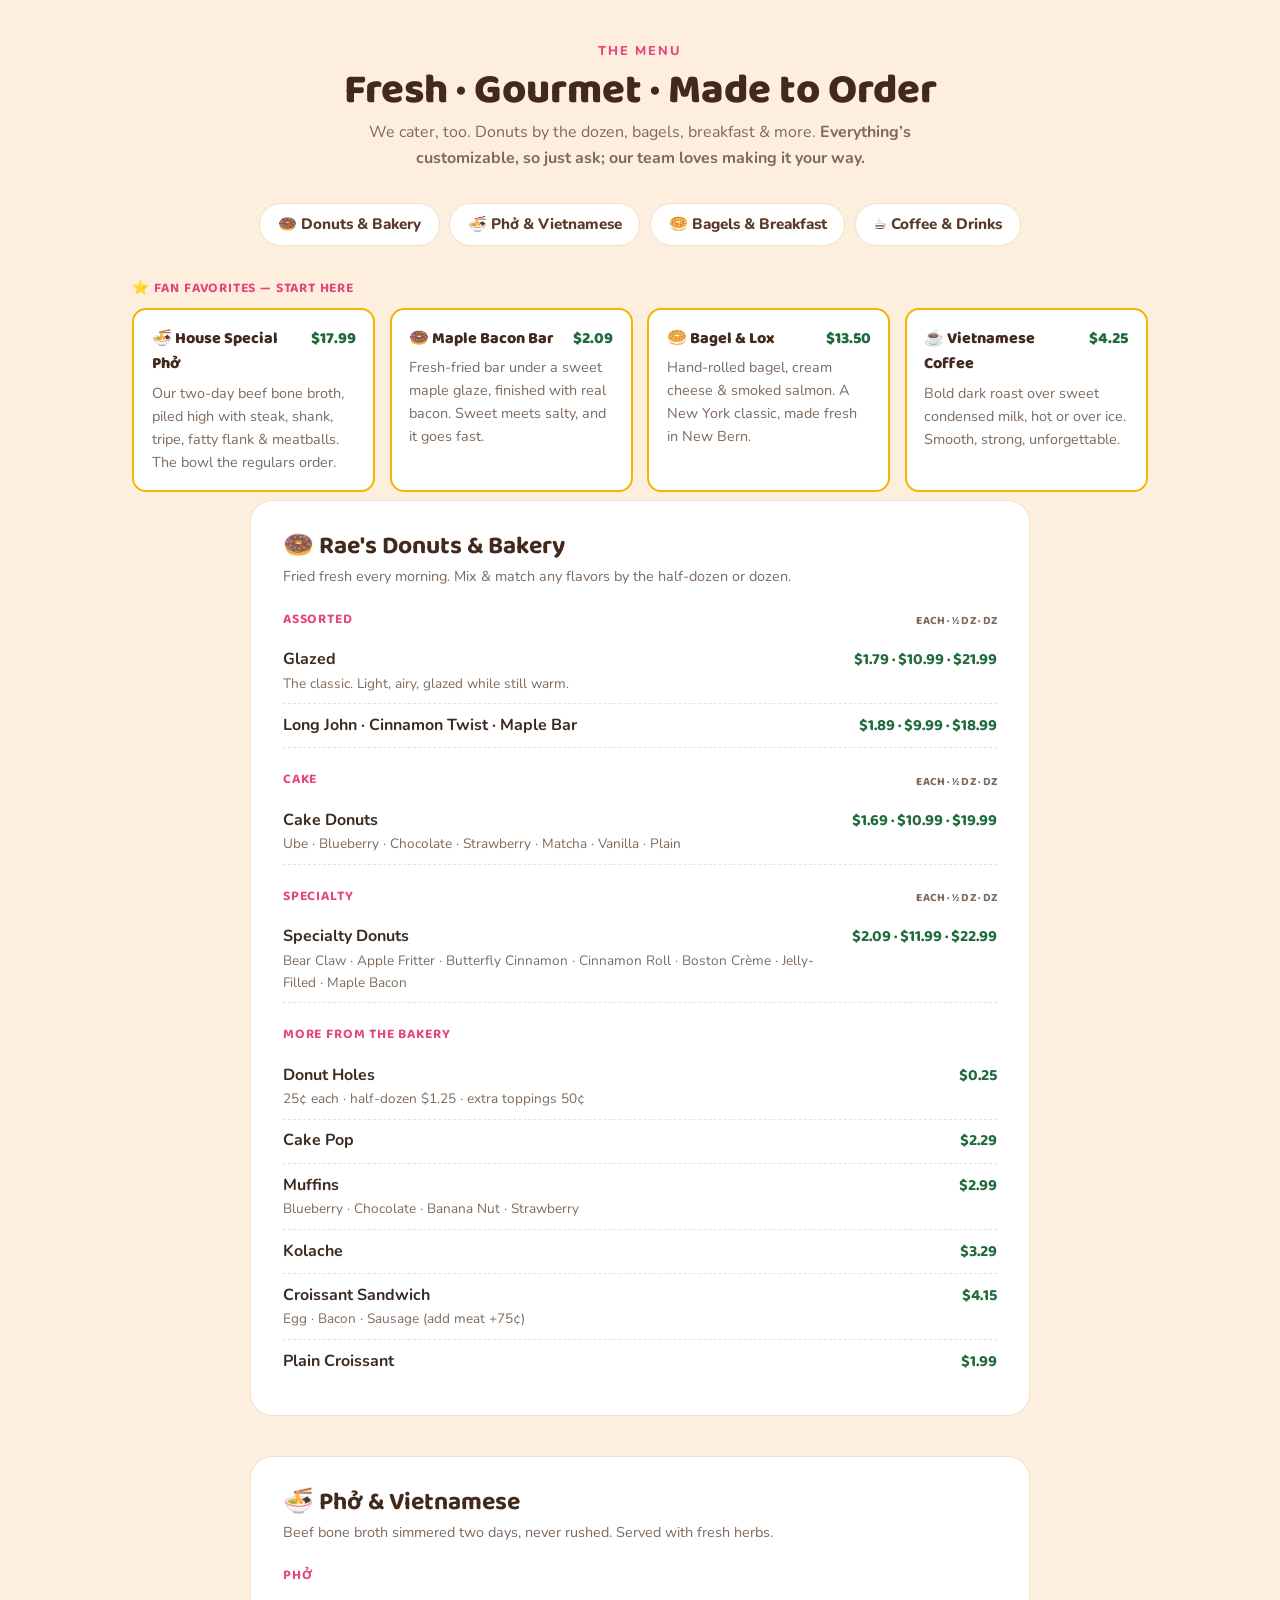
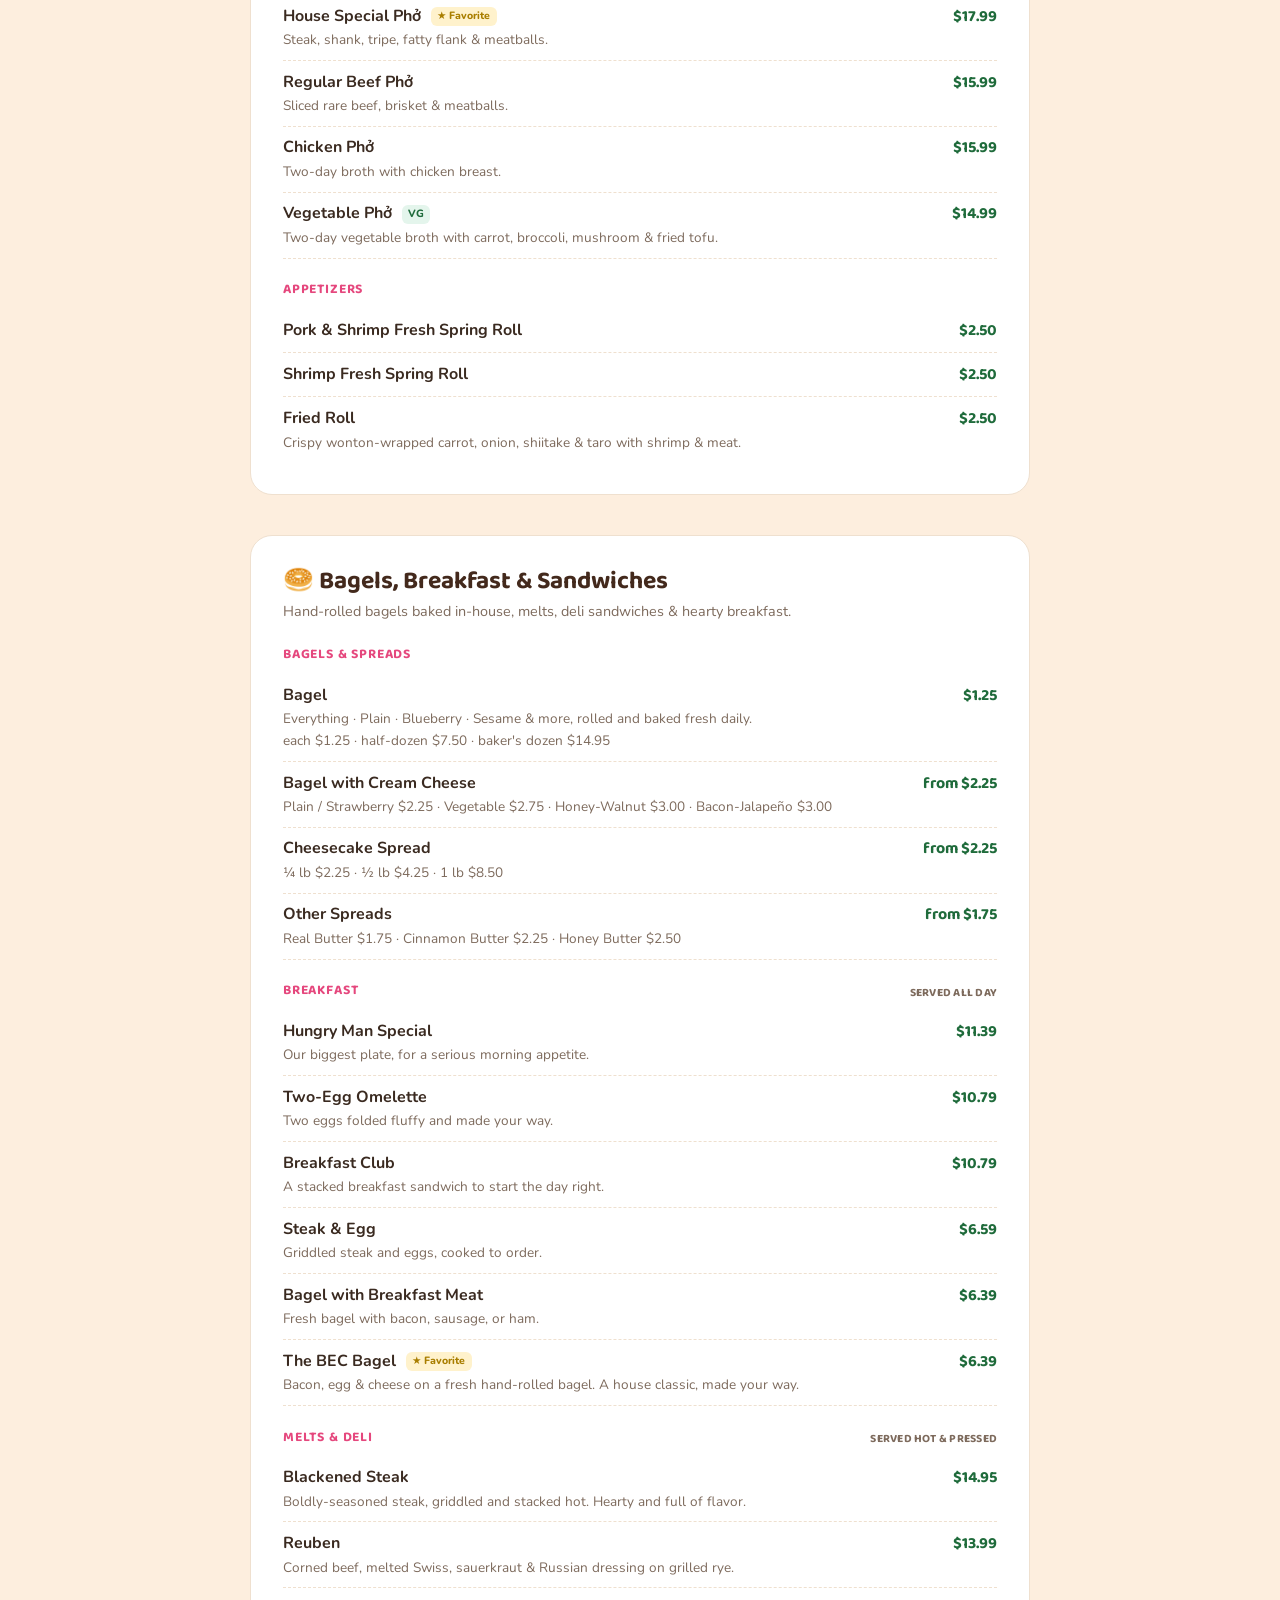
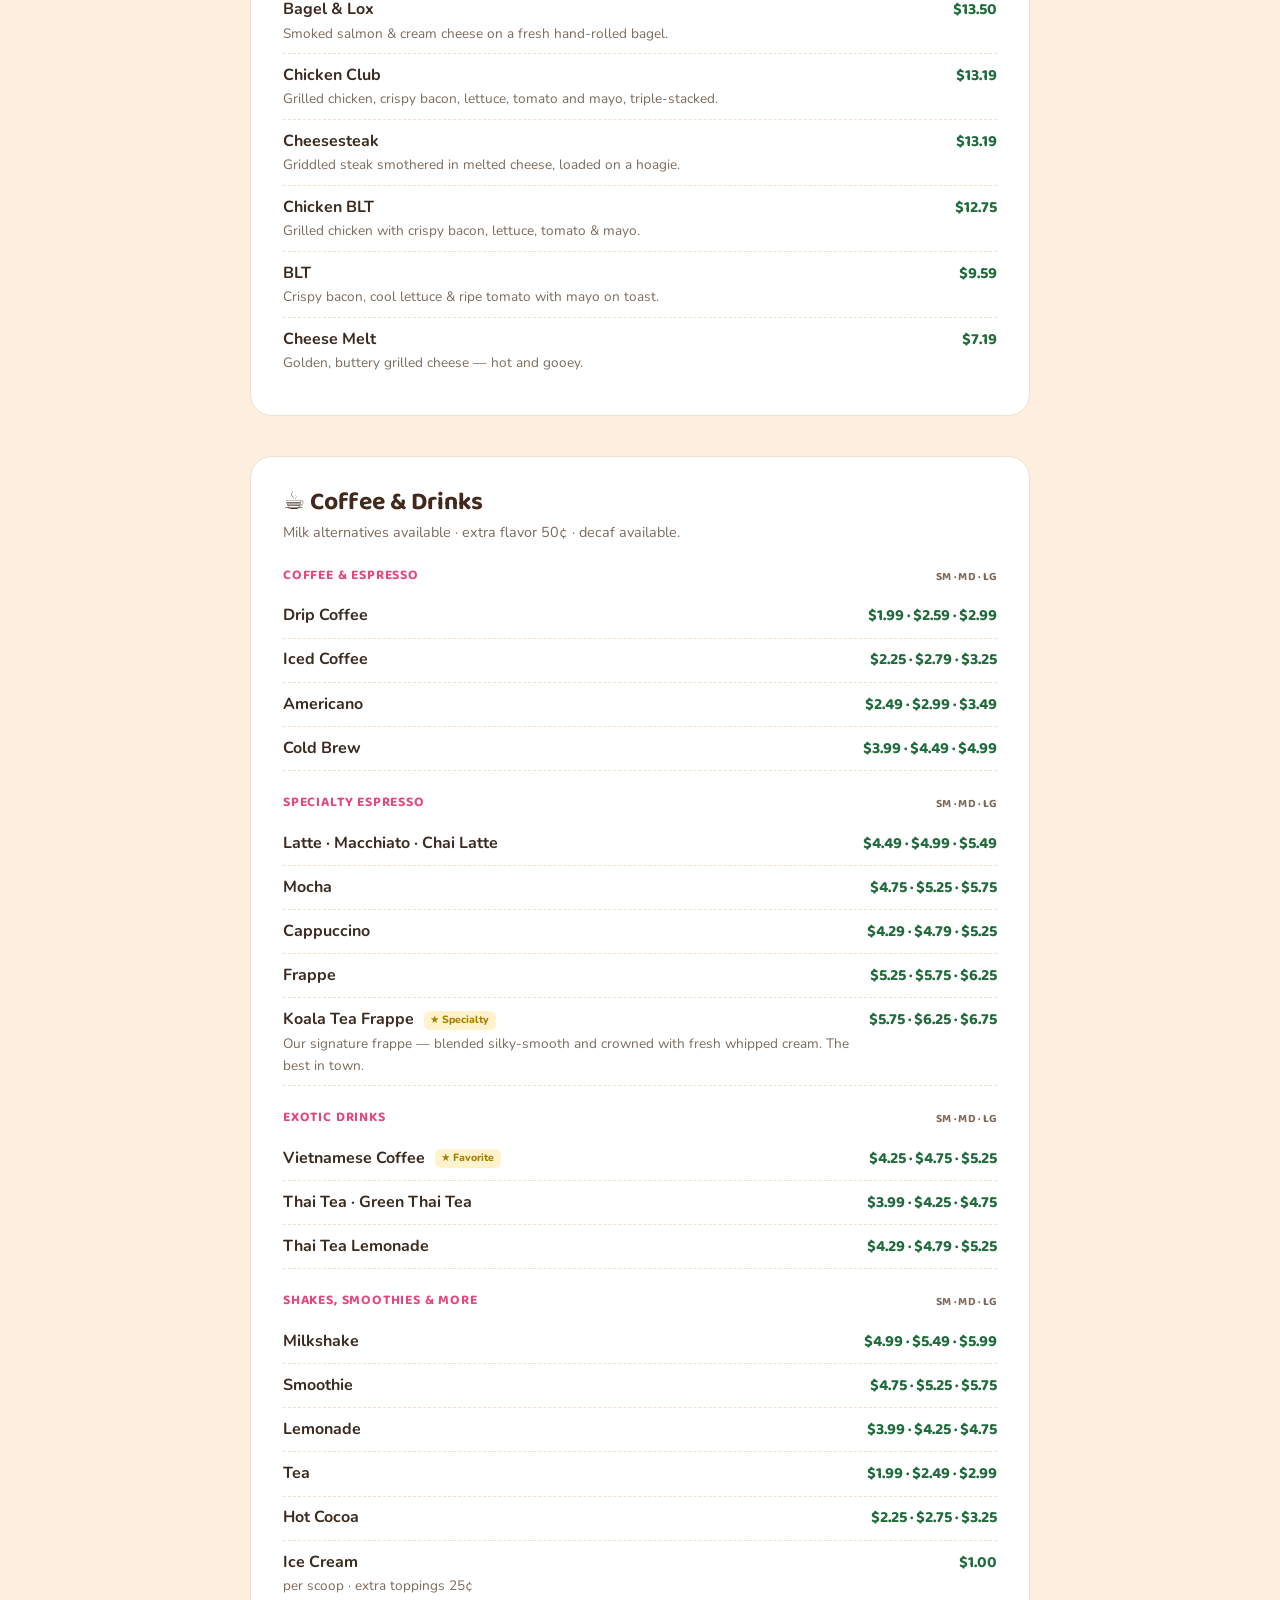
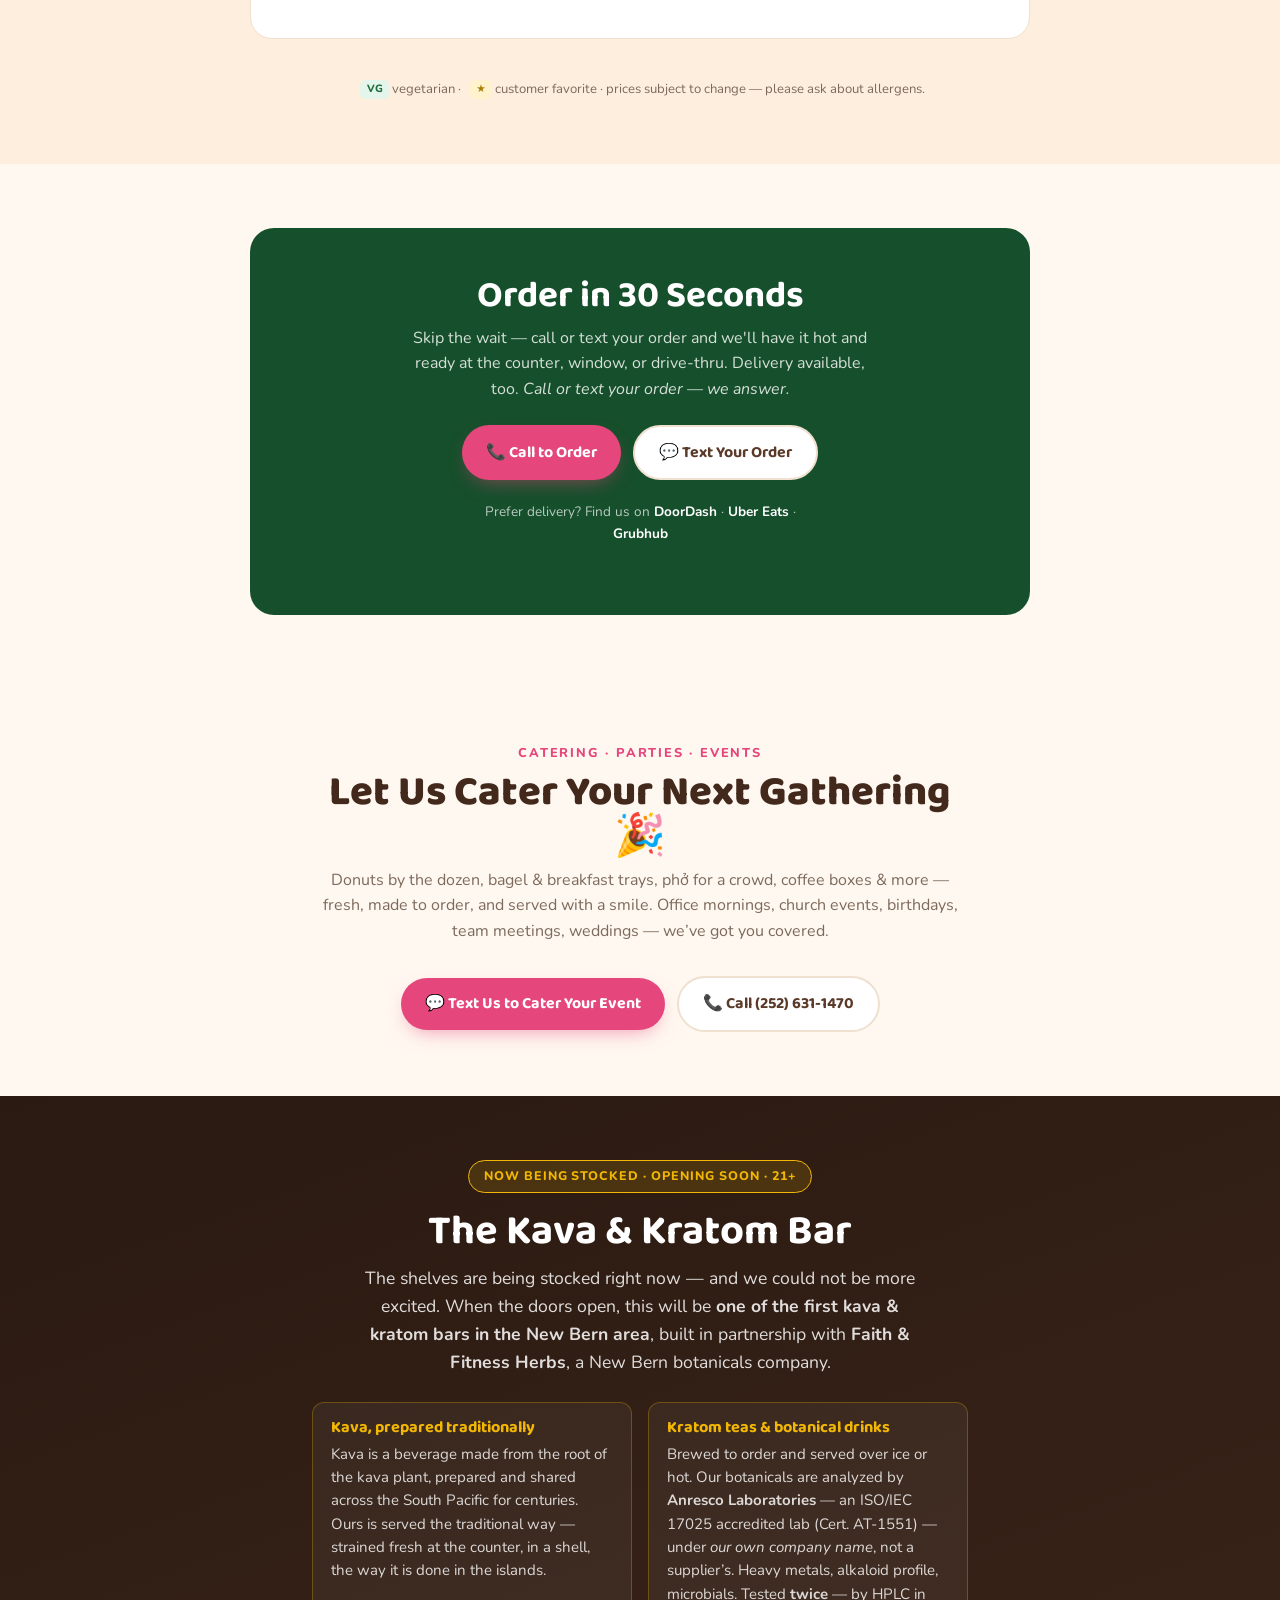
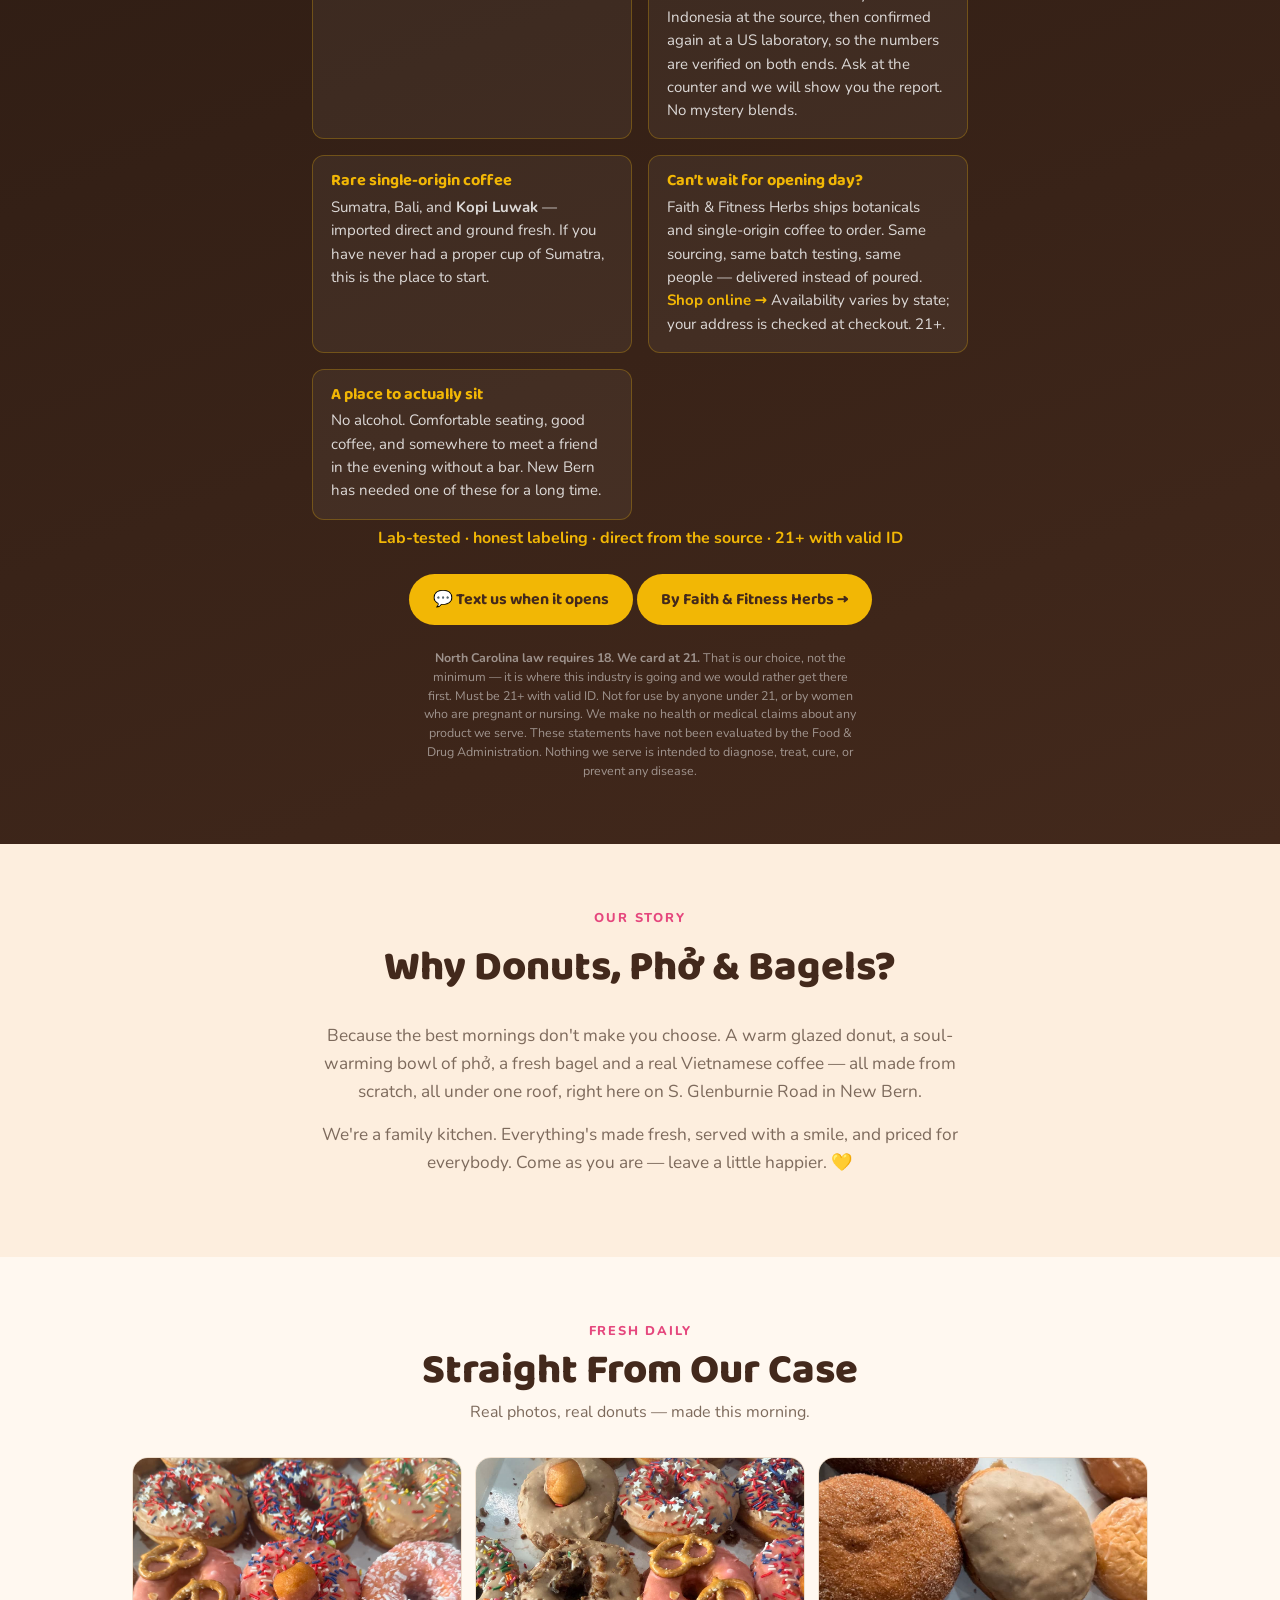
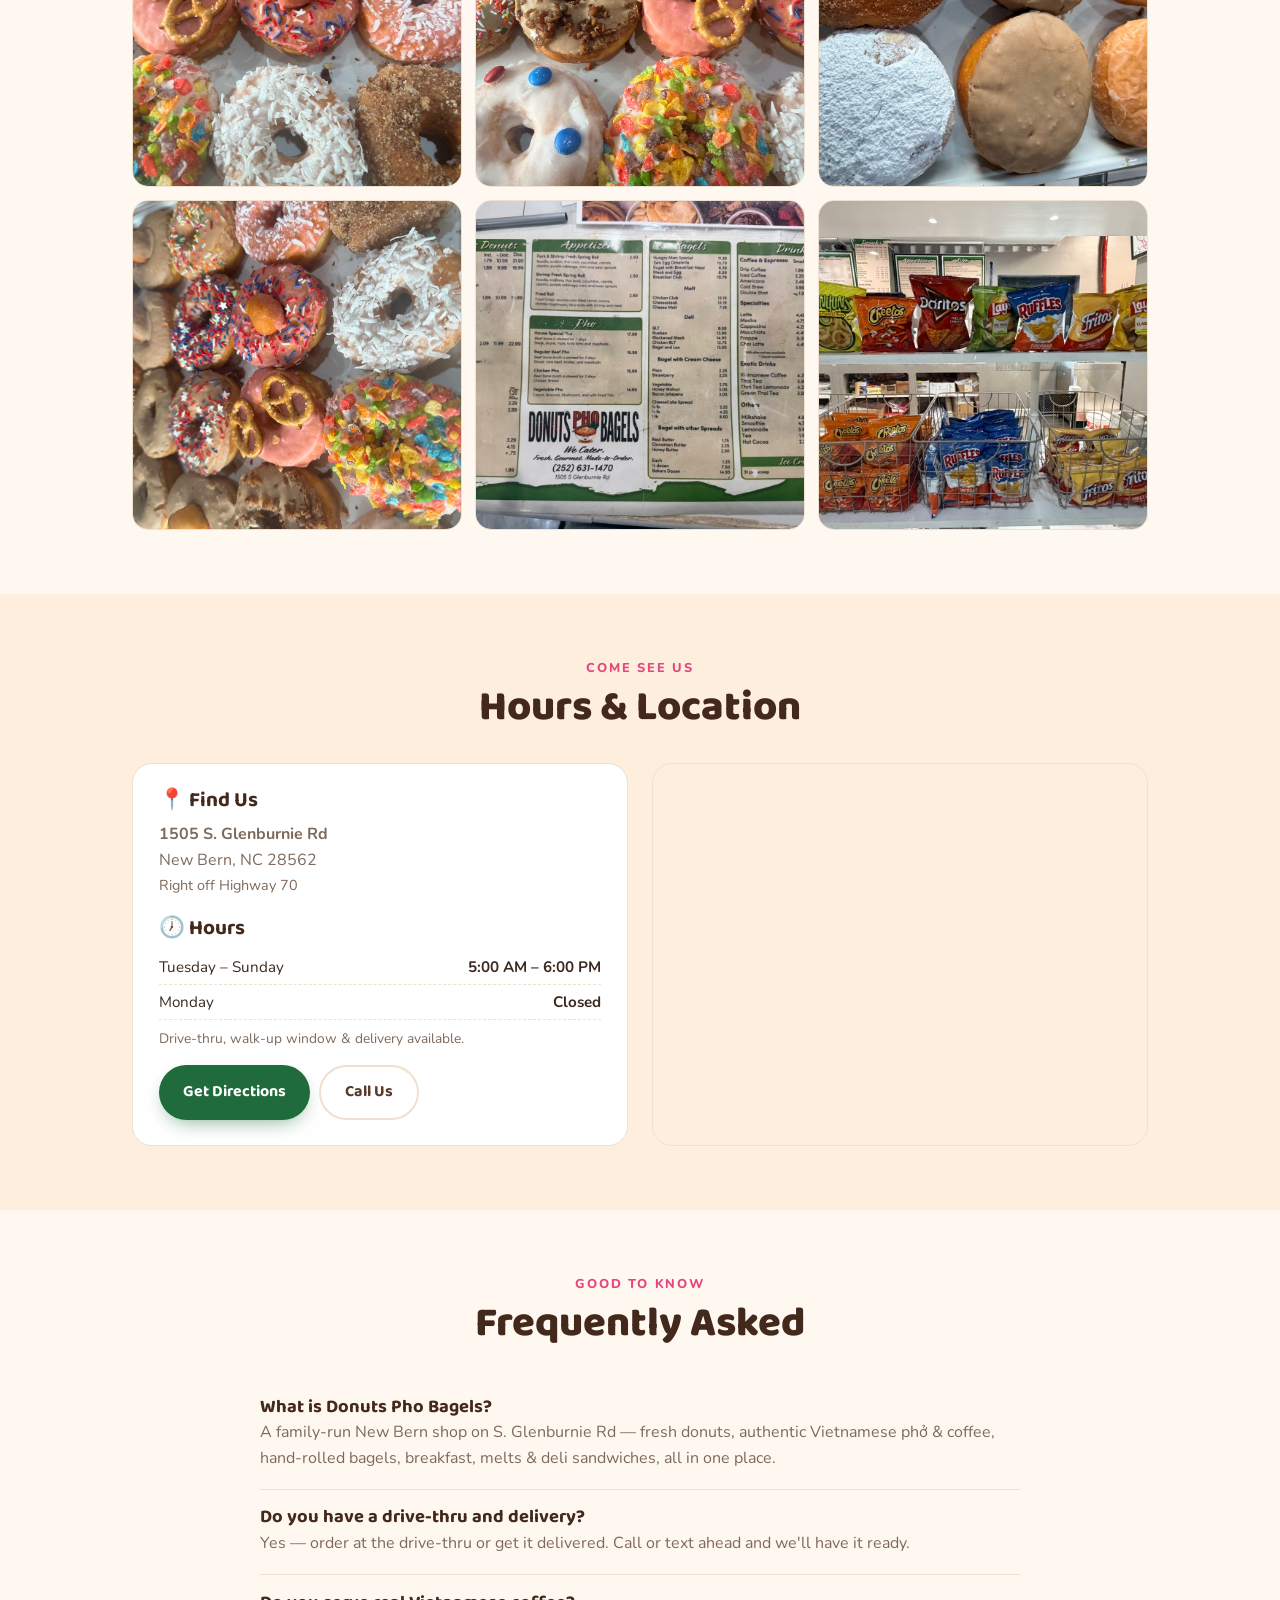
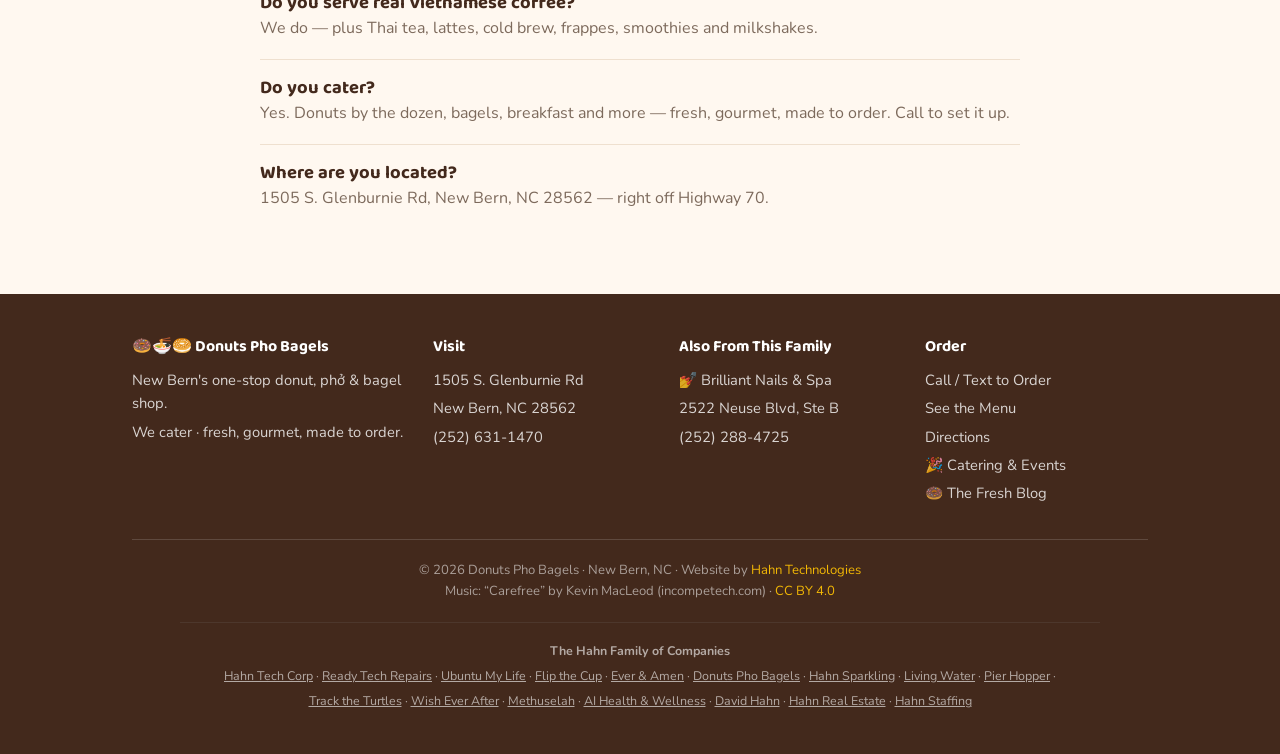
==== commit 1e4b1f80: "Family cleanup: remove Koala Tea (sold) and Red Sea Rentals (closed) listings; public number 252-253" ====
--- a/index.html
+++ b/index.html
@@ -613,7 +613,7 @@
   
     <div class="hahn-family-row" style="max-width:920px;margin:1.3rem auto 0;padding:1rem clamp(1rem,4vw,2rem) 0;box-sizing:border-box;overflow-wrap:anywhere;border-top:1px solid rgba(128,128,128,.22);font-size:.78rem;line-height:2;text-align:center;opacity:.75">
       <strong>The Hahn Family of Companies</strong><br>
-      <a href="https://hahntechcorp.com" style="color:inherit;text-decoration:underline">Hahn Tech Corp</a> · <a href="https://koalateakratom.com" style="color:inherit;text-decoration:underline">Koala Tea Kratom</a> · <a href="https://red-sea-rentals.com/?v=1" style="color:inherit;text-decoration:underline">Red Sea Rentals</a> · <a href="https://readytechrepairs.com" style="color:inherit;text-decoration:underline">Ready Tech Repairs</a> · <a href="https://ubuntumylife.com" style="color:inherit;text-decoration:underline">Ubuntu My Life</a> · <a href="https://flipthecupfinancials.com" style="color:inherit;text-decoration:underline">Flip the Cup</a> · <a href="https://everandamen.org" style="color:inherit;text-decoration:underline">Ever & Amen</a> · <a href="https://donutsphobagels.com" style="color:inherit;text-decoration:underline">Donuts Pho Bagels</a> · <a href="https://hahnsparkling.com" style="color:inherit;text-decoration:underline">Hahn Sparkling</a> · <a href="https://livingwaterdelivered.com" style="color:inherit;text-decoration:underline">Living Water</a> · <a href="https://fishingpierhopper.com" style="color:inherit;text-decoration:underline">Pier Hopper</a> · <a href="https://tortugueroturtles.com" style="color:inherit;text-decoration:underline">Track the Turtles</a> · <a href="https://wishafter.com" style="color:inherit;text-decoration:underline">Wish Ever After</a> · <a href="https://methuselahmoney.com" style="color:inherit;text-decoration:underline">Methuselah</a> · <a href="https://aihealthnwellness.com" style="color:inherit;text-decoration:underline">AI Health & Wellness</a> · <a href="https://davidworthingtonhahn.com" style="color:inherit;text-decoration:underline">David Hahn</a> · <a href="https://dhahn402.github.io/hahn-realestate/" style="color:inherit;text-decoration:underline">Hahn Real Estate</a> · <a href="https://dhahn402.github.io/hahn-staffing/" style="color:inherit;text-decoration:underline">Hahn Staffing</a>
+      <a href="https://hahntechcorp.com" style="color:inherit;text-decoration:underline">Hahn Tech Corp</a> · <a href="https://readytechrepairs.com" style="color:inherit;text-decoration:underline">Ready Tech Repairs</a> · <a href="https://ubuntumylife.com" style="color:inherit;text-decoration:underline">Ubuntu My Life</a> · <a href="https://flipthecupfinancials.com" style="color:inherit;text-decoration:underline">Flip the Cup</a> · <a href="https://everandamen.org" style="color:inherit;text-decoration:underline">Ever & Amen</a> · <a href="https://donutsphobagels.com" style="color:inherit;text-decoration:underline">Donuts Pho Bagels</a> · <a href="https://hahnsparkling.com" style="color:inherit;text-decoration:underline">Hahn Sparkling</a> · <a href="https://livingwaterdelivered.com" style="color:inherit;text-decoration:underline">Living Water</a> · <a href="https://fishingpierhopper.com" style="color:inherit;text-decoration:underline">Pier Hopper</a> · <a href="https://tortugueroturtles.com" style="color:inherit;text-decoration:underline">Track the Turtles</a> · <a href="https://wishafter.com" style="color:inherit;text-decoration:underline">Wish Ever After</a> · <a href="https://methuselahmoney.com" style="color:inherit;text-decoration:underline">Methuselah</a> · <a href="https://aihealthnwellness.com" style="color:inherit;text-decoration:underline">AI Health & Wellness</a> · <a href="https://davidworthingtonhahn.com" style="color:inherit;text-decoration:underline">David Hahn</a> · <a href="https://dhahn402.github.io/hahn-realestate/" style="color:inherit;text-decoration:underline">Hahn Real Estate</a> · <a href="https://dhahn402.github.io/hahn-staffing/" style="color:inherit;text-decoration:underline">Hahn Staffing</a>
     </div>
   </footer>
 
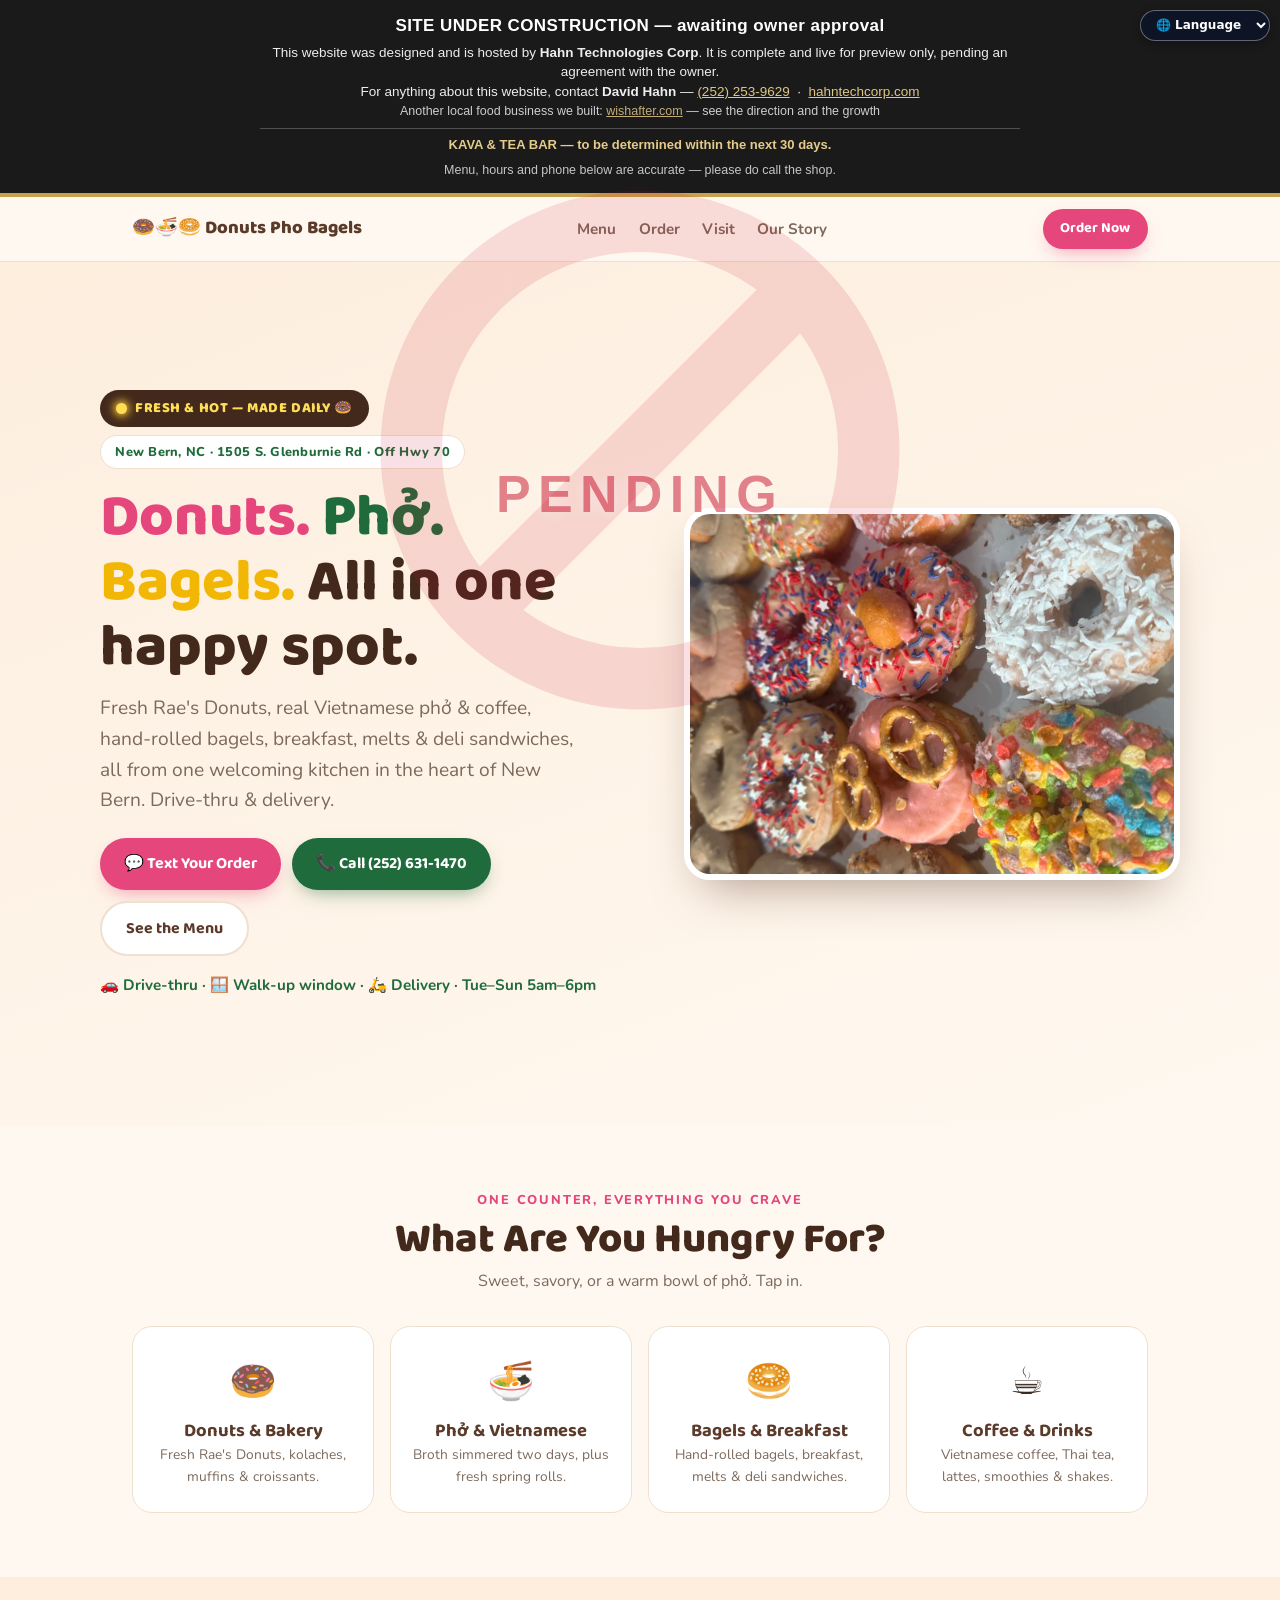
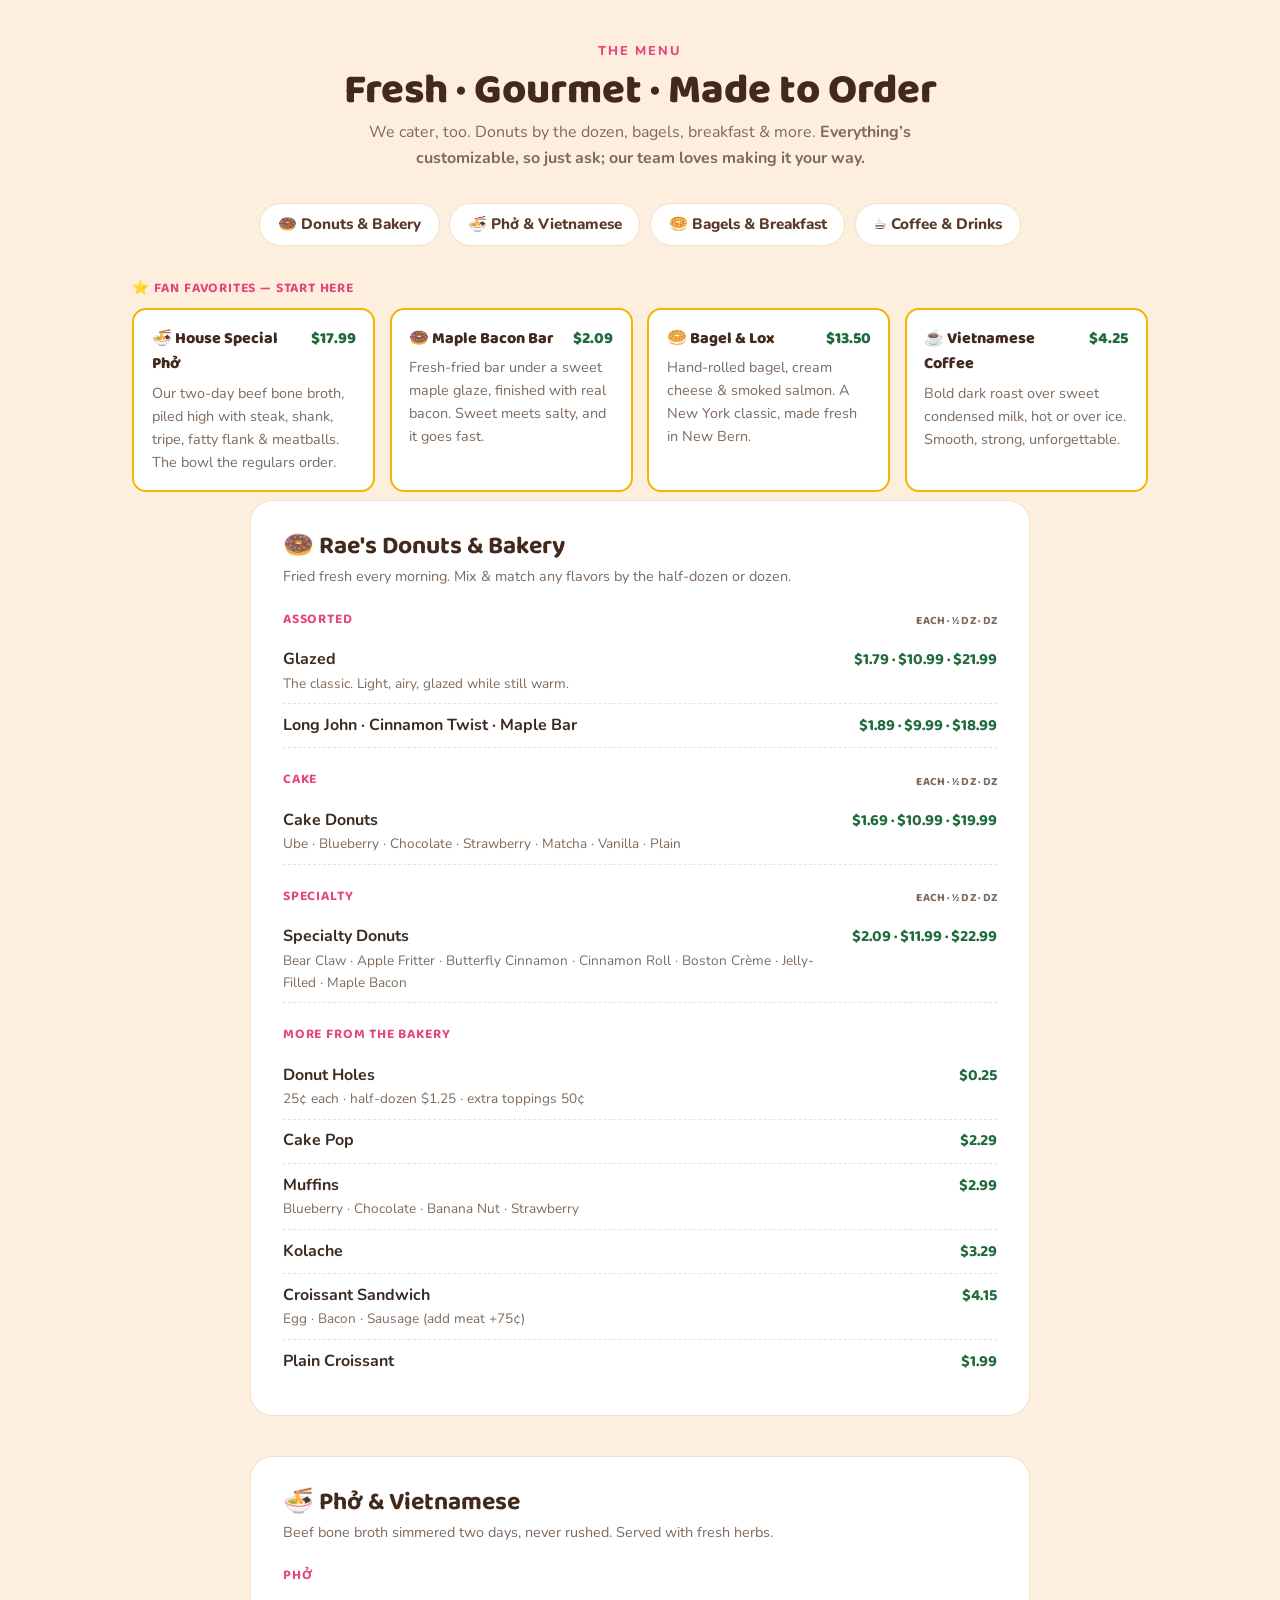
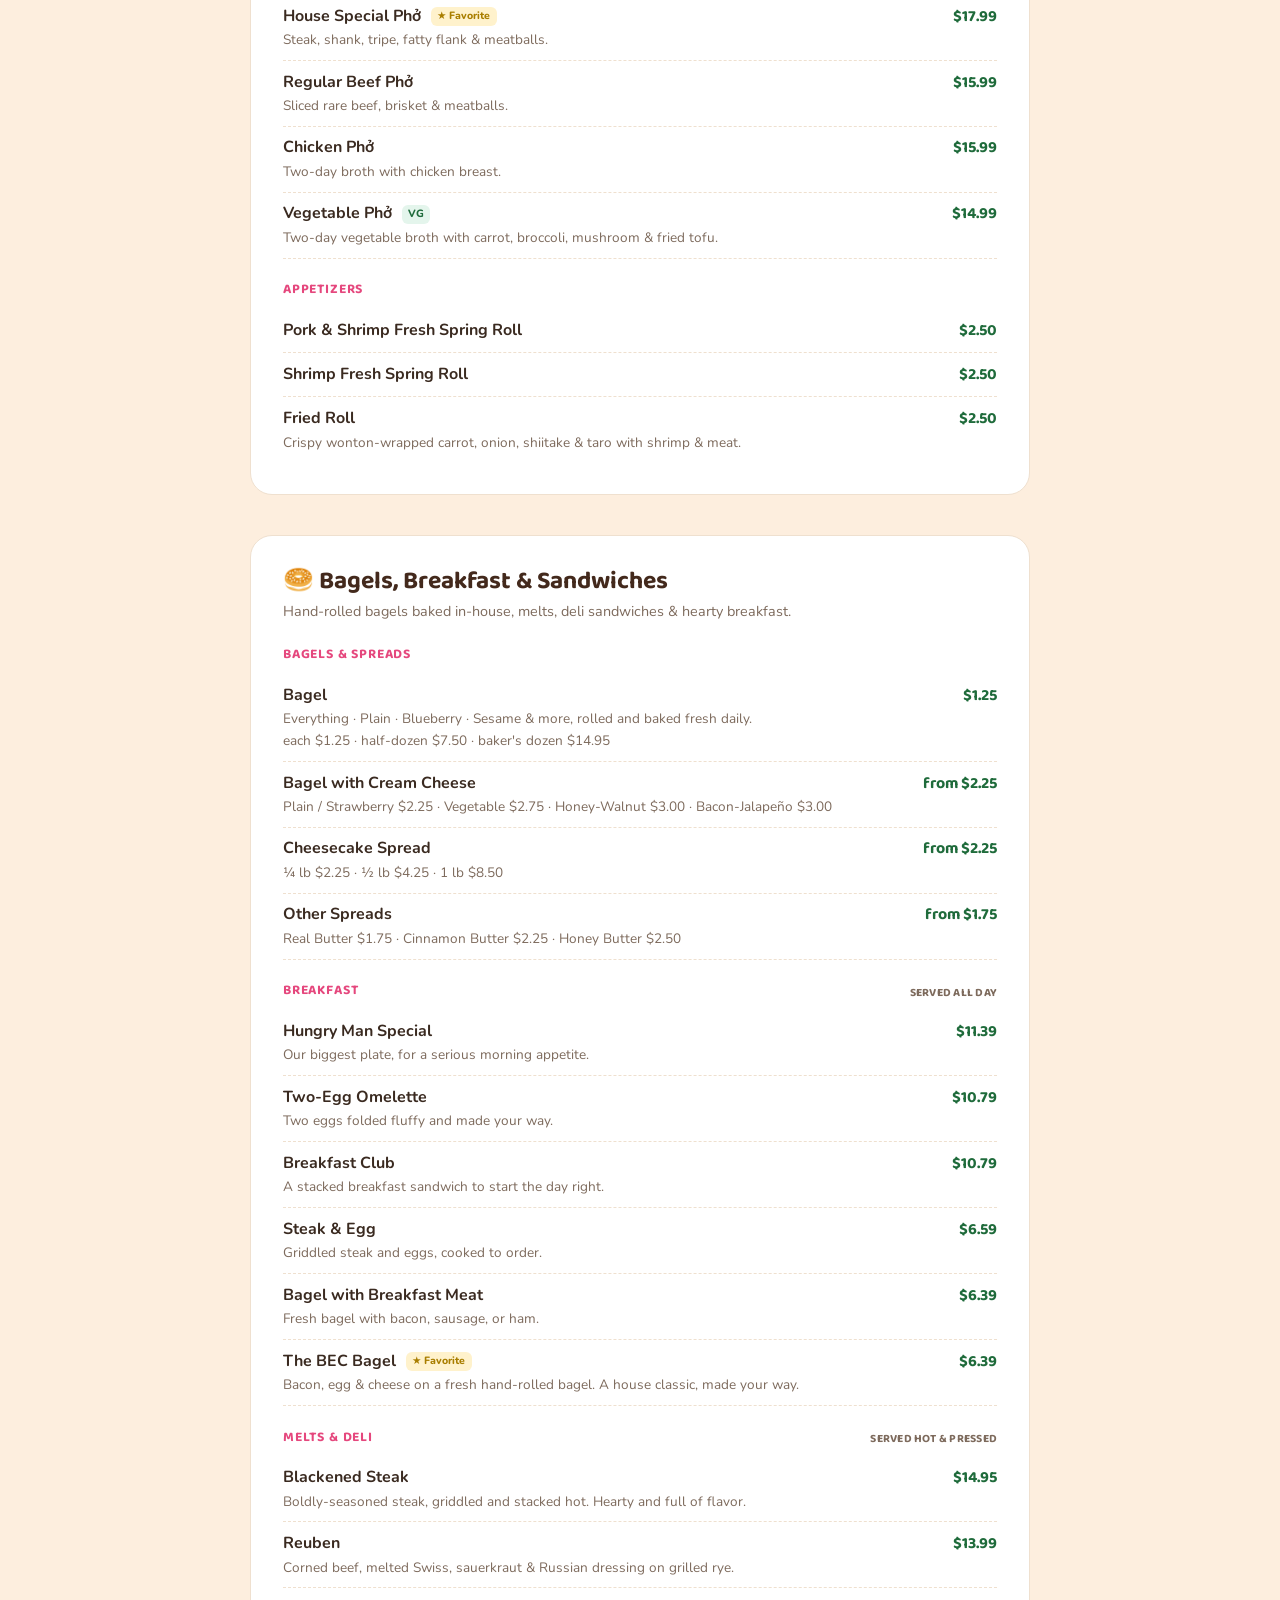
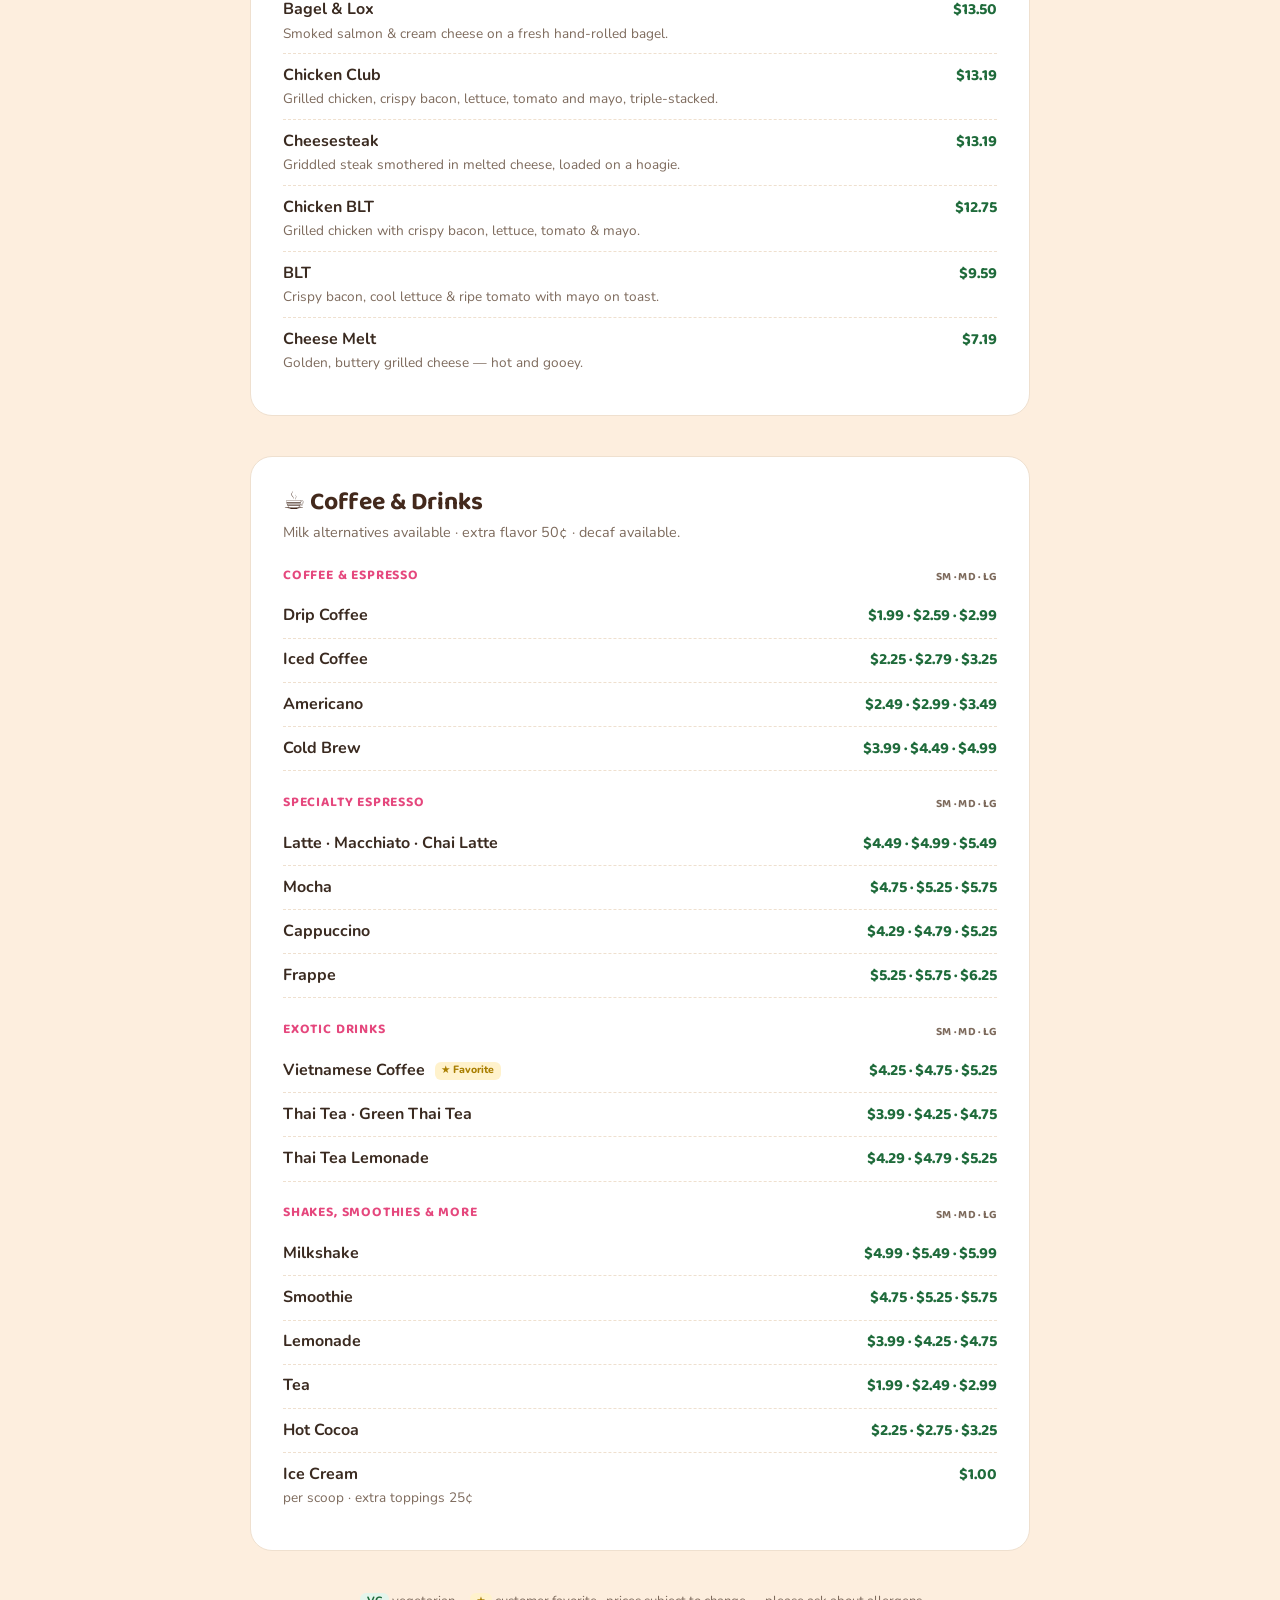
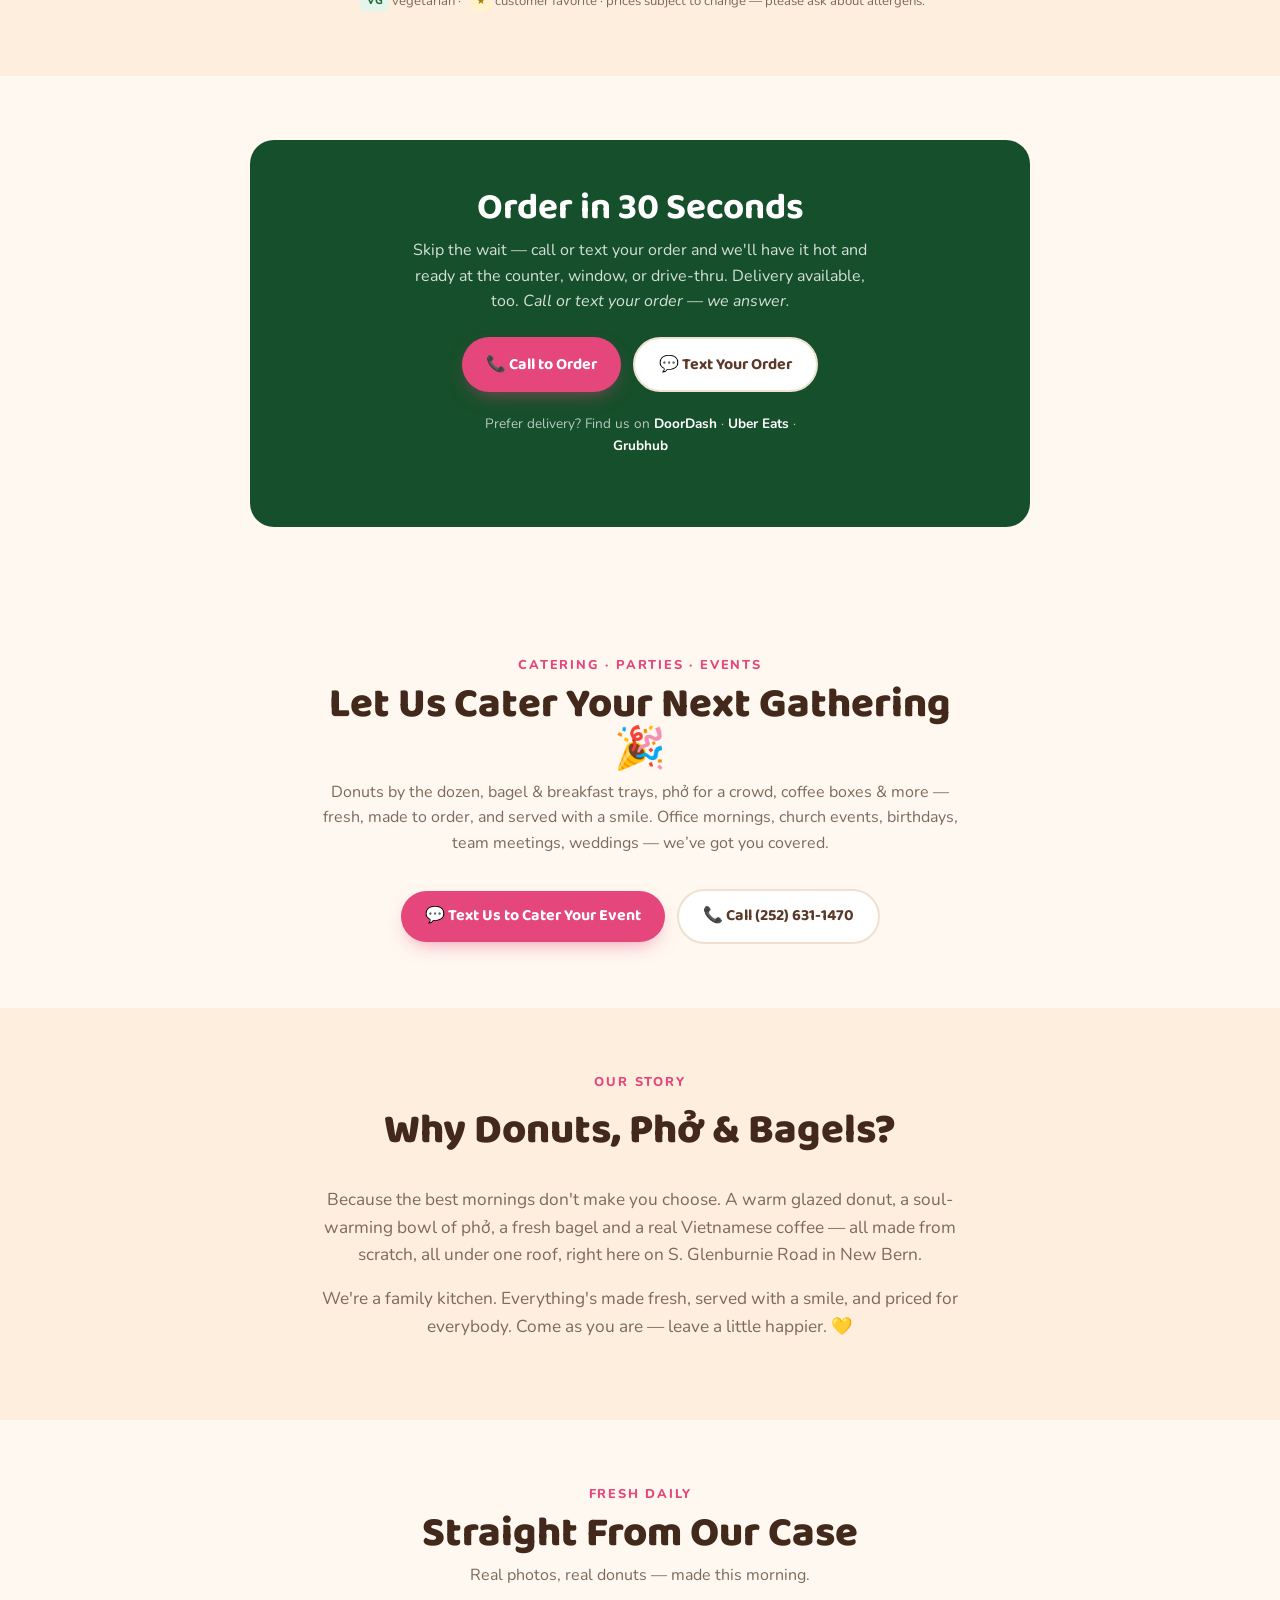
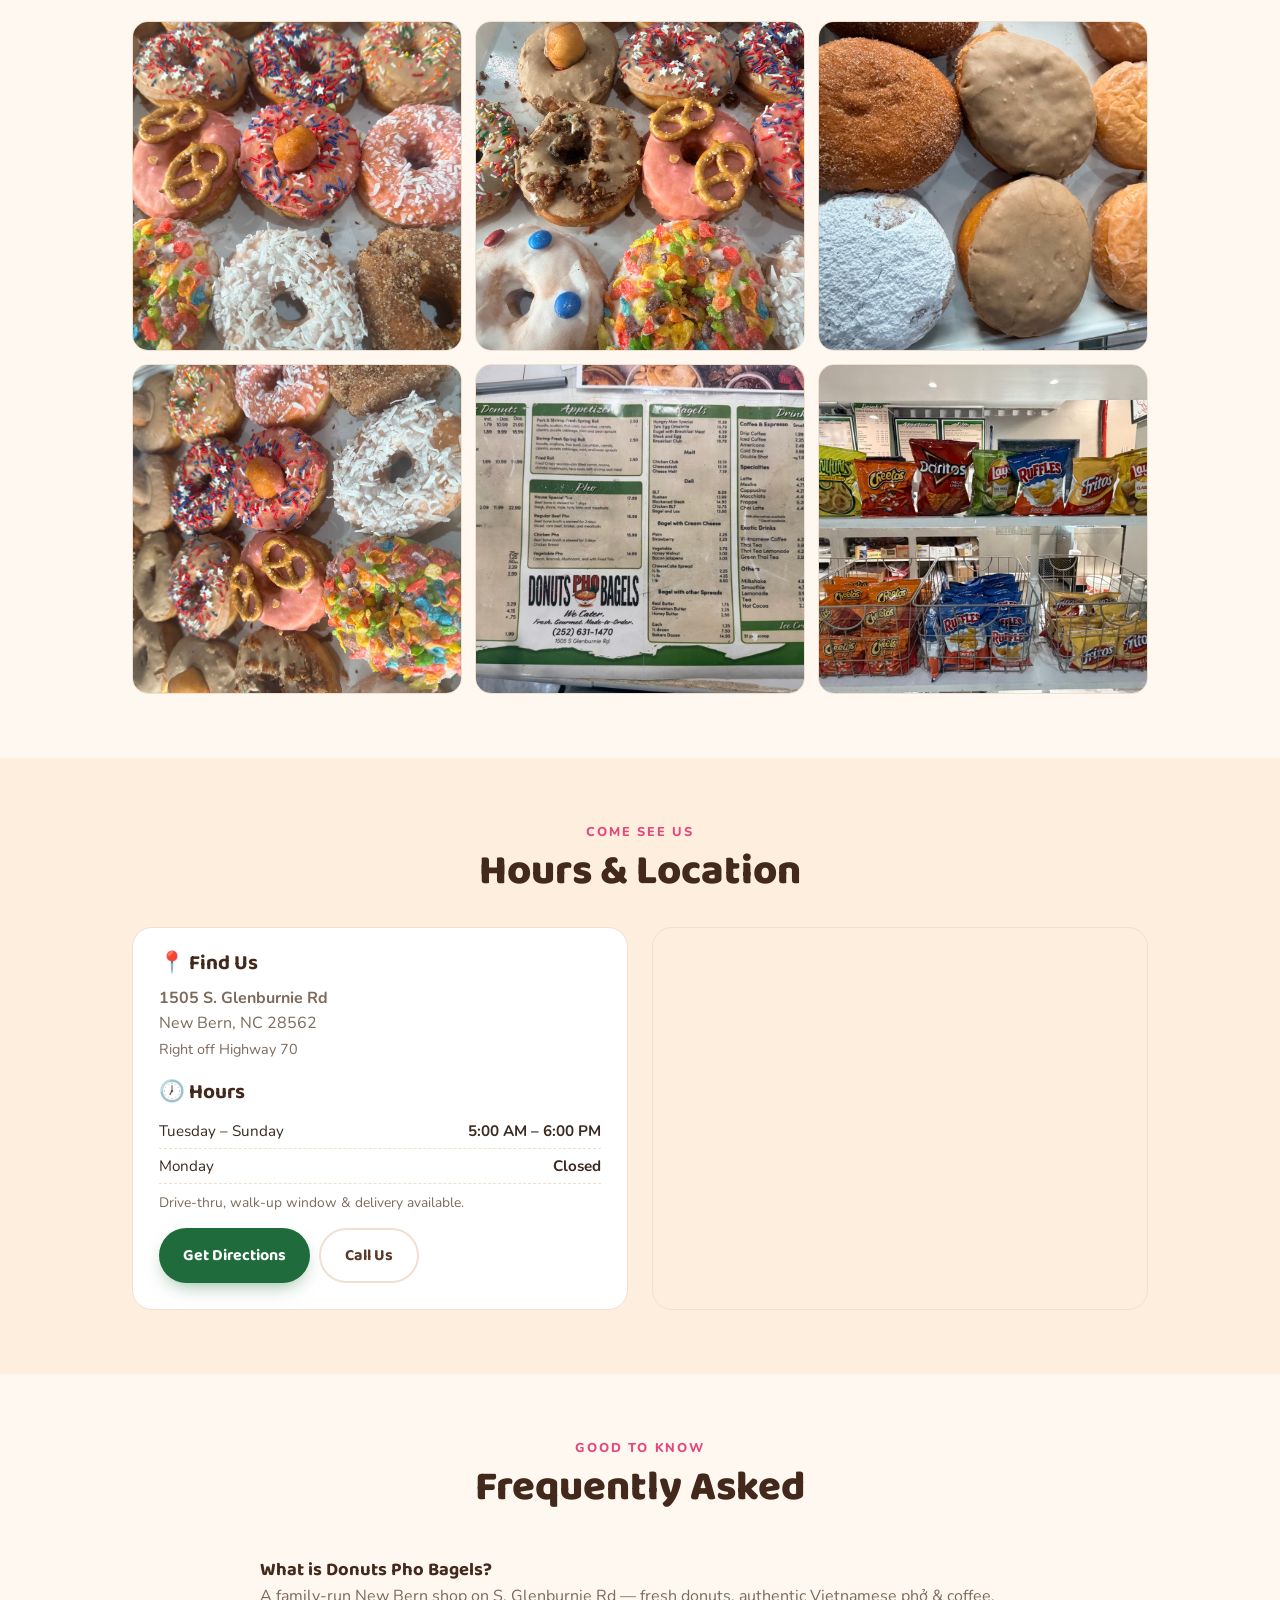
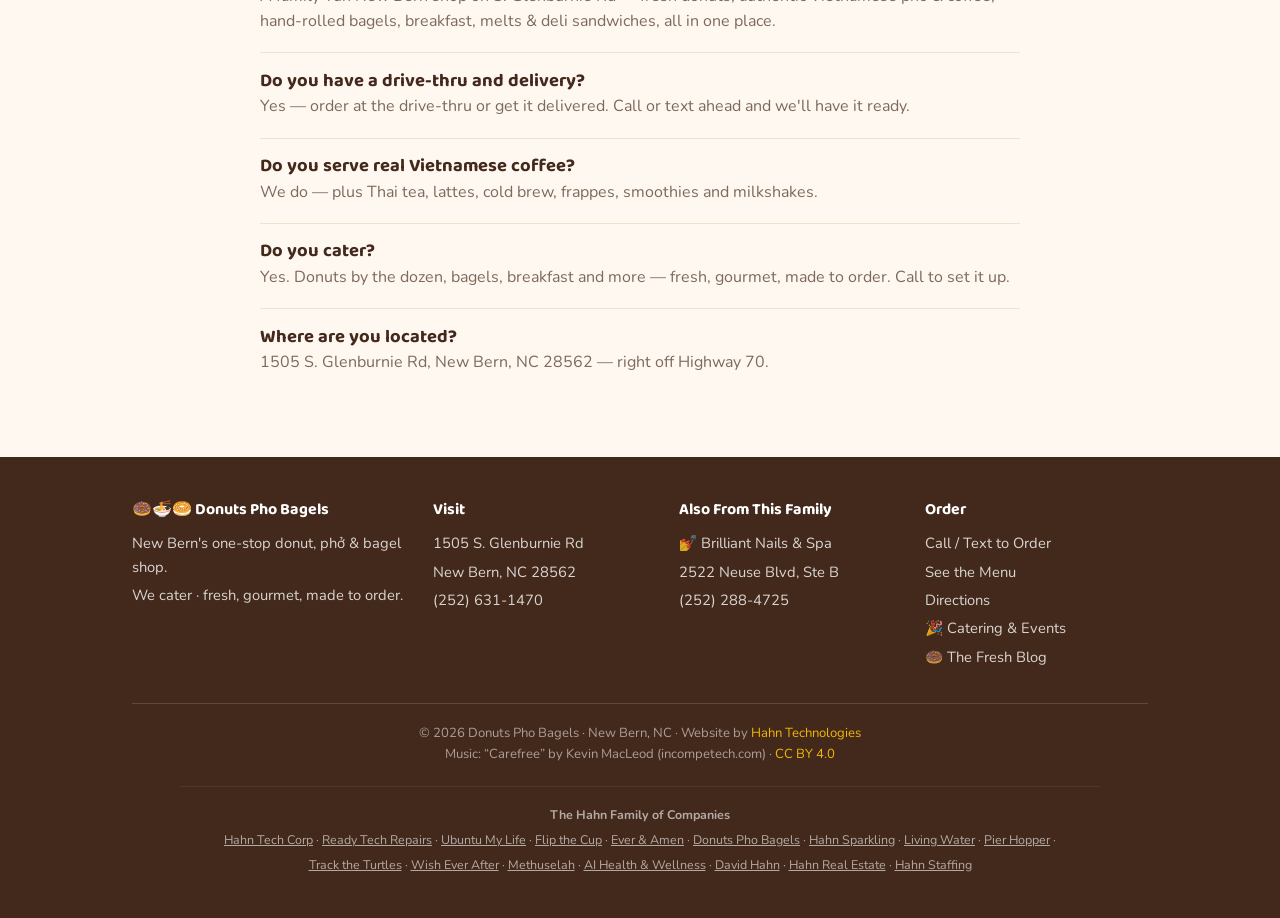
==== commit e80ab6f7: "Remove Koala Tea / Faith & Fitness Herbs content (Koala Tea sold): kava & kratom bar section, Koala " ====
--- a/index.html
+++ b/index.html
@@ -168,22 +168,9 @@
     .float-order{position:fixed;bottom:16px;right:16px;z-index:60;display:none}
     @media(max-width:820px){.float-order{display:inline-flex}}
 
-    /* Kava + Kratom Bar (coming soon) */
-    .kavabar{background:linear-gradient(160deg,#2a1a12,#43291c);color:#fff}
-    .kava-inner{max-width:720px;margin:0 auto;text-align:center}
-    .kava-badge{display:inline-block;background:rgba(242,183,5,.15);border:1px solid var(--gold);color:var(--gold);font-weight:800;font-size:.78rem;letter-spacing:.08em;text-transform:uppercase;padding:.35rem .9rem;border-radius:999px}
-    .kavabar h2{color:#fff;font-size:clamp(1.8rem,4vw,2.6rem);margin:1rem 0 .6rem}
-    .kava-lead{color:rgba(255,255,255,.85);font-size:1.1rem;max-width:52ch;margin:0 auto .6rem}
-    .kava-sub{color:var(--gold);font-weight:700;margin-bottom:1.4rem}
     .btn-gold{background:var(--gold);color:#43291c}
     .btn-gold:hover{background:#d9a400;transform:translateY(-2px)}
-    .kava-disc{color:rgba(255,255,255,.5);font-size:.78rem;max-width:62ch;margin:1.5rem auto 0;line-height:1.5}
-
-    .kava-grid{display:grid;grid-template-columns:1fr 1fr;gap:1rem;margin:1.6rem 0 .4rem;text-align:left}
-    @media(max-width:700px){.kava-grid{grid-template-columns:1fr}}
-    .kava-card{background:rgba(255,255,255,.05);border:1px solid rgba(242,183,5,.28);border-radius:12px;padding:1rem 1.1rem}
-    .kava-card h3{color:var(--gold);font-size:1.02rem;margin:0 0 .35rem}
-    .kava-card p{color:rgba(255,255,255,.82);font-size:.94rem;line-height:1.55;margin:0}
+
 
     /* Under construction */
     .construction-bar{background:var(--gold);color:#43291c;font-family:"Baloo 2";font-weight:800;text-align:center;padding:.6rem 1rem;font-size:.92rem;line-height:1.35}
@@ -409,7 +396,6 @@
         <div class="m-item"><div><span class="name">Mocha</span></div><span class="price">$4.75 · $5.25 · $5.75</span></div>
         <div class="m-item"><div><span class="name">Cappuccino</span></div><span class="price">$4.29 · $4.79 · $5.25</span></div>
         <div class="m-item"><div><span class="name">Frappe</span></div><span class="price">$5.25 · $5.75 · $6.25</span></div>
-        <div class="m-item"><div><span class="name">Koala Tea Frappe <span class="tag star">★ Specialty</span></span><div class="desc">Our signature frappe — blended silky-smooth and crowned with fresh whipped cream. The best in town.</div></div><span class="price">$5.75 · $6.25 · $6.75</span></div>
         <div class="m-cat"><span>Exotic Drinks</span><span class="cols">sm · md · lg</span></div>
         <div class="m-item"><div><span class="name">Vietnamese Coffee <span class="tag star">★ Favorite</span></span></div><span class="price">$4.25 · $4.75 · $5.25</span></div>
         <div class="m-item"><div><span class="name">Thai Tea · Green Thai Tea</span></div><span class="price">$3.99 · $4.25 · $4.75</span></div>
@@ -441,7 +427,6 @@
     </div>
   </section>
 
-  <!-- Coming Soon: Kava + Kratom Bar -->
   <!-- Catering & Events -->
   <section id="catering">
     <div class="wrap">
@@ -458,64 +443,6 @@
     </div>
   </section>
 
-  <section class="kavabar" id="kavabar">
-    <div class="wrap kava-inner">
-      <span class="kava-badge">Now Being Stocked &middot; Opening Soon &middot; 21+</span>
-      <h2>The Kava &amp; Kratom Bar</h2>
-      <p class="kava-lead">The shelves are being stocked right now &mdash; and we could not be more
-      excited. When the doors open, this will be <strong>one of the first kava &amp; kratom bars in the
-      New Bern area</strong>, built in partnership with <strong>Faith &amp; Fitness Herbs</strong>,
-      a New Bern botanicals company.</p>
-
-      <div class="kava-grid">
-        <div class="kava-card">
-          <h3>Kava, prepared traditionally</h3>
-          <p>Kava is a beverage made from the root of the kava plant, prepared and shared across the
-          South Pacific for centuries. Ours is served the traditional way &mdash; strained fresh at the
-          counter, in a shell, the way it is done in the islands.</p>
-        </div>
-        <div class="kava-card">
-          <h3>Kratom teas &amp; botanical drinks</h3>
-          <p>Brewed to order and served over ice or hot. Our botanicals are analyzed by <strong>Anresco
-          Laboratories</strong> &mdash; an ISO/IEC 17025 accredited lab (Cert. AT&#8209;1551) &mdash; under
-          <em>our own company name</em>, not a supplier&rsquo;s. Heavy metals, alkaloid profile, microbials.
-          Tested <strong>twice</strong> &mdash; by HPLC in Indonesia at the source, then confirmed again at a
-          US laboratory, so the numbers are verified on both ends. Ask at the counter and we will show
-          you the report. No mystery blends.</p>
-        </div>
-        <div class="kava-card">
-          <h3>Rare single-origin coffee</h3>
-          <p>Sumatra, Bali, and <strong>Kopi Luwak</strong> &mdash; imported direct and ground fresh.
-          If you have never had a proper cup of Sumatra, this is the place to start.</p>
-        </div>
-        <div class="kava-card">
-          <h3>Can&rsquo;t wait for opening day?</h3>
-          <p>Faith &amp; Fitness Herbs ships botanicals and single-origin coffee to order. Same sourcing,
-          same batch testing, same people &mdash; delivered instead of poured.
-          <a href="https://koalateakratom.com" target="_blank" rel="noopener" style="color:var(--gold);font-weight:700">Shop online &rarr;</a>
-          Availability varies by state; your address is checked at checkout. 21+.</p>
-        </div>
-        <div class="kava-card">
-          <h3>A place to actually sit</h3>
-          <p>No alcohol. Comfortable seating, good coffee, and somewhere to meet a friend in the evening
-          without a bar. New Bern has needed one of these for a long time.</p>
-        </div>
-      </div>
-
-      <p class="kava-sub">Lab-tested &middot; honest labeling &middot; direct from the source &middot;
-      21+ with valid ID</p>
-
-      <a class="btn btn-gold" href="sms:+12526311470">&#128172; Text us when it opens</a>
-      <a class="btn btn-gold" href="https://faithandfitnessherbs.com" target="_blank" rel="noopener">By Faith &amp; Fitness Herbs &rarr;</a>
-
-      <p class="kava-disc"><strong>North Carolina law requires 18. We card at 21.</strong> That is our
-      choice, not the minimum &mdash; it is where this industry is going and we would rather get there
-      first. Must be 21+ with valid ID. Not for use by anyone under 21, or by women who
-      are pregnant or nursing. We make no health or medical claims about any product we serve. These
-      statements have not been evaluated by the Food &amp; Drug Administration. Nothing we serve is
-      intended to diagnose, treat, cure, or prevent any disease.</p>
-    </div>
-  </section>
 
   <!-- Story -->
   <section id="story" class="menu-band">
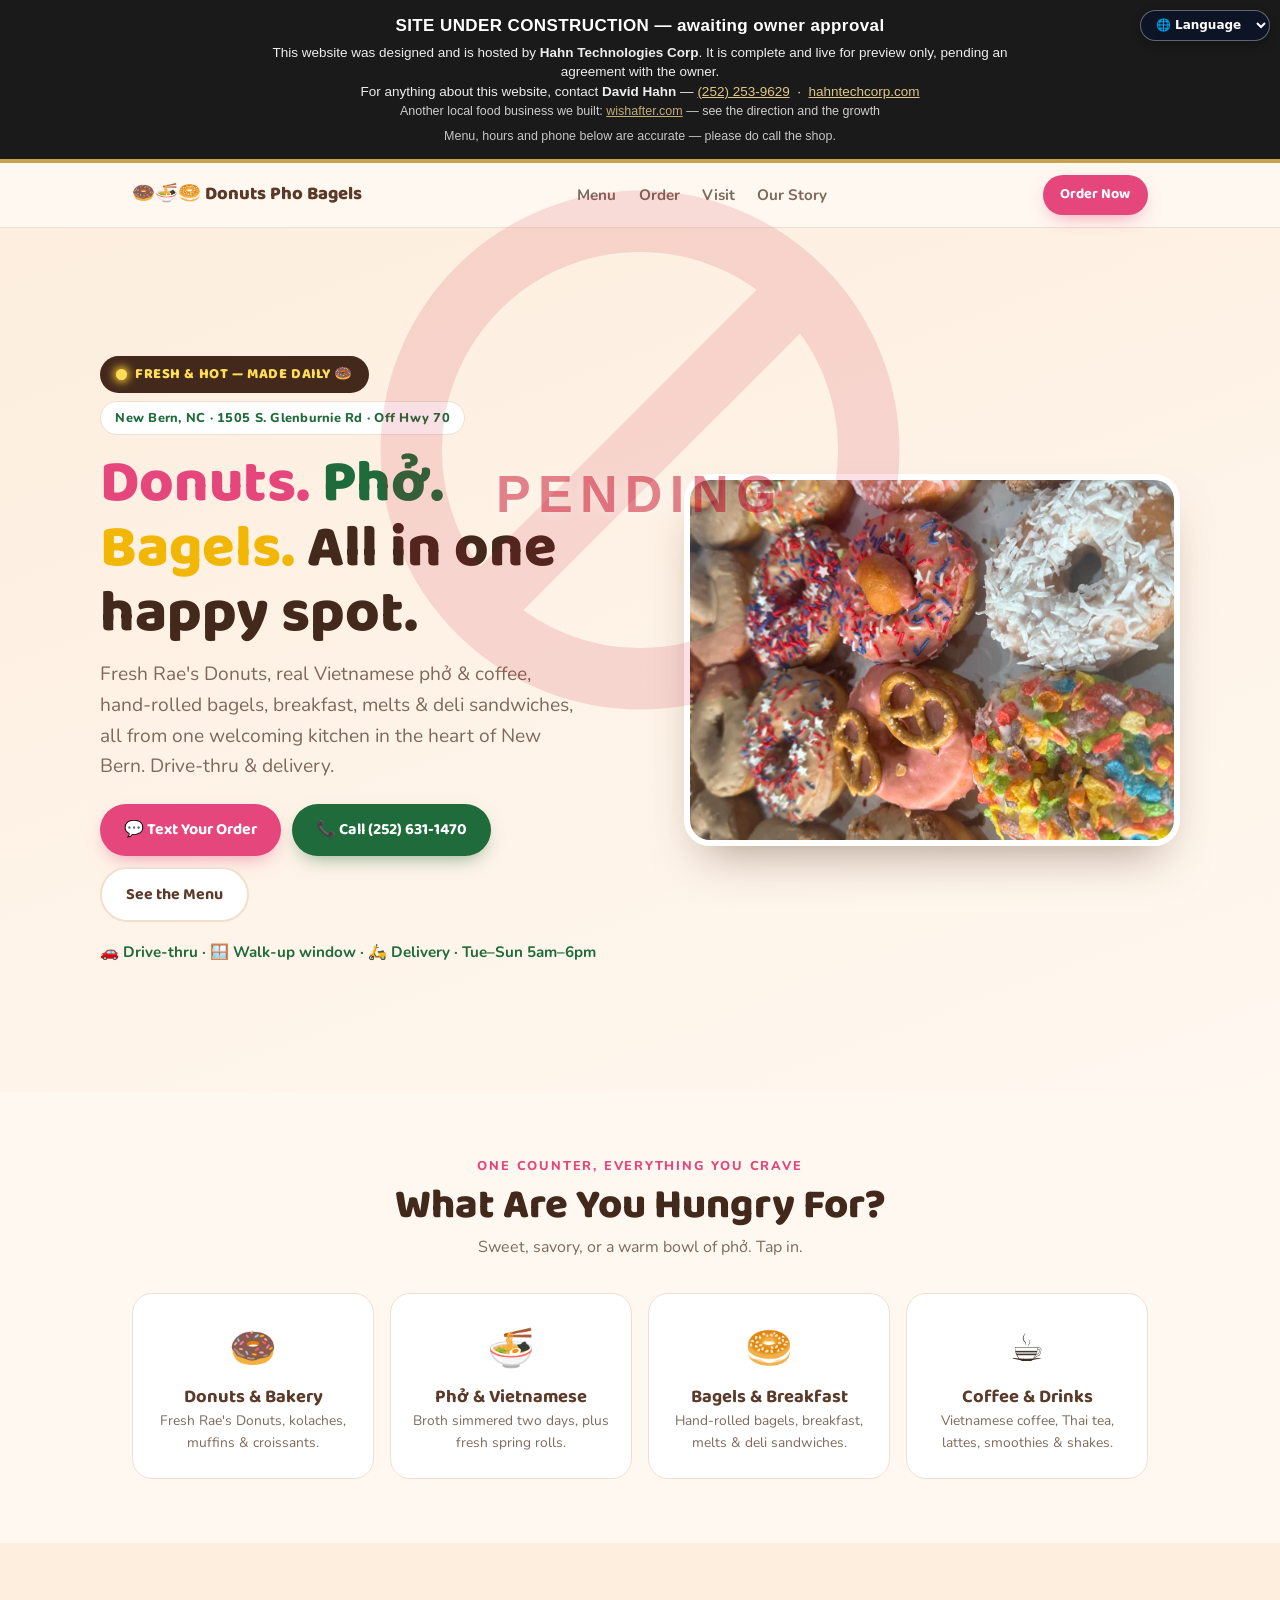
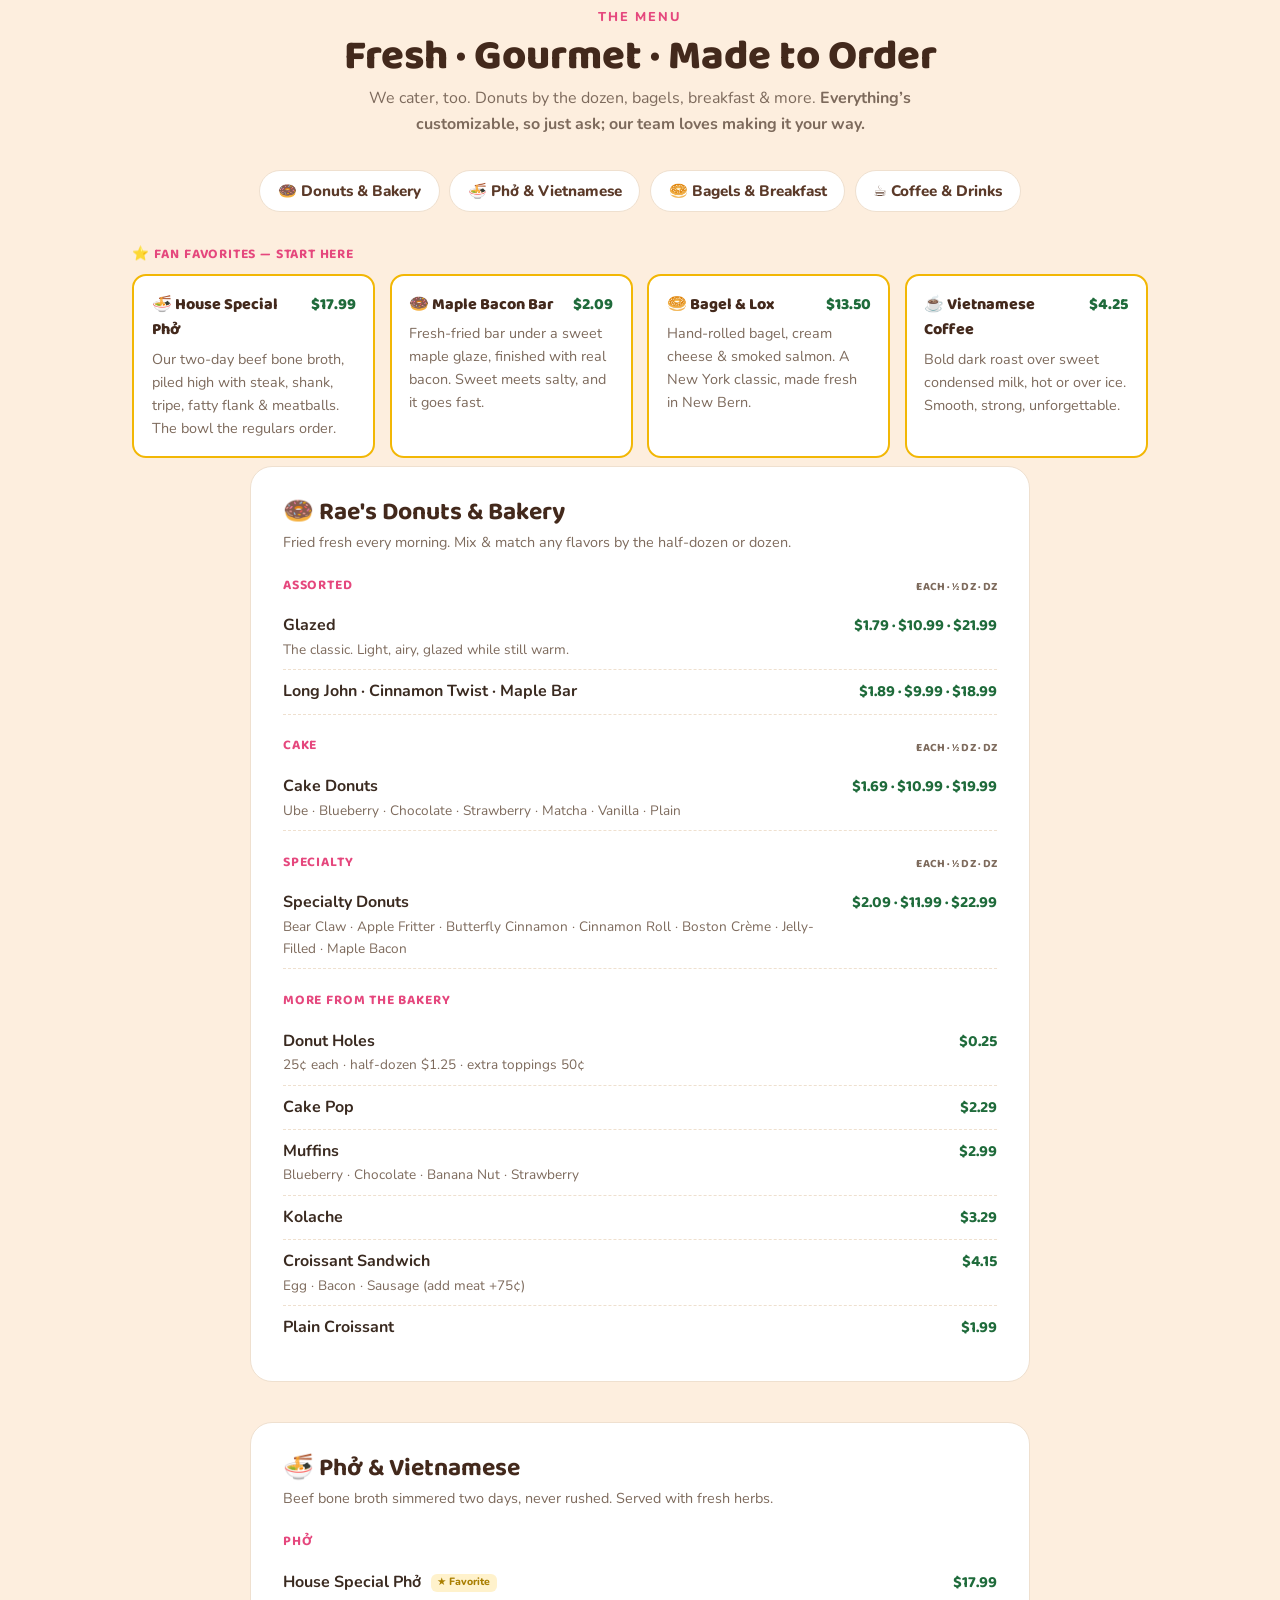
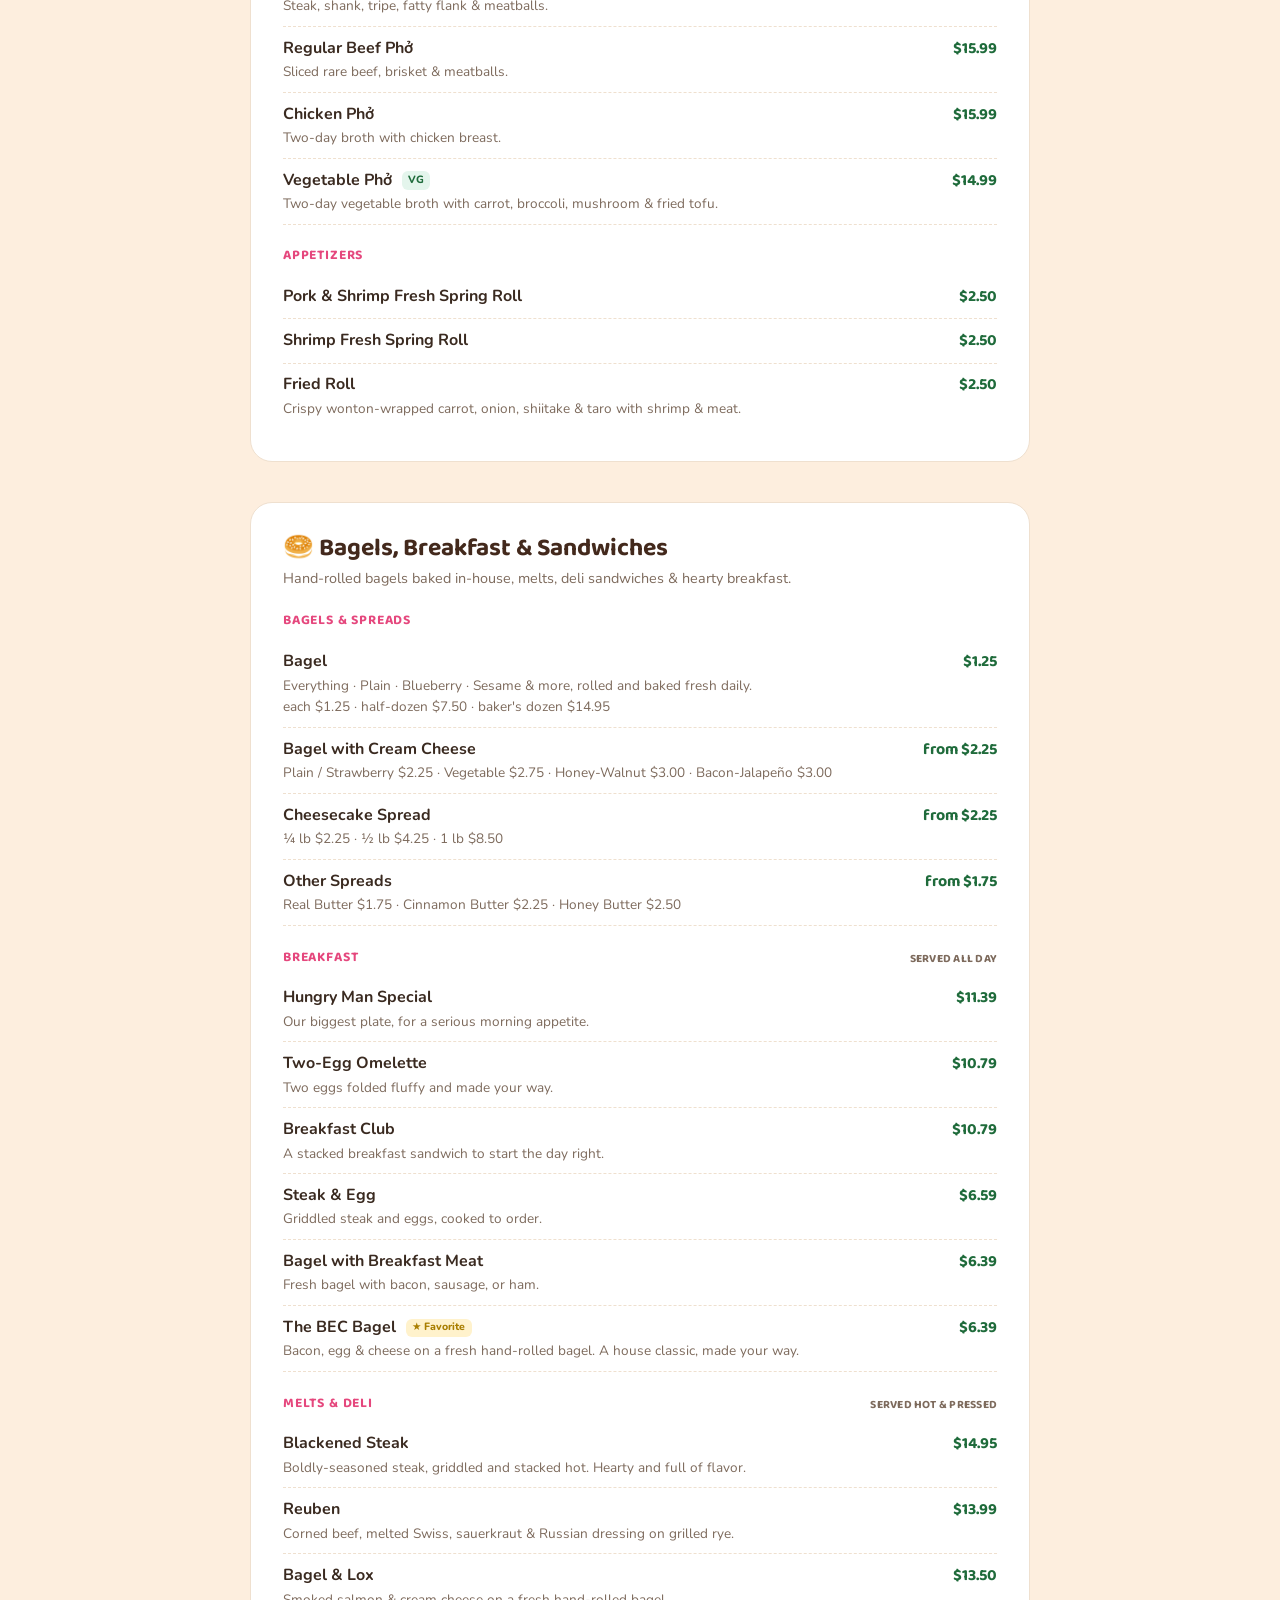
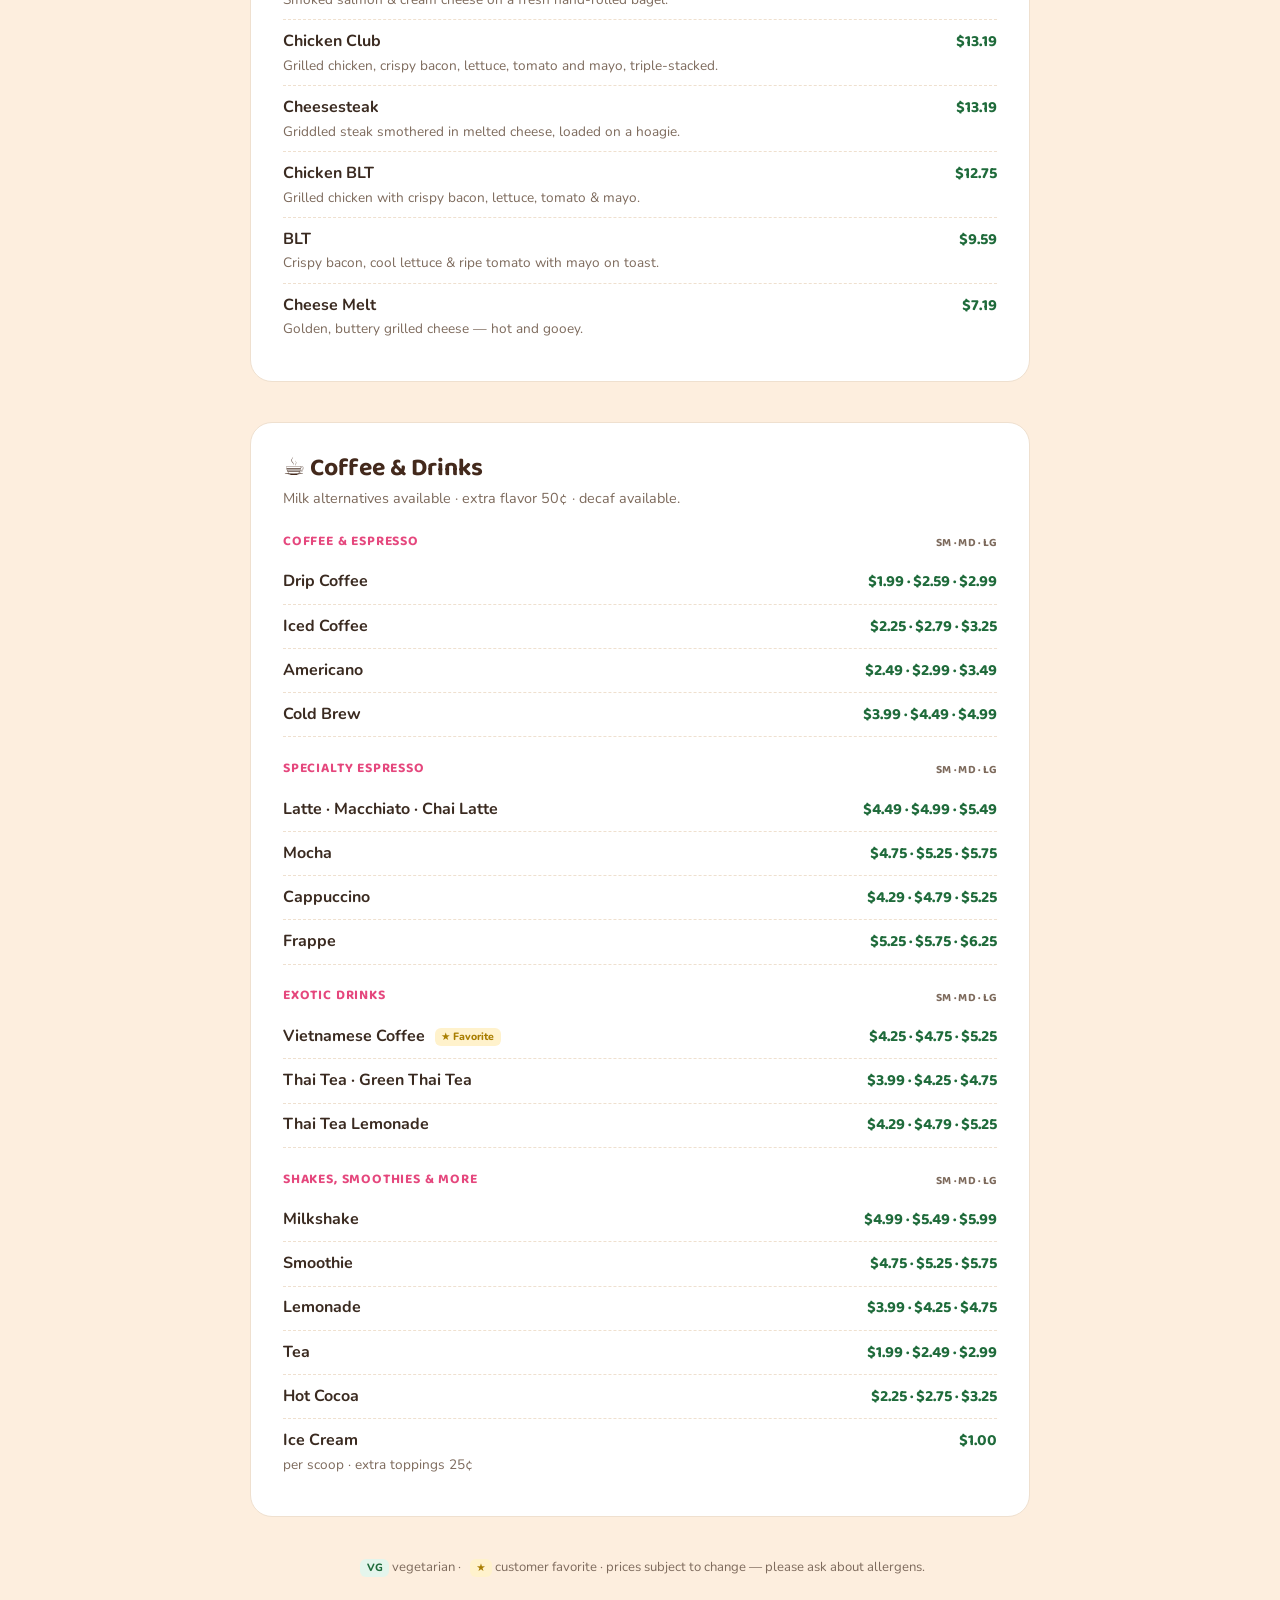
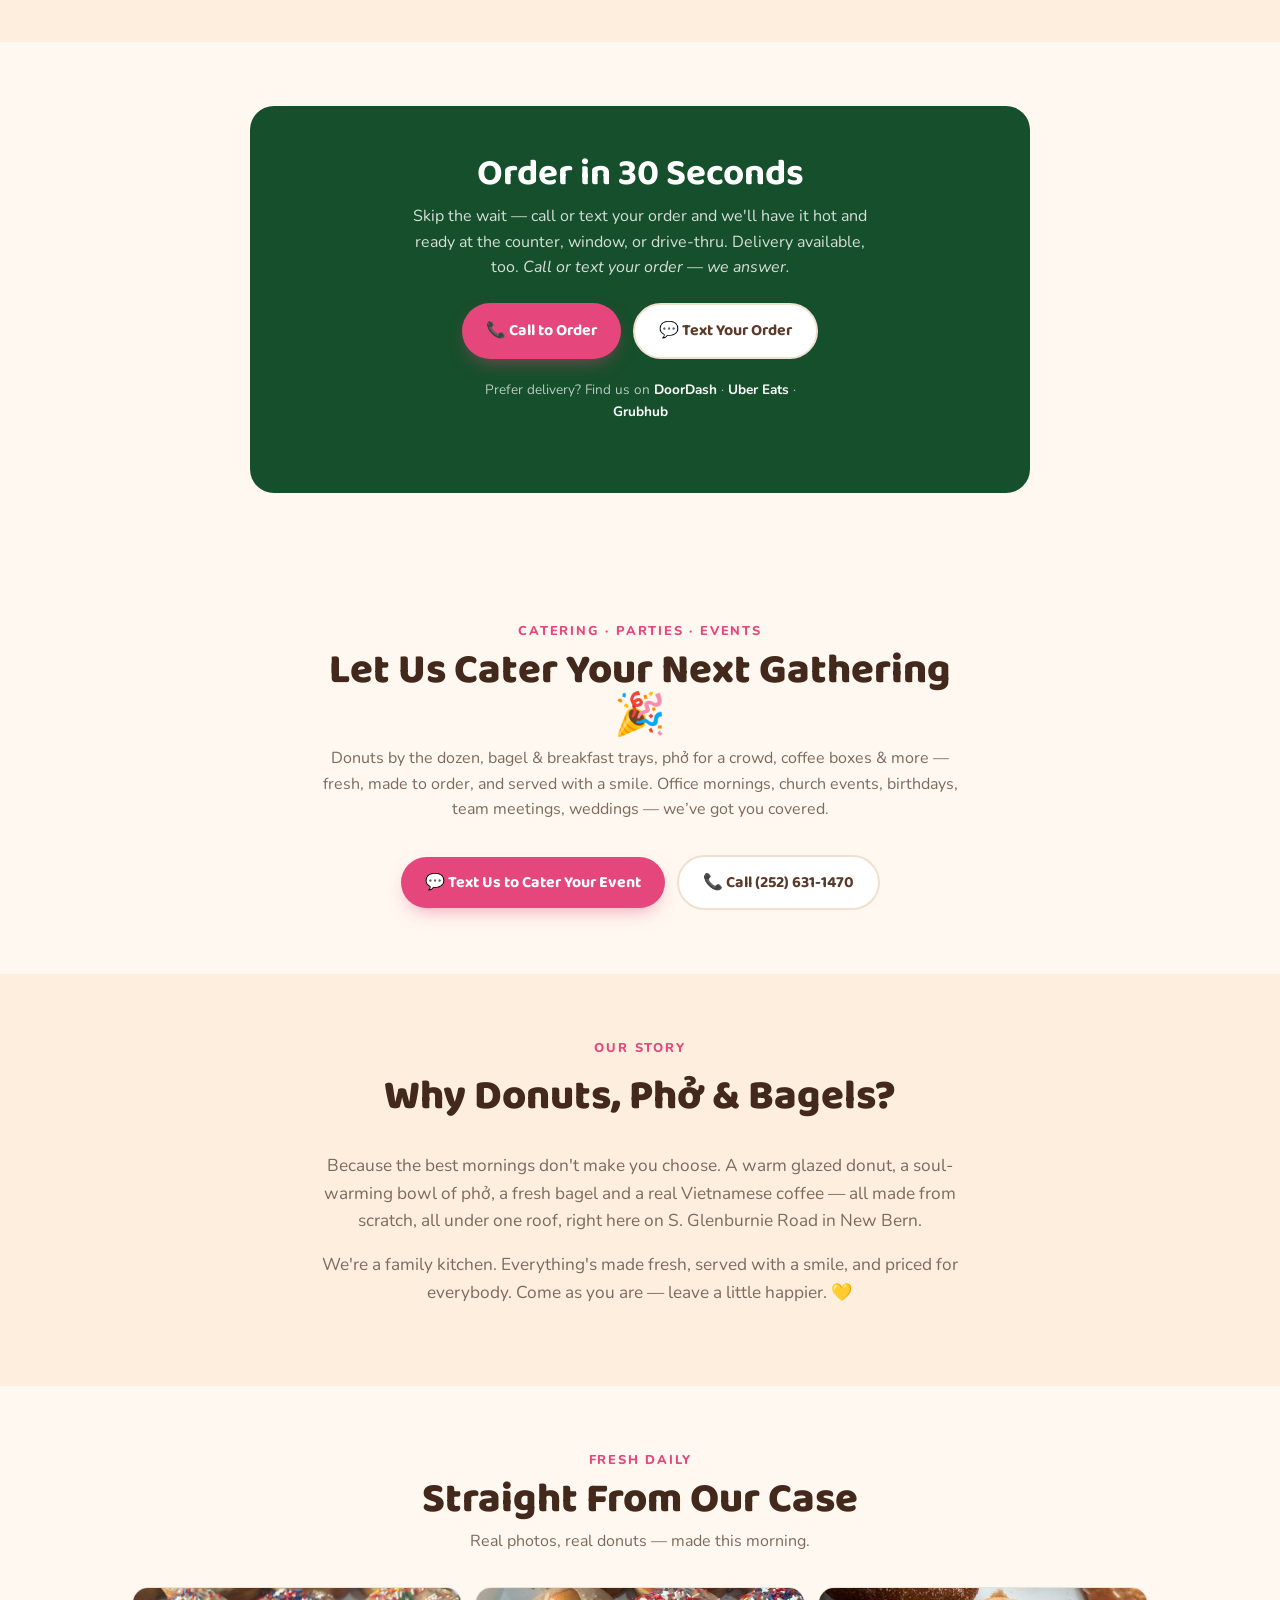
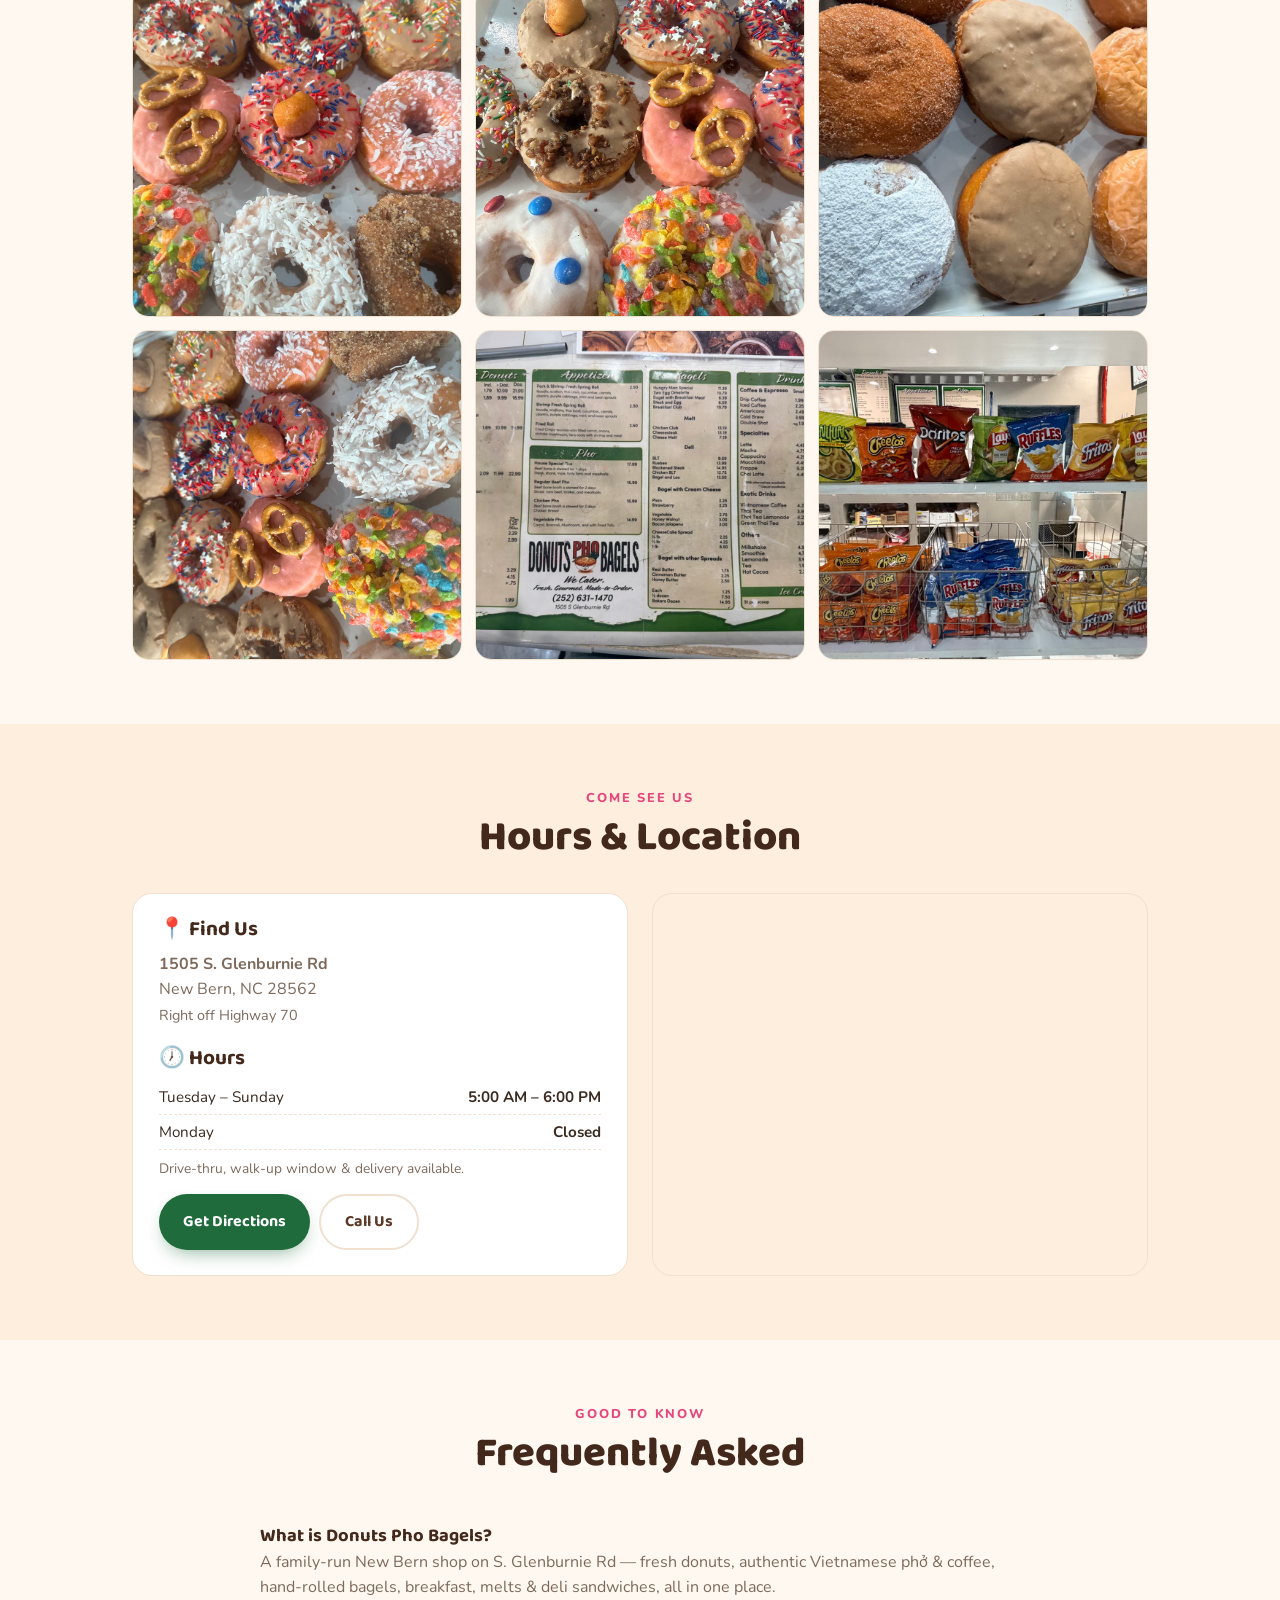
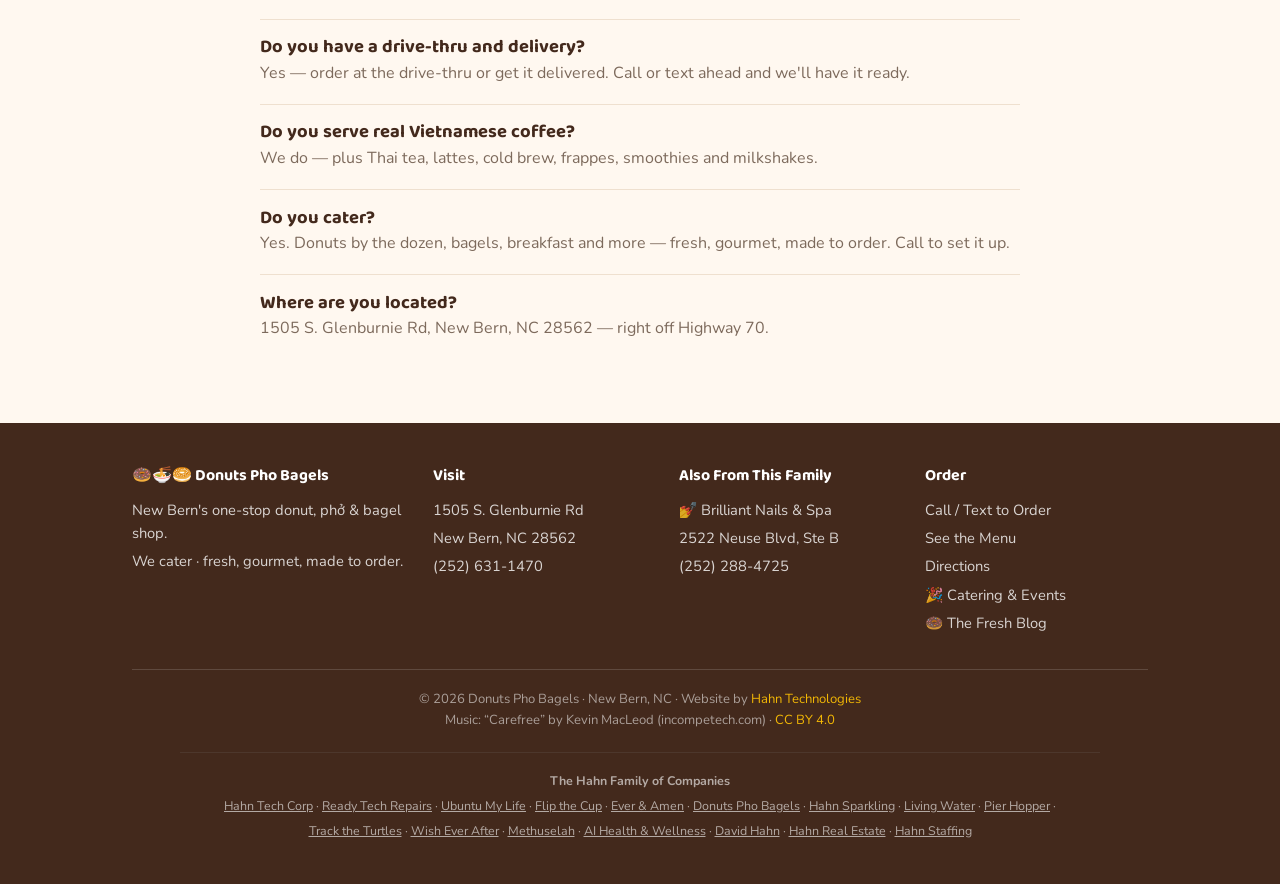
==== commit 4fc11e42: "Remove Kava & Tea Bar banner line Co-Authored-By: Claude Opus 5.5 <noreply@anthropic.com> Claude-Ses" ====
--- a/index.html
+++ b/index.html
@@ -211,10 +211,6 @@
       <a href="https://wishafter.com" rel="noopener" style="color:#f0d590;text-decoration:underline">wishafter.com</a>
       &mdash; see the direction and the growth</span>
     </span>
-    <span style="display:block;font-weight:400;font-size:13px;opacity:.95;margin-top:7px;
-                 border-top:1px solid rgba(255,255,255,.25);padding-top:7px">
-      <strong style="color:#f0d590">KAVA &amp; TEA BAR &mdash; to be determined within the next 30 days.</strong>
-    </span>
     <span style="display:block;font-weight:400;font-size:12.5px;opacity:.75;margin-top:6px">
       Menu, hours and phone below are accurate &mdash; please do call the shop.
     </span>
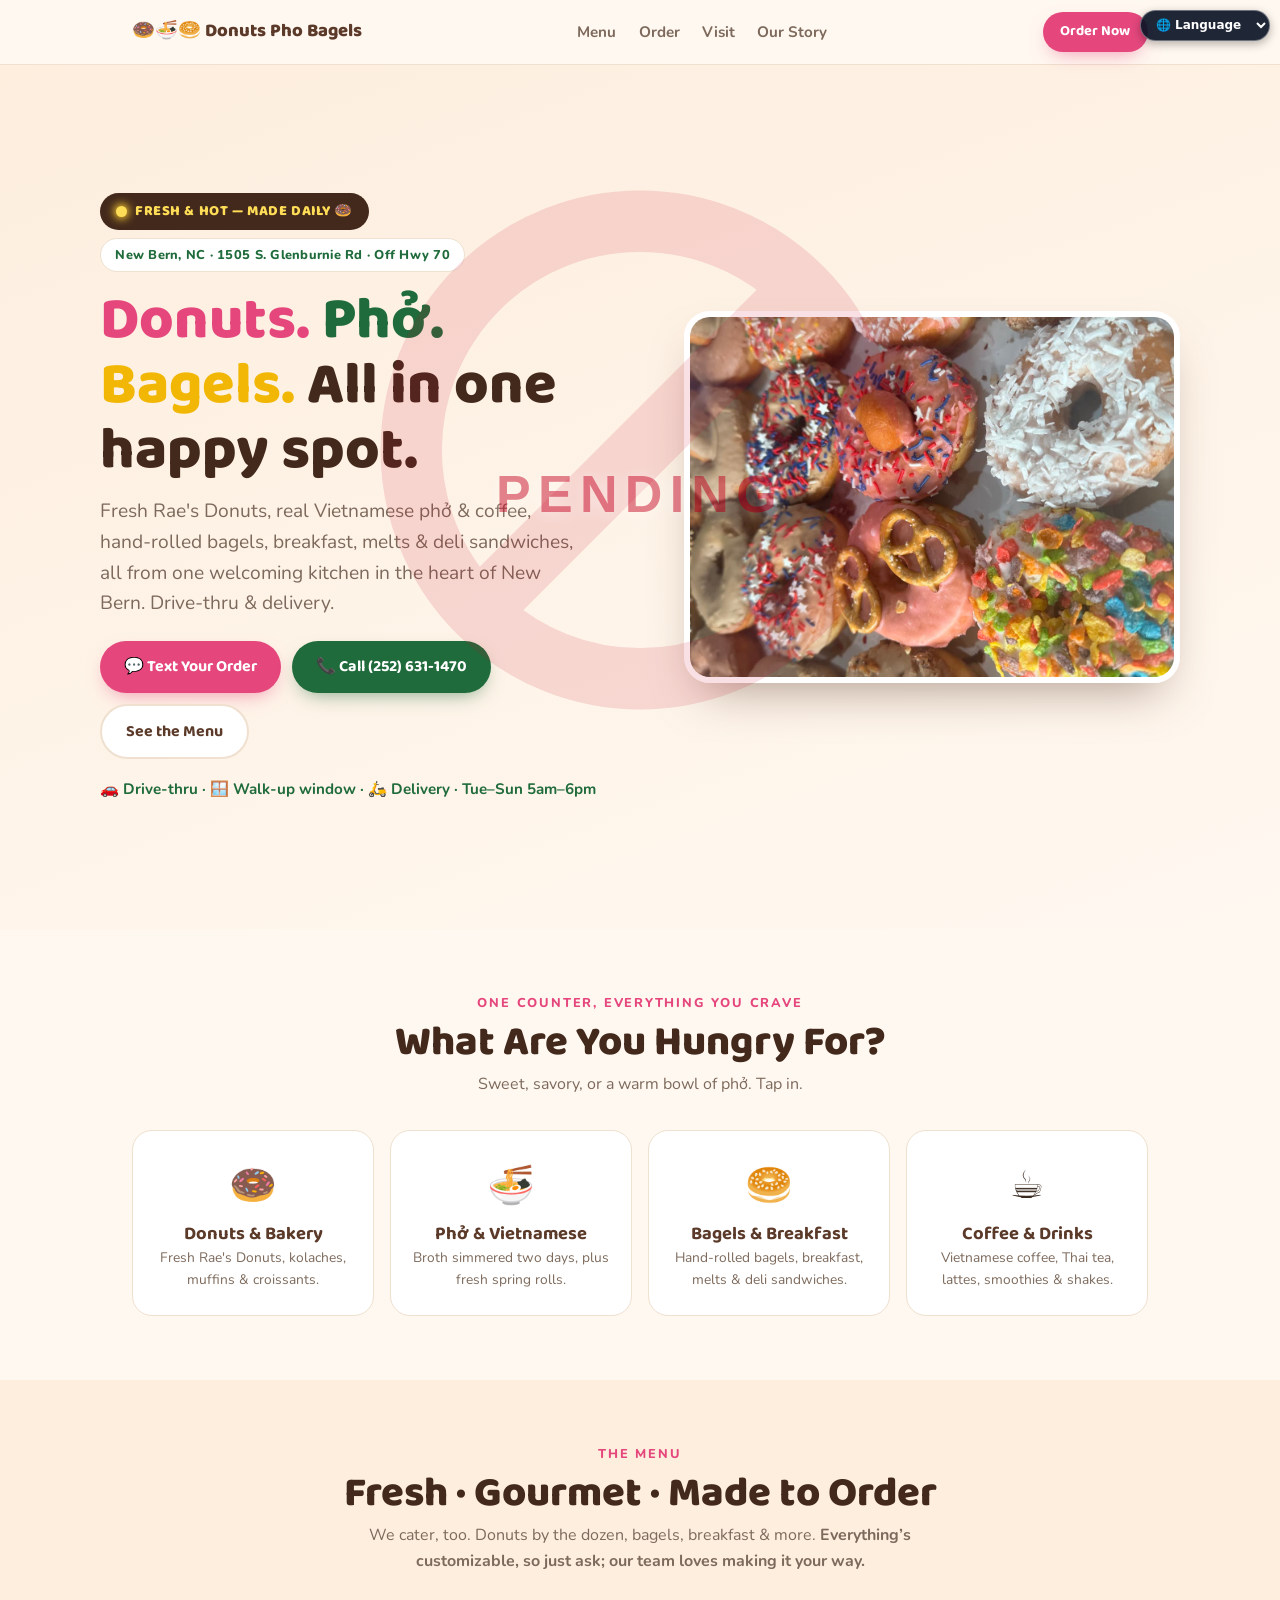
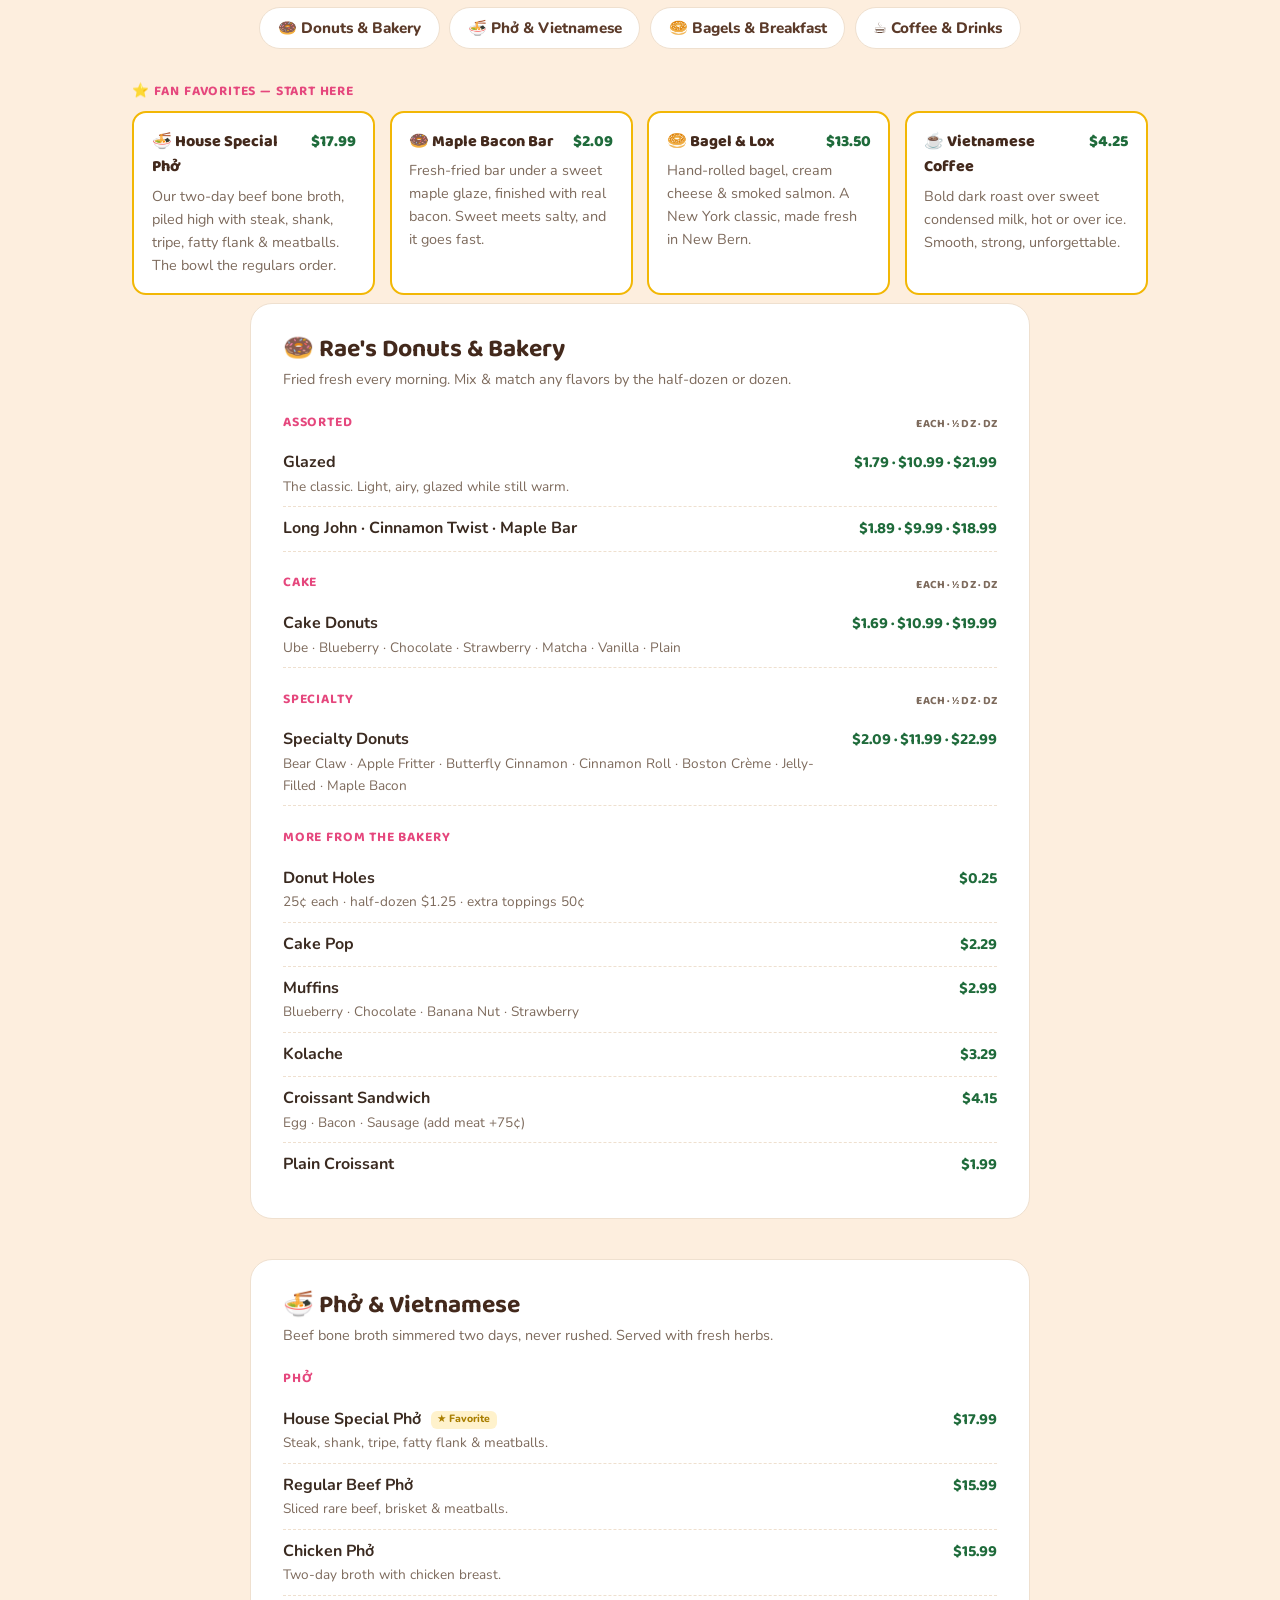
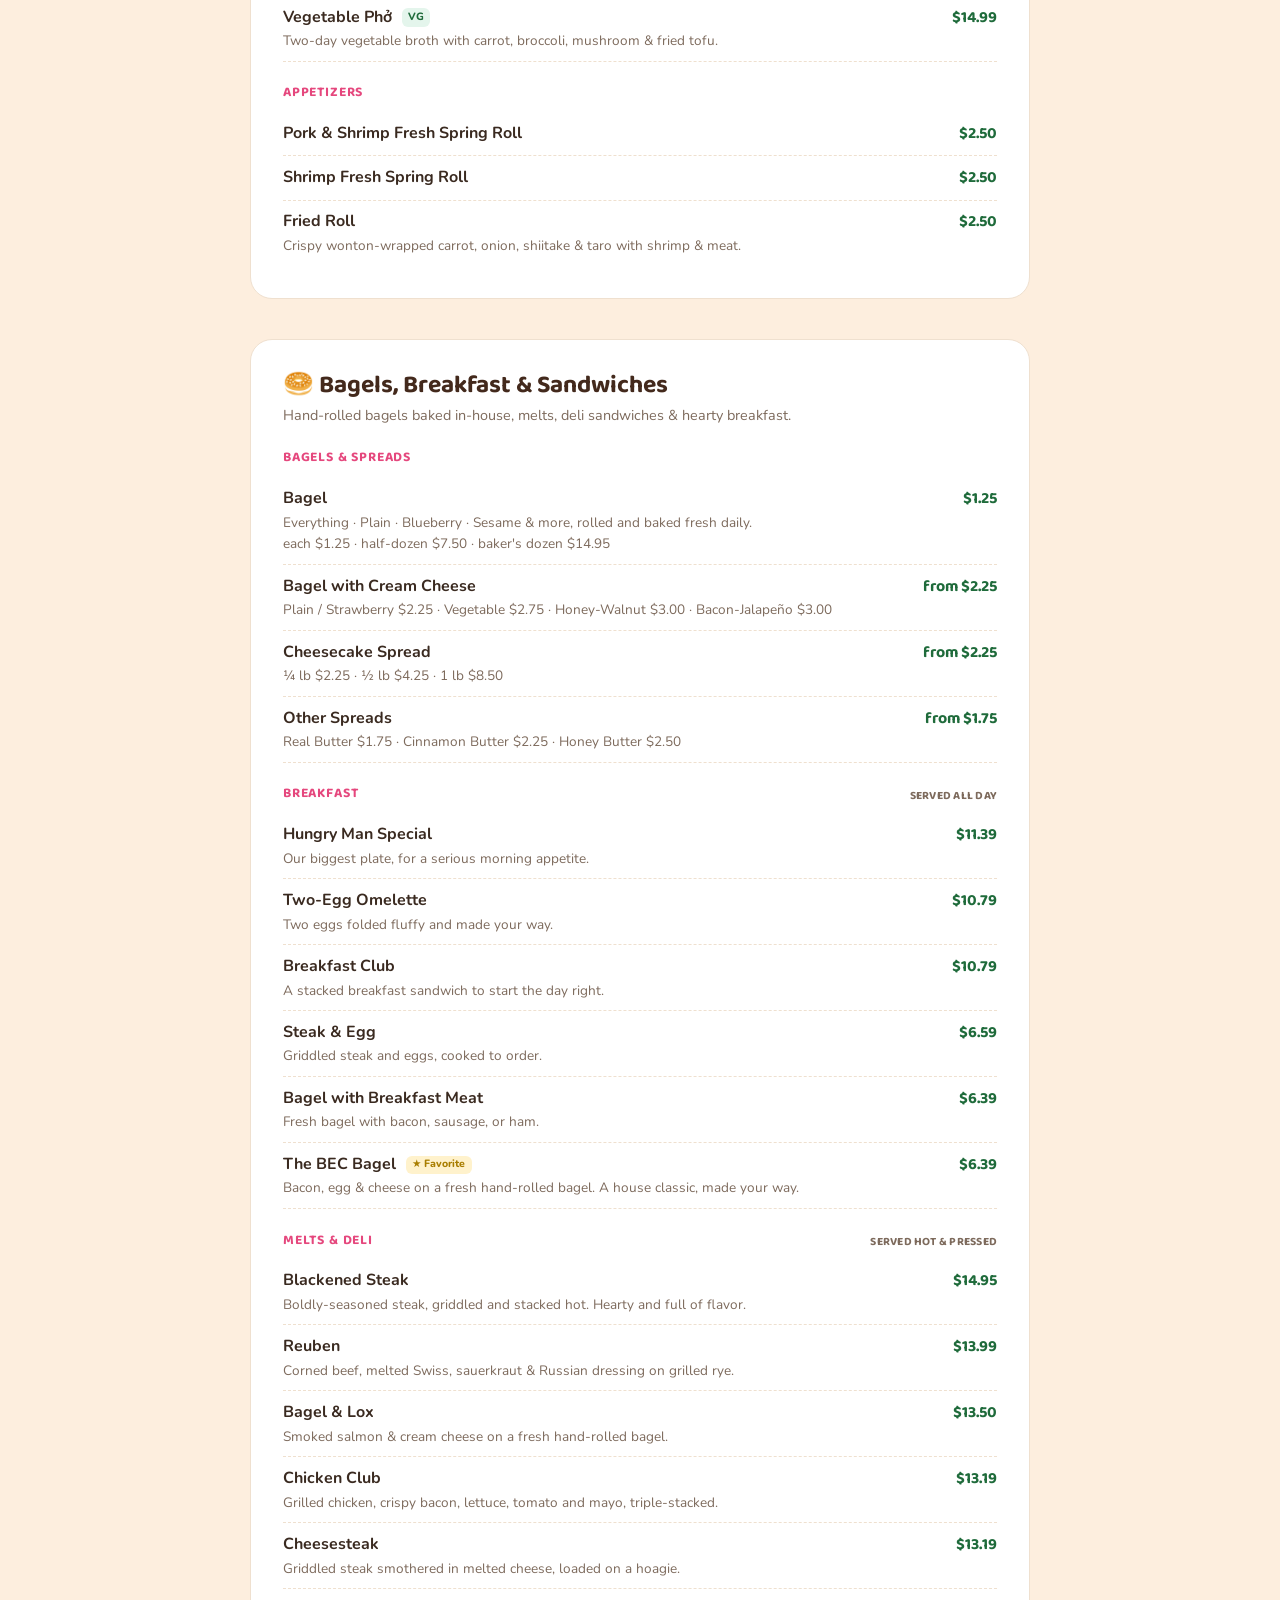
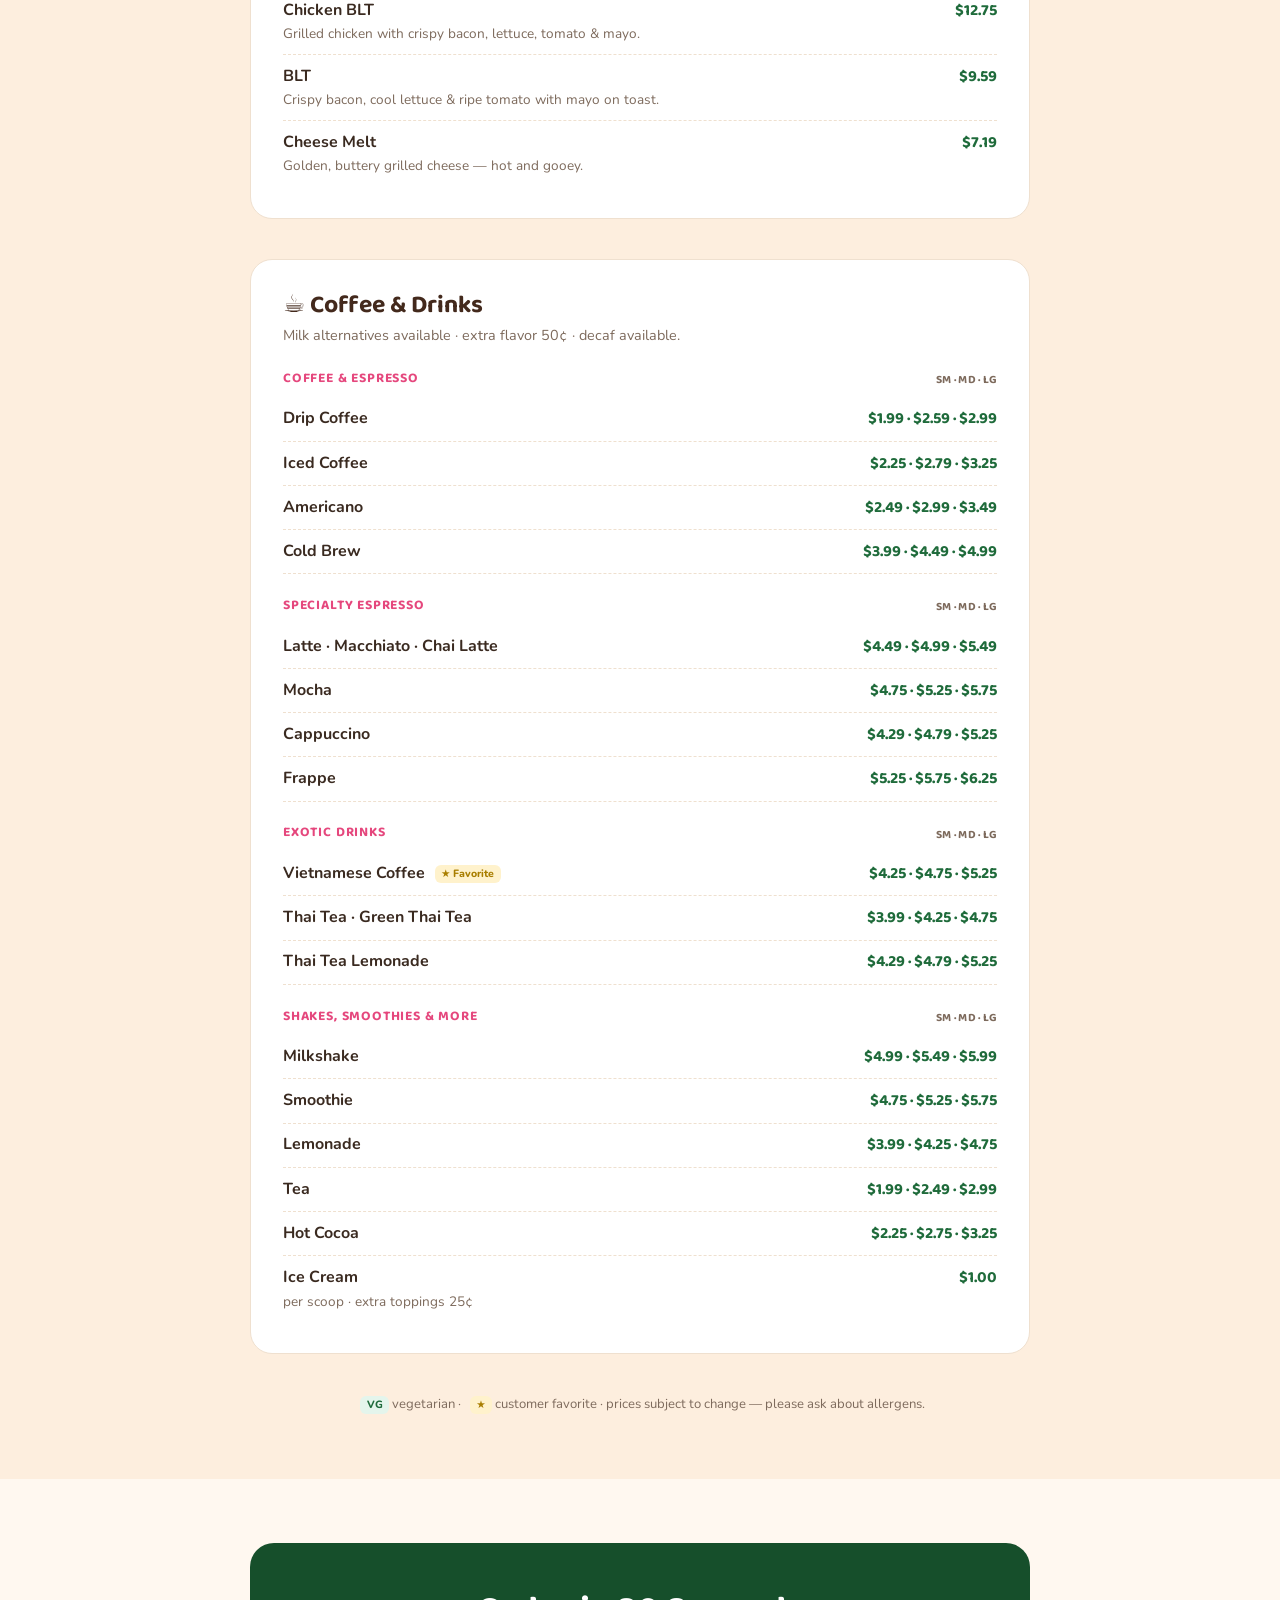
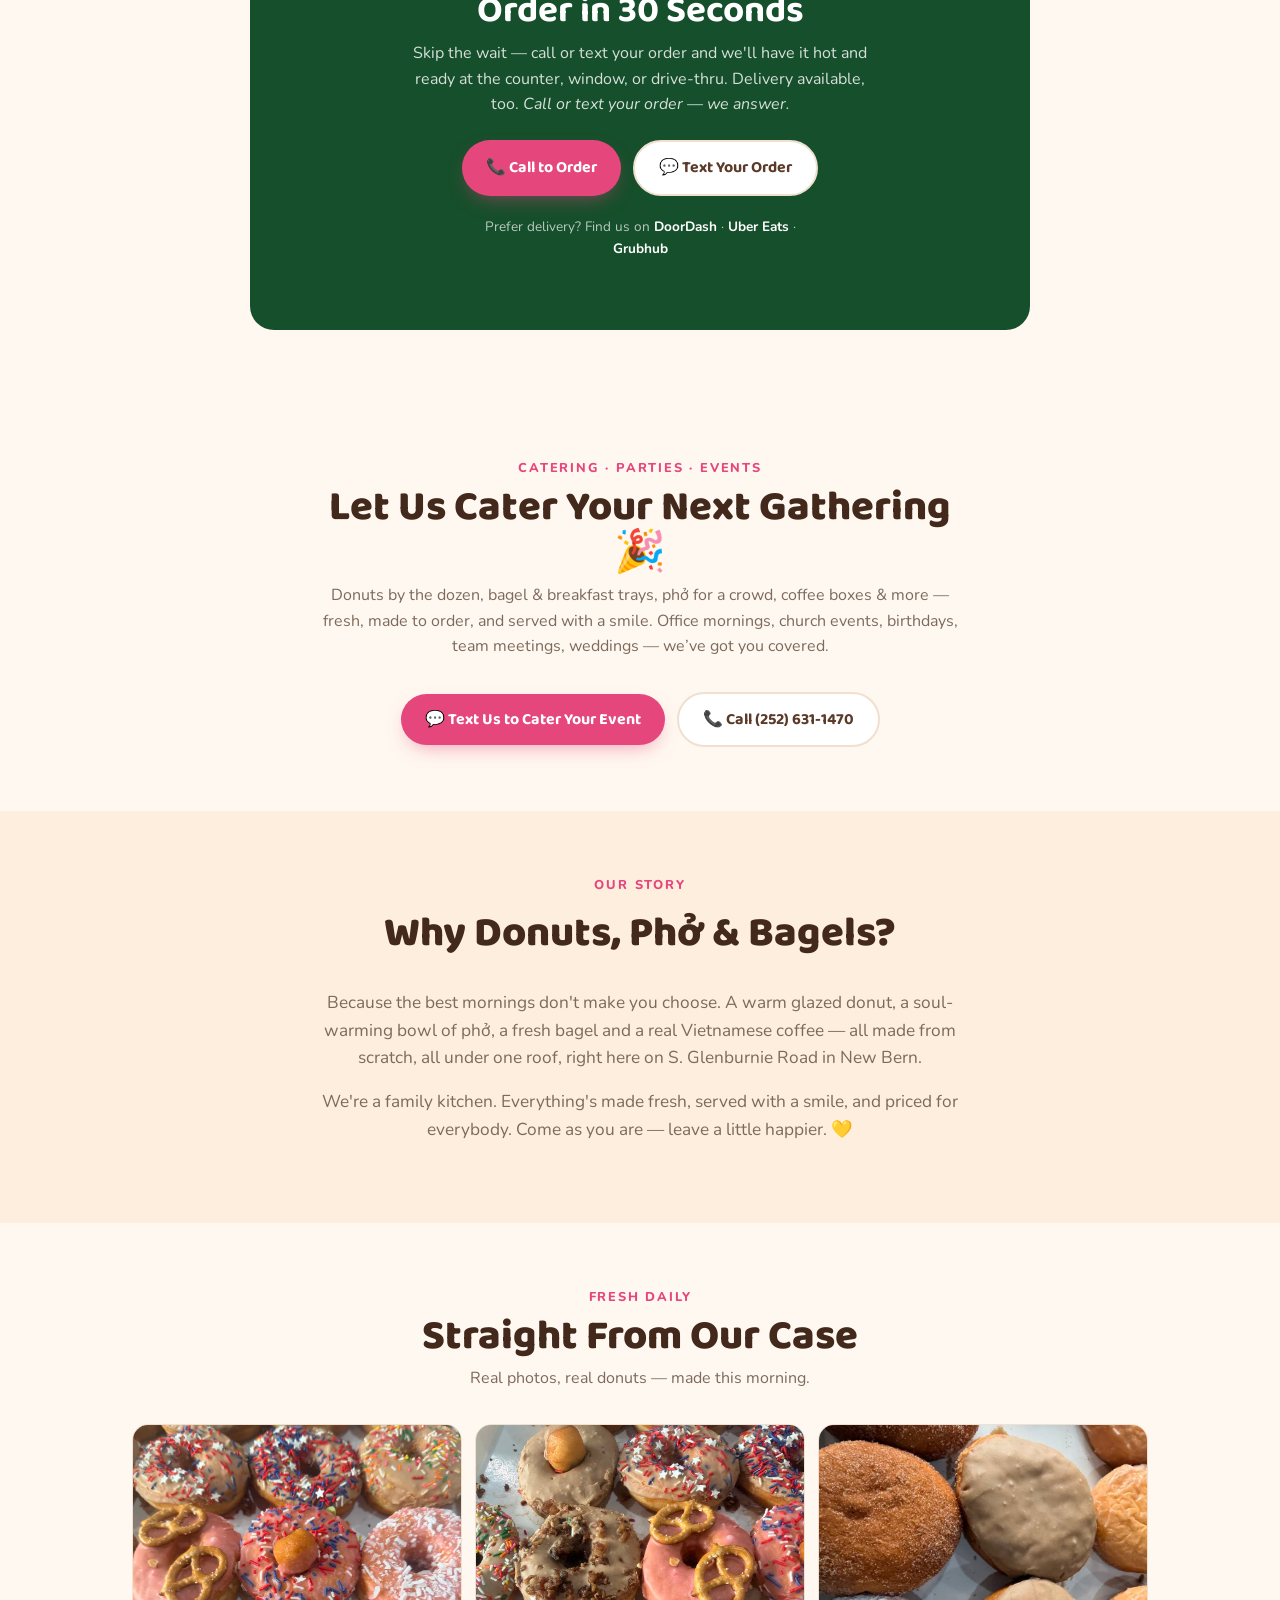
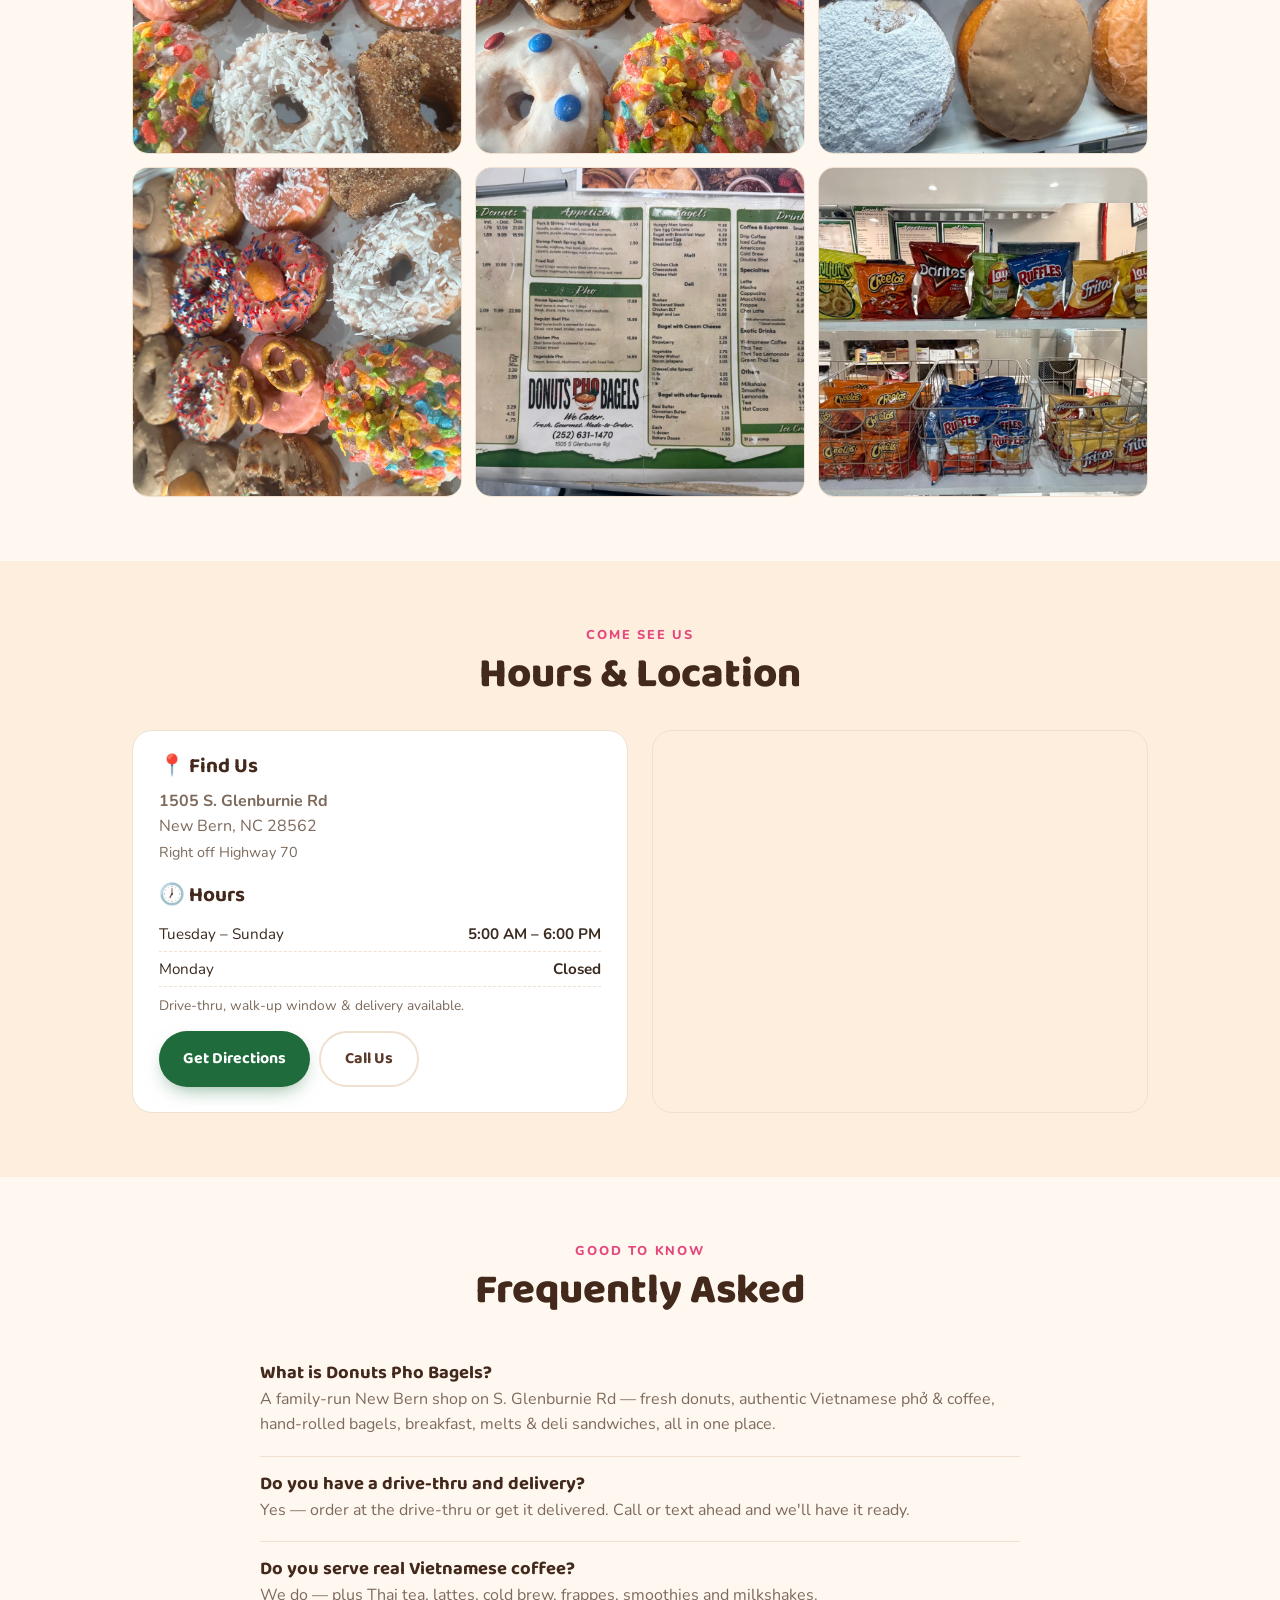
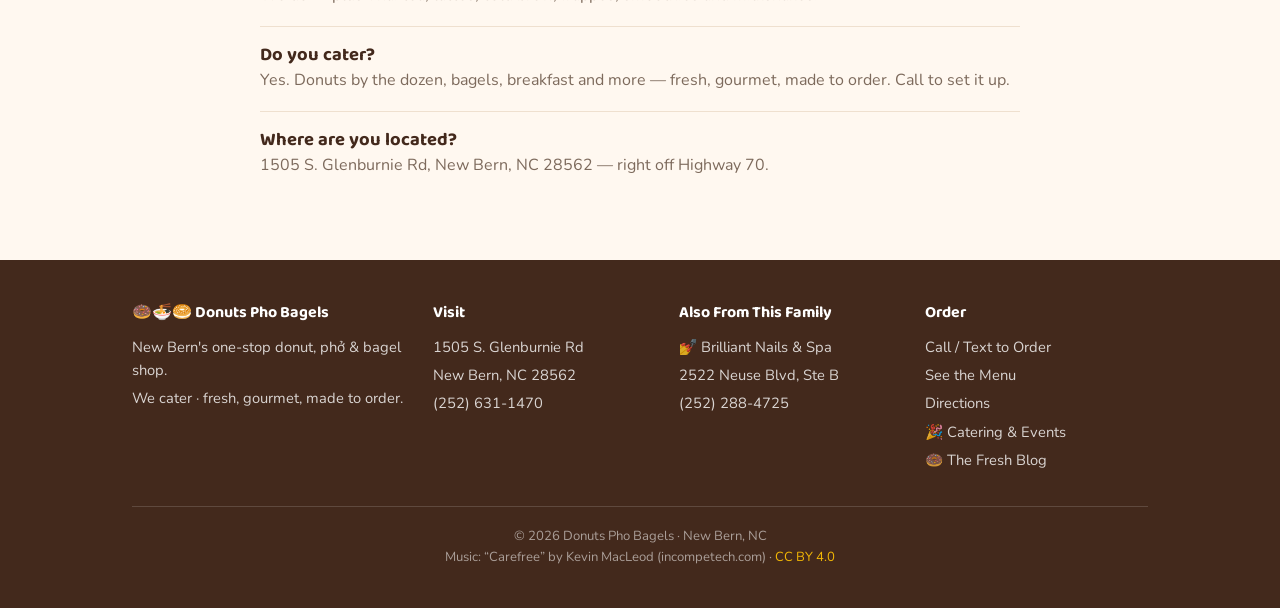
==== commit 6c529bc3: "Hand site to owner: remove developer notice, Hahn Tech credit and family row, internal _owner files," ====
--- a/index.html
+++ b/index.html
@@ -187,35 +187,6 @@
 </script>
 </head>
 <body id="top">
-<!-- ══ DEVELOPER NOTICE — added 2026-09-01 ══════════════════════════════
-     This site was built by Hahn Technologies Corp and is not yet under an
-     agreement with the owner. The notice below states that plainly and
-     carries the developer's contact. It does NOT hide the menu, the phone
-     number or the hours — customers can still use the site normally.
-     REMOVE THIS BLOCK the day an agreement is signed. -->
-<div style="background:#1a1a1a;color:#fff;padding:14px 16px;text-align:center;
-            font:600 15px/1.45 -apple-system,'Helvetica Neue',Arial,sans-serif;
-            border-bottom:4px solid #c8a24a">
-  <div style="max-width:760px;margin:0 auto">
-    <span style="display:block;font-size:17px;letter-spacing:.4px;margin-bottom:4px">
-      SITE UNDER CONSTRUCTION &mdash; awaiting owner approval
-    </span>
-    <span style="display:block;font-weight:400;font-size:13.5px;opacity:.92">
-      This website was designed and is hosted by <strong>Hahn Technologies Corp</strong>.
-      It is complete and live for preview only, pending an agreement with the owner.<br>
-      For anything about this website, contact <strong>David Hahn</strong> &mdash;
-      <a href="tel:+12522539629" style="color:#f0d590;text-decoration:underline">(252) 253-9629</a>
-      &nbsp;·&nbsp;
-      <a href="https://hahntechcorp.com" style="color:#f0d590;text-decoration:underline">hahntechcorp.com</a><br>
-      <span style="font-size:12.5px;opacity:.85">Another local food business we built:
-      <a href="https://wishafter.com" rel="noopener" style="color:#f0d590;text-decoration:underline">wishafter.com</a>
-      &mdash; see the direction and the growth</span>
-    </span>
-    <span style="display:block;font-weight:400;font-size:12.5px;opacity:.75;margin-top:6px">
-      Menu, hours and phone below are accurate &mdash; please do call the shop.
-    </span>
-  </div>
-</div>
 
 <select aria-label="Translate this page" onchange="if(this.value)location.href=this.value" style="position:fixed;top:10px;right:10px;z-index:99999;background:rgba(12,20,38,.92);color:#fff;border:1px solid rgba(255,255,255,.35);border-radius:999px;padding:.4rem .7rem;font:600 12px system-ui,-apple-system,sans-serif;cursor:pointer;box-shadow:0 3px 10px rgba(0,0,0,.3)">
   <option value="">🌐 Language</option>
@@ -531,13 +502,9 @@
           <p class="line"><a href="/blog/">🍩 The Fresh Blog</a></p>
         </div>
       </div>
-      <div class="copyright">&copy; <span id="yr">2026</span> Donuts Pho Bagels · New Bern, NC · Website by <span style="color:#f2b705">Hahn Technologies</span><br />Music: &ldquo;Carefree&rdquo; by Kevin MacLeod (incompetech.com) · <a href="https://creativecommons.org/licenses/by/4.0/" target="_blank" rel="noopener" style="color:#f2b705">CC BY 4.0</a></div>
+      <div class="copyright">&copy; <span id="yr">2026</span> Donuts Pho Bagels · New Bern, NC<br />Music: &ldquo;Carefree&rdquo; by Kevin MacLeod (incompetech.com) · <a href="https://creativecommons.org/licenses/by/4.0/" target="_blank" rel="noopener" style="color:#f2b705">CC BY 4.0</a></div>
     </div>
   
-    <div class="hahn-family-row" style="max-width:920px;margin:1.3rem auto 0;padding:1rem clamp(1rem,4vw,2rem) 0;box-sizing:border-box;overflow-wrap:anywhere;border-top:1px solid rgba(128,128,128,.22);font-size:.78rem;line-height:2;text-align:center;opacity:.75">
-      <strong>The Hahn Family of Companies</strong><br>
-      <a href="https://hahntechcorp.com" style="color:inherit;text-decoration:underline">Hahn Tech Corp</a> · <a href="https://readytechrepairs.com" style="color:inherit;text-decoration:underline">Ready Tech Repairs</a> · <a href="https://ubuntumylife.com" style="color:inherit;text-decoration:underline">Ubuntu My Life</a> · <a href="https://flipthecupfinancials.com" style="color:inherit;text-decoration:underline">Flip the Cup</a> · <a href="https://everandamen.org" style="color:inherit;text-decoration:underline">Ever & Amen</a> · <a href="https://donutsphobagels.com" style="color:inherit;text-decoration:underline">Donuts Pho Bagels</a> · <a href="https://hahnsparkling.com" style="color:inherit;text-decoration:underline">Hahn Sparkling</a> · <a href="https://livingwaterdelivered.com" style="color:inherit;text-decoration:underline">Living Water</a> · <a href="https://fishingpierhopper.com" style="color:inherit;text-decoration:underline">Pier Hopper</a> · <a href="https://tortugueroturtles.com" style="color:inherit;text-decoration:underline">Track the Turtles</a> · <a href="https://wishafter.com" style="color:inherit;text-decoration:underline">Wish Ever After</a> · <a href="https://methuselahmoney.com" style="color:inherit;text-decoration:underline">Methuselah</a> · <a href="https://aihealthnwellness.com" style="color:inherit;text-decoration:underline">AI Health & Wellness</a> · <a href="https://davidworthingtonhahn.com" style="color:inherit;text-decoration:underline">David Hahn</a> · <a href="https://dhahn402.github.io/hahn-realestate/" style="color:inherit;text-decoration:underline">Hahn Real Estate</a> · <a href="https://dhahn402.github.io/hahn-staffing/" style="color:inherit;text-decoration:underline">Hahn Staffing</a>
-    </div>
   </footer>
 
   <a class="btn btn-primary float-order" href="#order">🛍️ Order</a>
